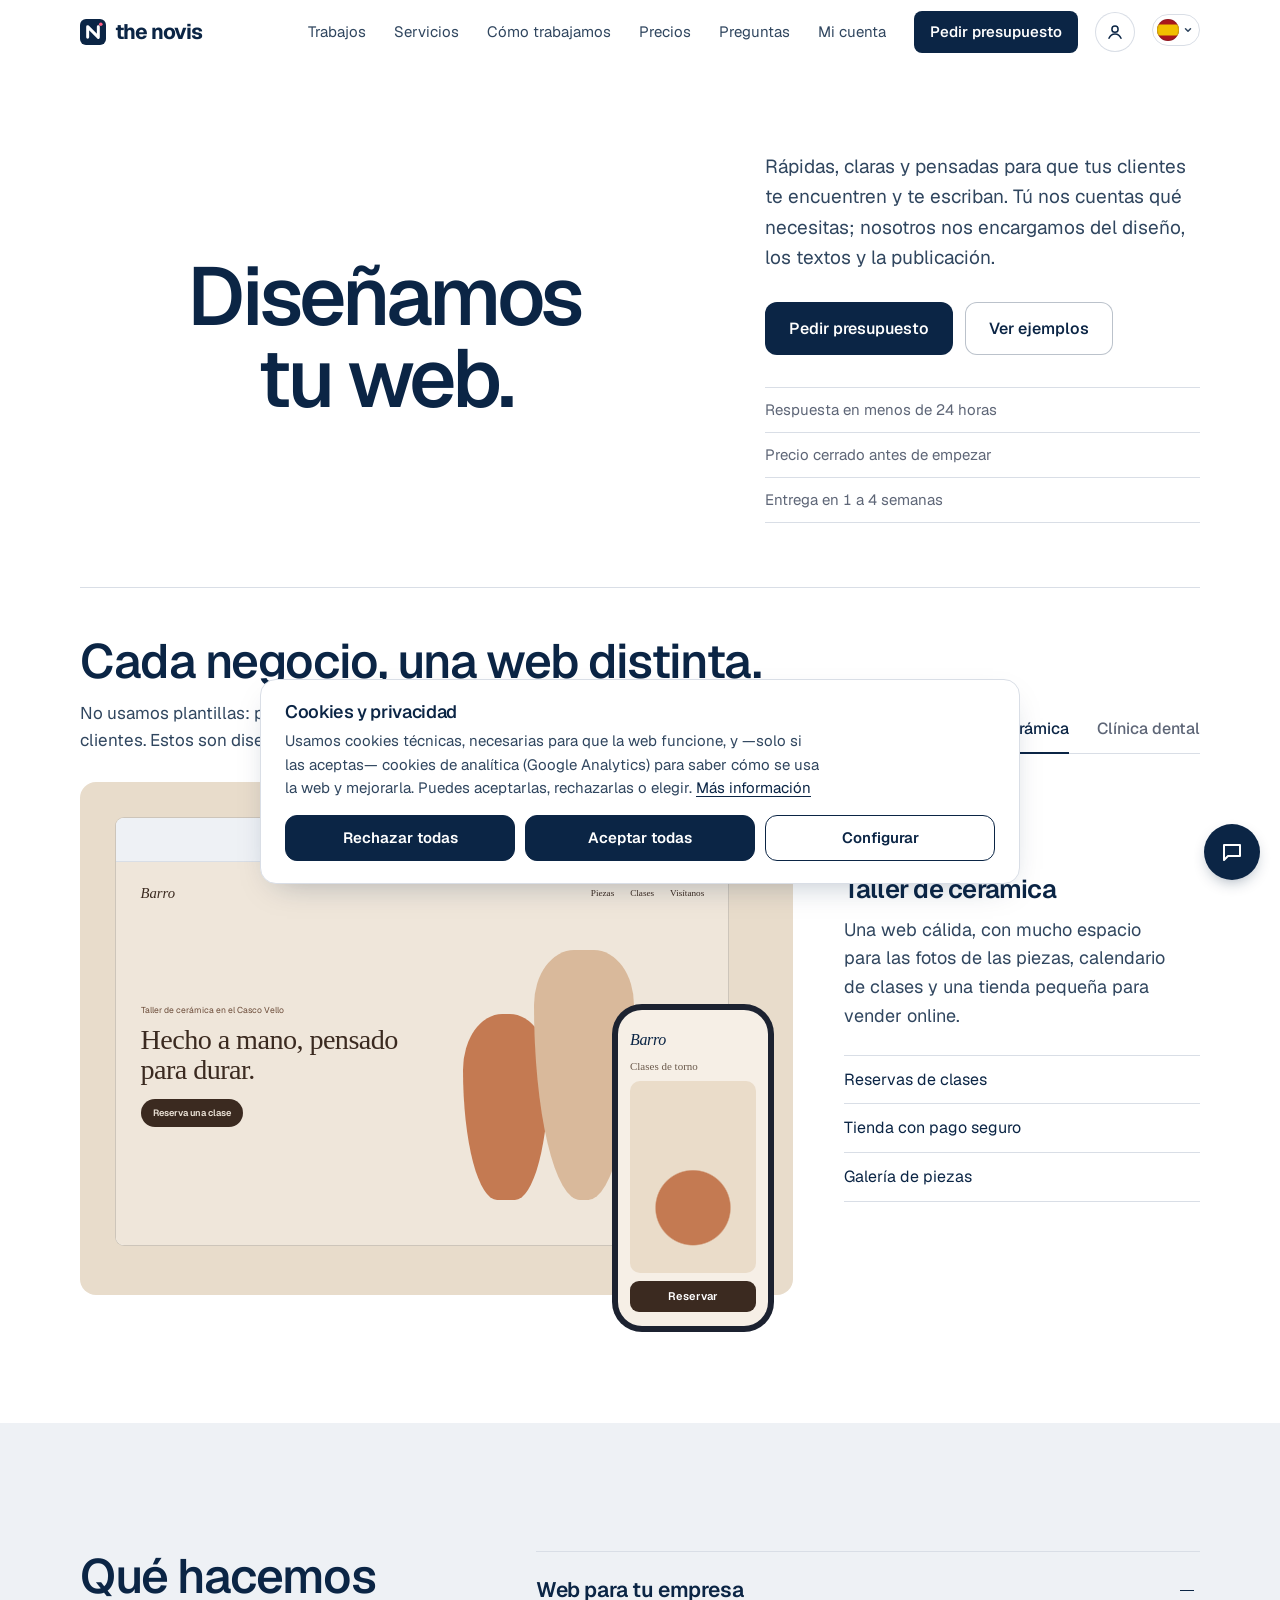
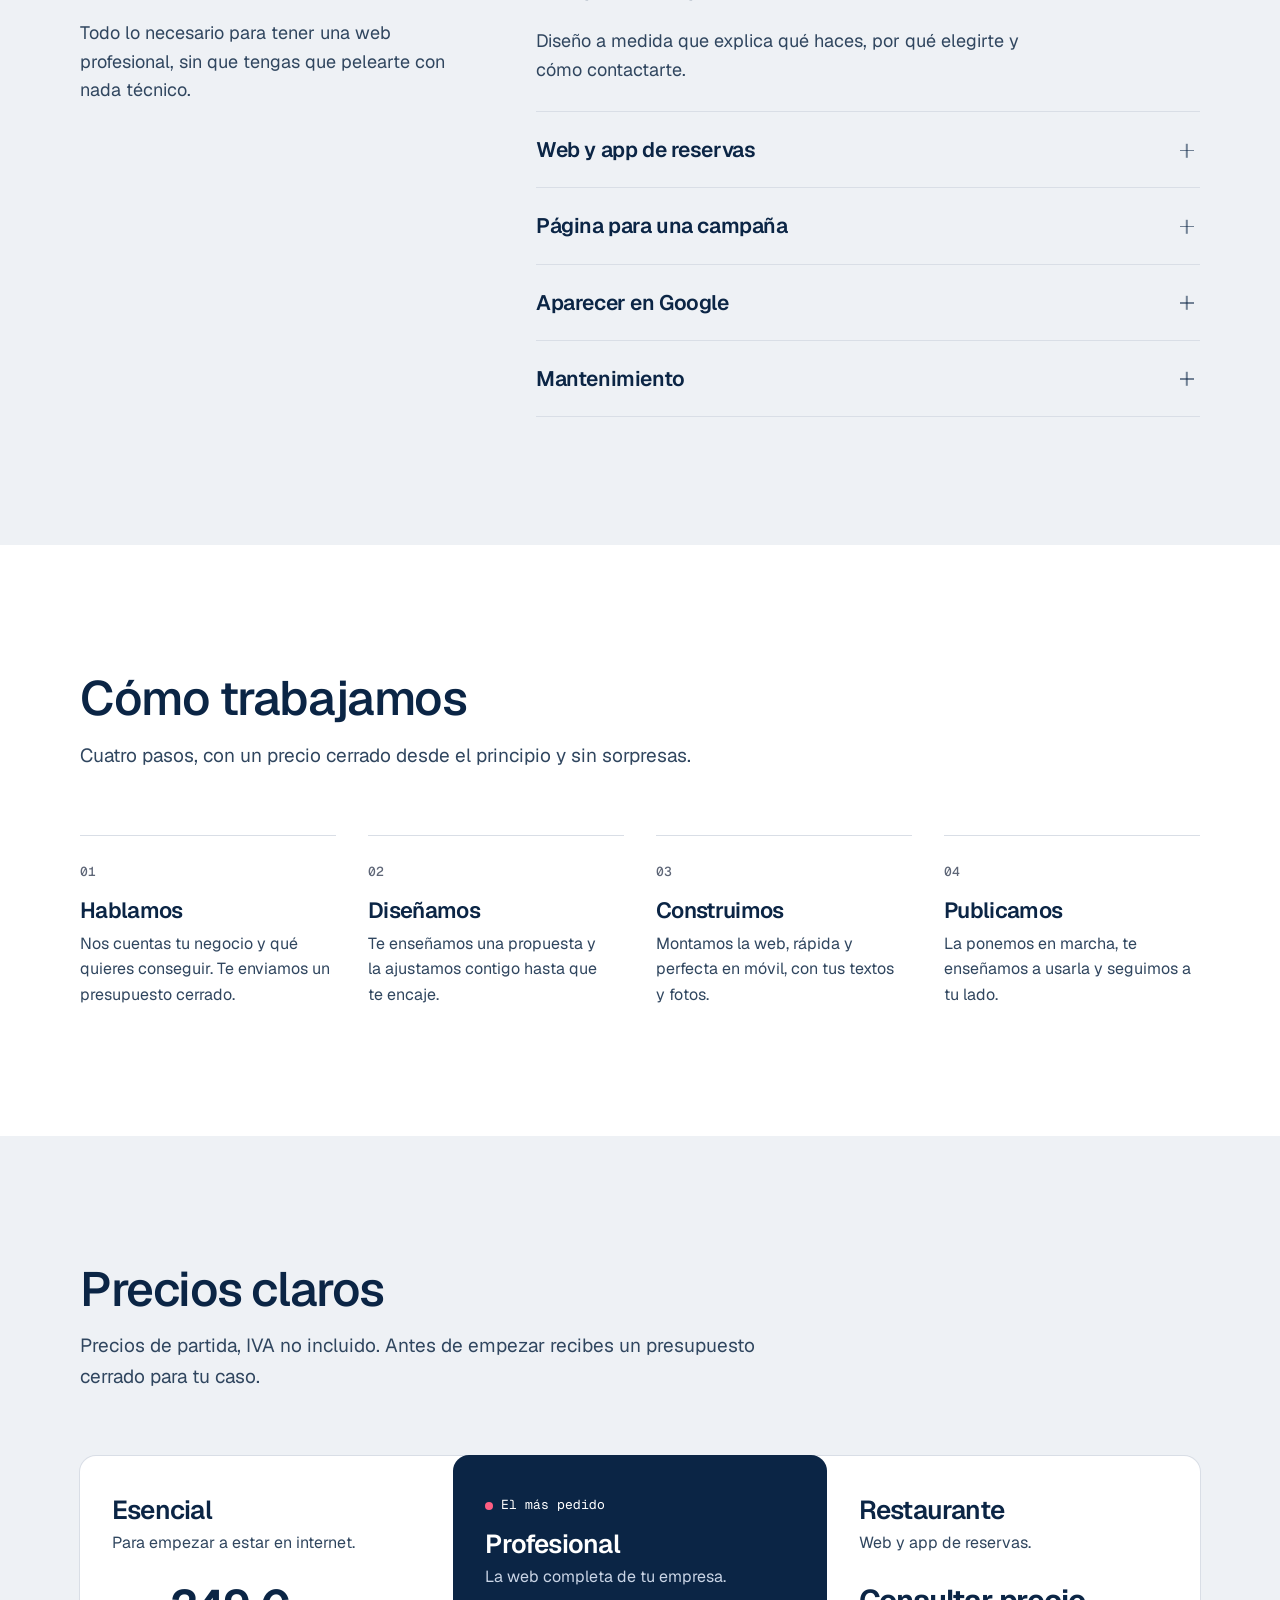
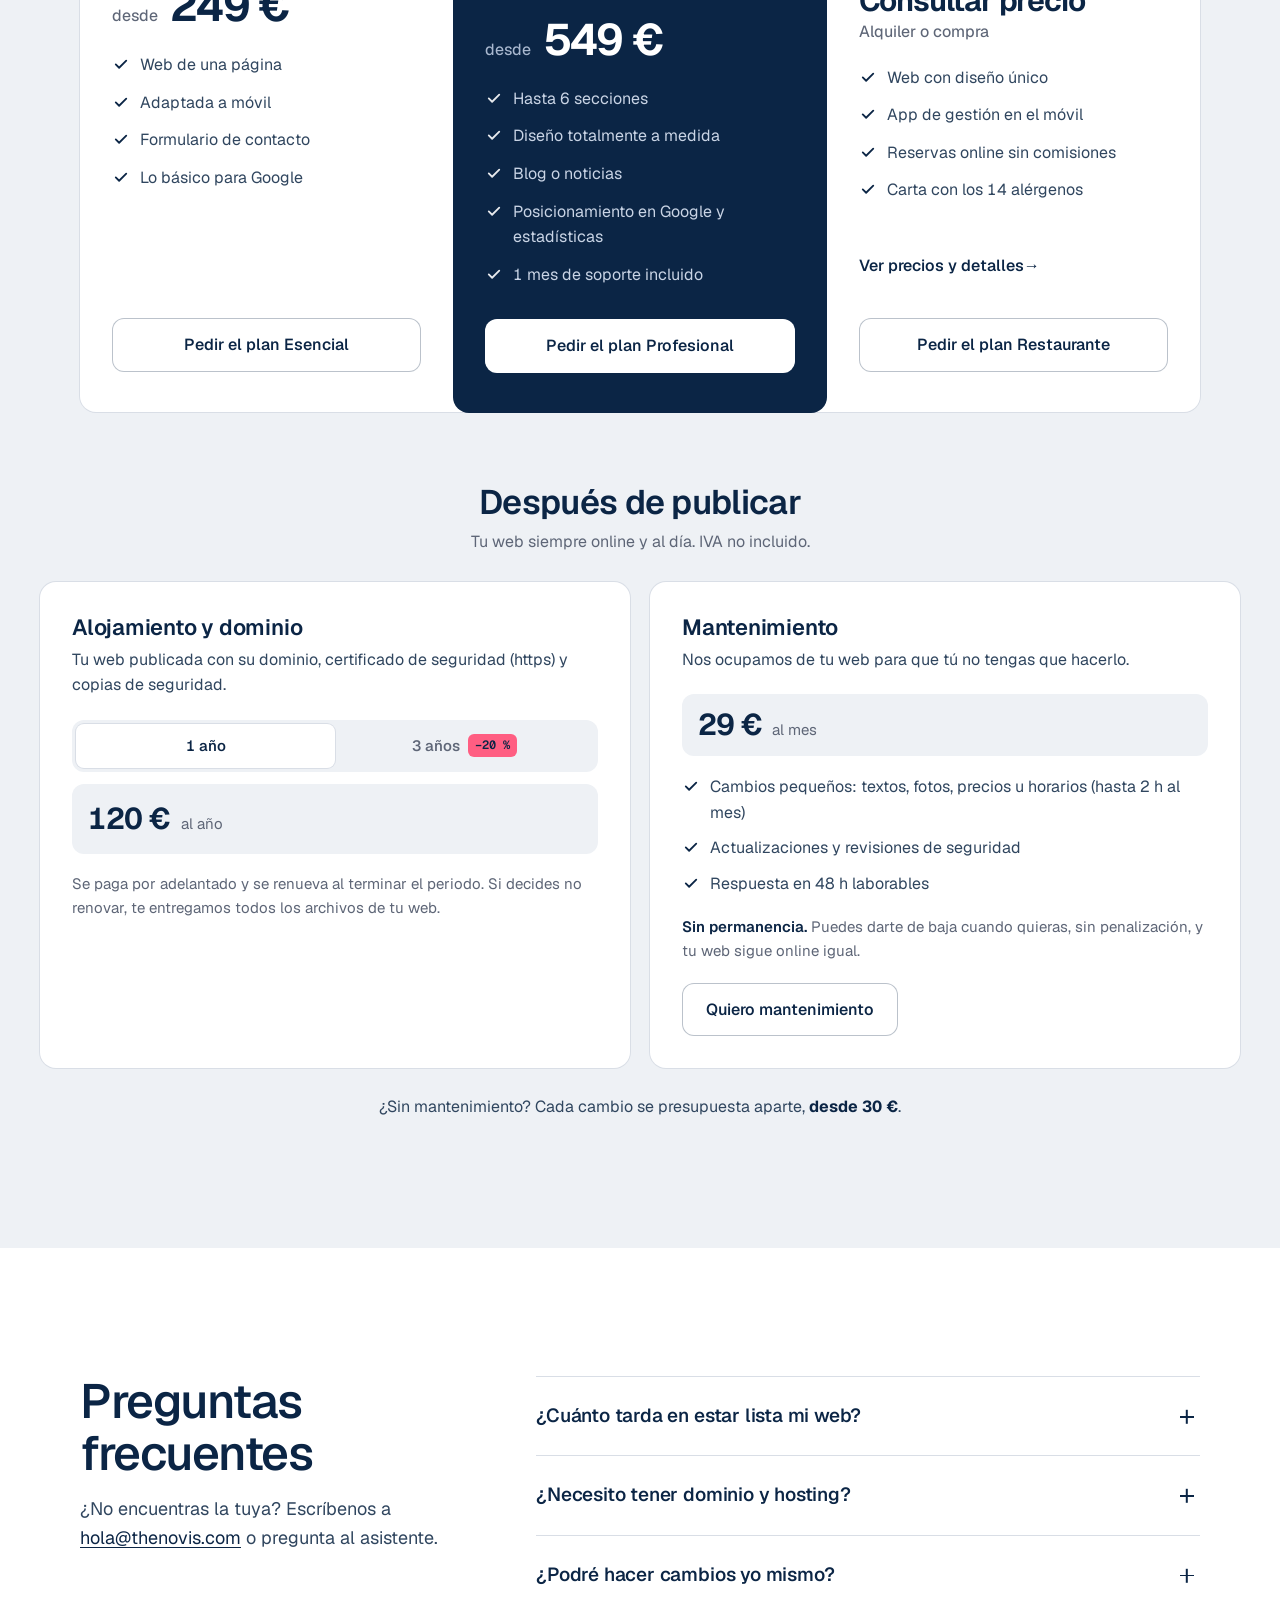
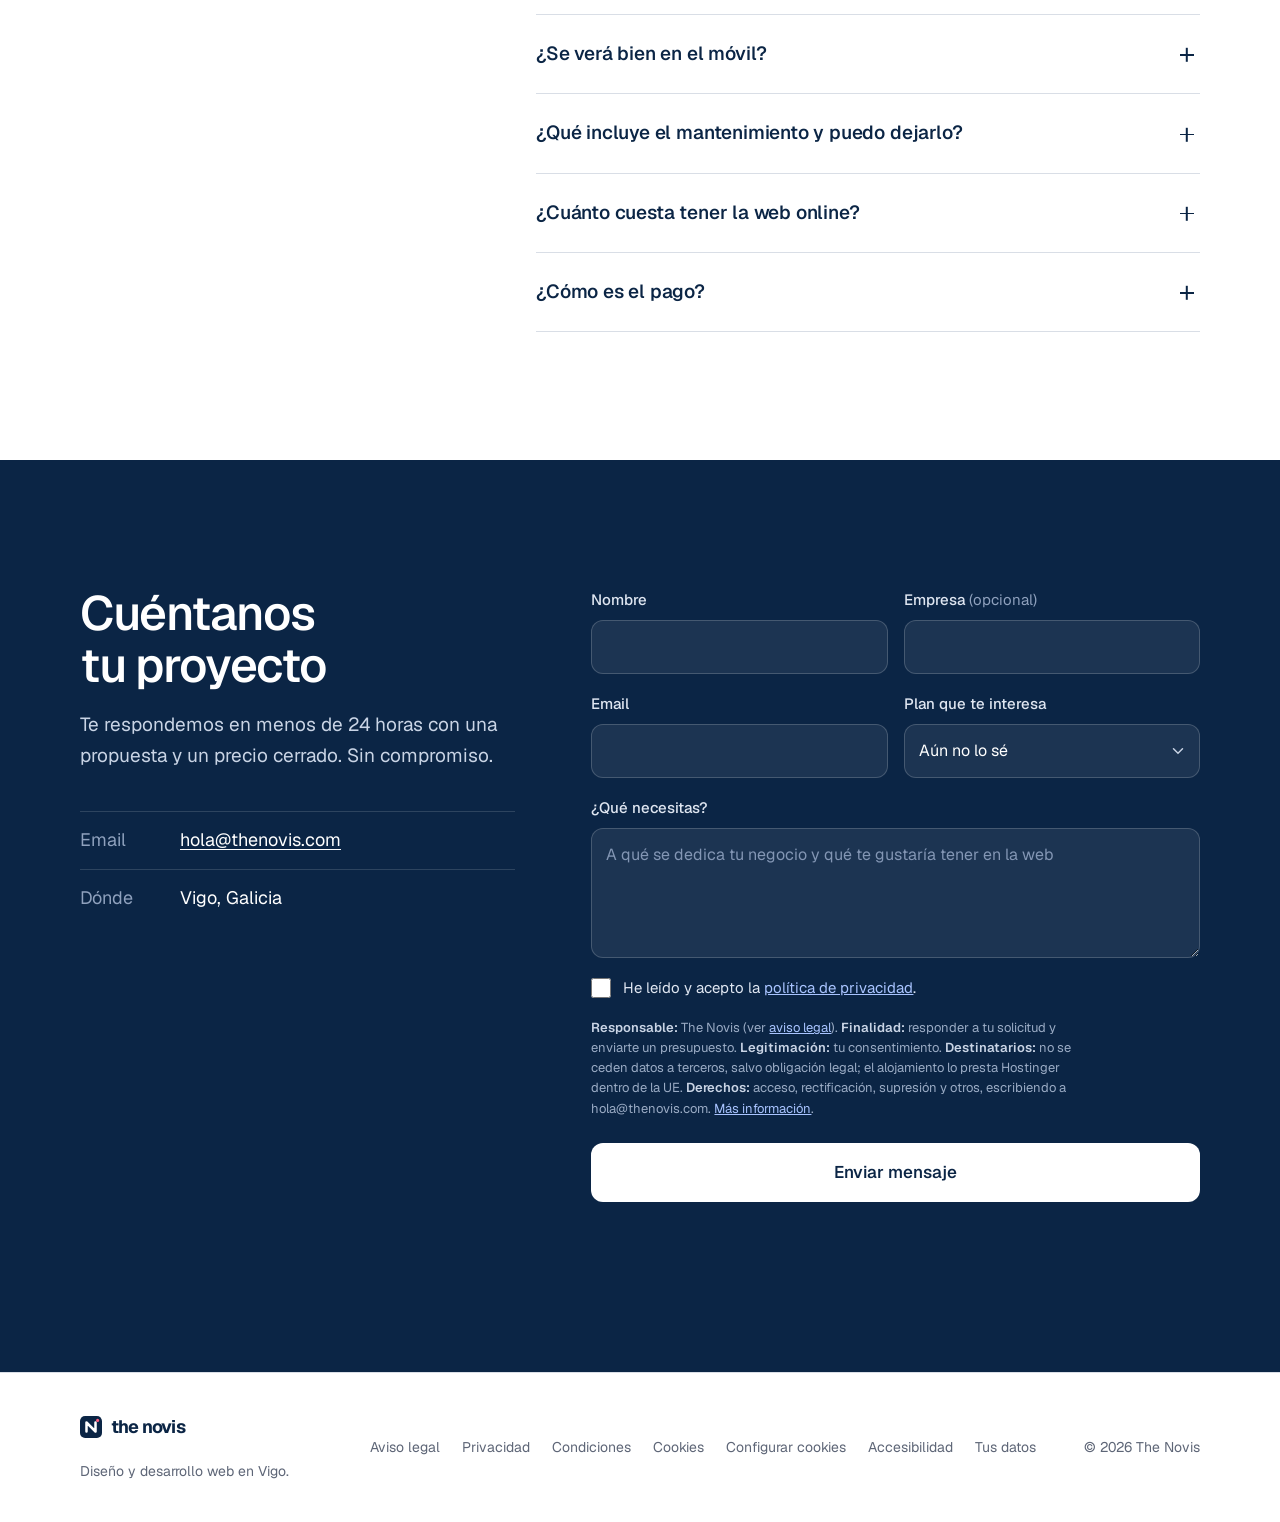
==== index.html @ 893b0eb6 "Logo: texto «the novis» junto al icono Co-Authored-By: Claude Opus 5.5 (1M context) <noreply@anthrop" ====
<!doctype html>
<html lang="es" class="no-js">
<head>
  <meta charset="utf-8">
  <meta name="viewport" content="width=device-width, initial-scale=1">
  <title>The Novis</title>
  <meta name="description" content="Diseño y desarrollo de páginas web para empresas: webs corporativas, restaurantes y landing pages a medida, rápidas y optimizadas para Google. Presupuesto en 24 h.">
  <meta name="theme-color" content="#ffffff">
  <meta property="og:title" content="The Novis">
  <meta property="og:description" content="Diseño de páginas web para empresas, con presupuesto cerrado.">
  <meta property="og:type" content="website">
  <meta property="og:url" content="https://thenovis.com">
  <link rel="canonical" href="https://thenovis.com/">
  <link rel="alternate" hreflang="es" href="https://thenovis.com/">
  <link rel="alternate" hreflang="gl" href="https://thenovis.com/gl/">
  <link rel="alternate" hreflang="x-default" href="https://thenovis.com/">
  <link rel="icon" href="/favicon.ico?v=12" sizes="16x16 32x32 48x48" type="image/x-icon">
  <link rel="icon" href="/favicon.png?v=12" sizes="48x48" type="image/png" />
  <link rel="icon" href="/assets/favicon-192.png?v=12" type="image/png" sizes="192x192">
  <link rel="apple-touch-icon" href="assets/apple-touch-icon.png?v=12">
  <meta property="og:image" content="https://thenovis.com/assets/og-image.png?v=10">
  <meta property="og:image:width" content="1200">
  <meta property="og:image:height" content="630">
  <meta property="og:site_name" content="The Novis">
  <meta property="og:locale" content="es_ES">
  <meta name="twitter:card" content="summary_large_image">
  <meta name="twitter:title" content="The Novis">
  <meta name="twitter:description" content="Diseño de páginas web para empresas, con presupuesto cerrado.">
  <meta name="twitter:image" content="https://thenovis.com/assets/og-image.png?v=10">
  <link rel="preload" href="assets/fonts/geist-latin-wght-normal.woff2" as="font" type="font/woff2" crossorigin>
  <script type="application/ld+json">{"@context": "https://schema.org", "@graph": [{"@type": "ProfessionalService", "@id": "https://thenovis.com/#negocio", "name": "The Novis", "alternateName": ["TheNovis", "Novis", "The Novis diseño web"], "url": "https://thenovis.com/", "logo": "https://thenovis.com/assets/favicon-512.png?v=12", "image": "https://thenovis.com/assets/og-image.png?v=10", "description": "Diseño y desarrollo de páginas web para empresas: webs corporativas, tiendas online, landing pages, SEO y mantenimiento.", "email": "hola@thenovis.com", "priceRange": "€€", "address": {"@type": "PostalAddress", "addressLocality": "Vigo", "addressRegion": "Pontevedra", "addressCountry": "ES"}, "areaServed": [{"@type": "City", "name": "Vigo"}, {"@type": "AdministrativeArea", "name": "Galicia"}, {"@type": "Country", "name": "España"}], "knowsLanguage": ["es", "gl", "en"], "hasOfferCatalog": {"@type": "OfferCatalog", "name": "Planes de diseño web", "itemListElement": [{"@type": "Offer", "name": "Plan Esencial", "price": "249", "priceCurrency": "EUR", "description": "Web de una página adaptada a móvil"}, {"@type": "Offer", "name": "Plan Profesional", "price": "549", "priceCurrency": "EUR", "description": "Web corporativa a medida de hasta 6 secciones"}, {"@type": "Offer", "name": "Plan Restaurante", "price": "29", "priceCurrency": "EUR", "description": "Web y app de reservas para restaurantes: alquiler desde 29 € al mes más alta, o compra por 1.200 €"}, {"@type": "Offer", "name": "Alojamiento y dominio", "price": "120", "priceCurrency": "EUR", "description": "Alojamiento, dominio, https y copias de seguridad (anual; 288 € por 3 años)"}, {"@type": "Offer", "name": "Mantenimiento web", "price": "29", "priceCurrency": "EUR", "description": "Cambios pequeños, actualizaciones y seguridad, mensual y sin permanencia"}]}}, {"@type": "WebSite", "@id": "https://thenovis.com/#web", "url": "https://thenovis.com/", "name": "The Novis", "alternateName": "TheNovis", "inLanguage": "es", "publisher": {"@id": "https://thenovis.com/#negocio"}}, {"@type": "FAQPage", "mainEntity": [{"@type": "Question", "name": "¿Cuánto tarda en estar lista mi web?", "acceptedAnswer": {"@type": "Answer", "text": "Una web sencilla suele estar lista en una semana. Proyectos más grandes, entre dos y cuatro semanas."}}, {"@type": "Question", "name": "¿Necesito tener dominio y hosting?", "acceptedAnswer": {"@type": "Answer", "text": "No te preocupes. Si no lo tienes, te ayudamos a contratarlo y lo dejamos todo configurado."}}, {"@type": "Question", "name": "¿Podré hacer cambios yo mismo?", "acceptedAnswer": {"@type": "Answer", "text": "Sí. Te explicamos cómo hacer los cambios básicos y, si lo prefieres, los hacemos nosotros con el plan de mantenimiento."}}, {"@type": "Question", "name": "¿Se verá bien en el móvil?", "acceptedAnswer": {"@type": "Answer", "text": "Siempre. Todas nuestras webs se diseñan pensando primero en el móvil."}}, {"@type": "Question", "name": "¿Qué incluye el mantenimiento y puedo dejarlo?", "acceptedAnswer": {"@type": "Answer", "text": "Por 29 € al mes hacemos los cambios pequeños que necesites (hasta 2 horas al mes), las actualizaciones y las revisiones de seguridad. No tiene permanencia: te das de baja cuando quieras y tu web sigue online. Sin mantenimiento, cada cambio se presupuesta aparte desde 30 €."}}, {"@type": "Question", "name": "¿Cuánto cuesta tener la web online?", "acceptedAnswer": {"@type": "Answer", "text": "El alojamiento y el dominio cuestan 120 € al año, o 288 € si contratas 3 años (un 20 % menos). Incluye el certificado de seguridad y copias de seguridad."}}, {"@type": "Question", "name": "¿Cómo es el pago?", "acceptedAnswer": {"@type": "Answer", "text": "50% al aprobar el diseño y 50% al publicar la web. Sin sorpresas."}}]}]}</script>
  <link rel="stylesheet" href="css/styles.css?v=31">
</head>
<body>
  <a href="#contenido" class="skip">Saltar al contenido</a>

  <header class="nav" id="nav">
    <div class="nav__inner">
      <a href="#inicio" class="logo" aria-label="The Novis, inicio"><span class="logo__mark"></span>the novis</a>
      <nav class="nav__links" id="menu" aria-label="Principal">
        <a href="#trabajos">Trabajos</a>
        <a href="#servicios">Servicios</a>
        <a href="#proceso">Cómo trabajamos</a>
        <a href="#planes">Precios</a>
        <a href="#faq">Preguntas</a>
        <a href="/pagos/">Mi cuenta</a>
        <a href="#contacto" class="btn btn--small">Pedir presupuesto</a>
      </nav>
      <a class="acct" href="/pagos/" aria-label="Mi cuenta" title="Mi cuenta"><svg viewBox="0 0 24 24" aria-hidden="true"><circle cx="12" cy="8.6" r="3.7"/><path d="M4.8 19.6c1.4-3.4 4.1-5.1 7.2-5.1s5.8 1.7 7.2 5.1"/></svg><span class="acct__ini" aria-hidden="true"></span></a>
      <div class="lang">
        <button type="button" class="lang__btn" aria-haspopup="true" aria-expanded="false" aria-controls="langMenu" aria-label="Idioma: castellano"><span class="flag" aria-hidden="true"><svg viewBox="0 0 20 20" preserveAspectRatio="none"><rect width="20" height="20" fill="#AA151B"/><rect y="5" width="20" height="10" fill="#F1BF00"/></svg></span><svg viewBox="0 0 12 12" aria-hidden="true"><path d="M3 4.5l3 3 3-3"/></svg></button>
        <ul class="lang__menu" id="langMenu" hidden>
          <li><a href="/" hreflang="es" lang="es" aria-current="true"><span class="flag" aria-hidden="true"><svg viewBox="0 0 20 20" preserveAspectRatio="none"><rect width="20" height="20" fill="#AA151B"/><rect y="5" width="20" height="10" fill="#F1BF00"/></svg></span>Castellano</a></li>
          <li><a href="/gl/" hreflang="gl" lang="gl"><span class="flag" aria-hidden="true"><svg viewBox="0 0 20 20" preserveAspectRatio="none"><rect width="20" height="20" fill="#fff"/><polygon points="0,0 5.5,0 20,14.5 20,20 14.5,20 0,5.5" fill="#0098D8"/></svg></span>Galego</a></li>
        </ul>
      </div>
      <button class="nav__toggle" id="navToggle" aria-label="Abrir menú" aria-expanded="false" aria-controls="menu">
        <span></span><span></span>
      </button>
    </div>
  </header>

  <main id="contenido" tabindex="-1">

    <!-- Portada -->
    <section class="hero" id="inicio">
      <h1 class="hero__title">Diseñamos tu web.</h1>
      <div class="hero__side">
        <p class="hero__sub">Rápidas, claras y pensadas para que tus clientes te encuentren y te escriban. Tú nos cuentas qué necesitas; nosotros nos encargamos del diseño, los textos y la publicación.</p>
        <div class="hero__cta">
          <a href="#contacto" class="btn">Pedir presupuesto</a>
          <a href="#trabajos" class="btn btn--ghost">Ver ejemplos</a>
        </div>
        <ul class="hero__facts">
          <li>Respuesta en menos de 24&nbsp;horas</li>
          <li>Precio cerrado antes de empezar</li>
          <li>Entrega en 1 a 4 semanas</li>
        </ul>
      </div>
    </section>

    <!-- Ejemplos -->
    <section class="work" id="trabajos" aria-labelledby="trabajos-titulo">
      <div class="work__head">
        <div>
          <h2 id="trabajos-titulo">Cada negocio, una web distinta.</h2>
          <p>No usamos plantillas: partimos de cómo trabajas y de lo que buscan tus clientes. Estos son diseños de ejemplo para tres tipos de negocio.</p>
        </div>
        <div class="work__controls">
        <div class="work__tabs" role="tablist" aria-label="Elige un ejemplo">
          <button type="button" role="tab" id="tab-porto" aria-controls="panel-porto" aria-selected="true">Restaurante</button>
          <button type="button" role="tab" id="tab-barro" aria-controls="panel-barro" aria-selected="false" tabindex="-1">Cerámica</button>
          <button type="button" role="tab" id="tab-alameda" aria-controls="panel-alameda" aria-selected="false" tabindex="-1">Clínica dental</button>
        </div>
        </div>
      </div>

      <!-- Ejemplo 1: restaurante (enlaza a la web de ejemplo) -->
      <div class="work__panel" role="tabpanel" id="panel-porto" aria-labelledby="tab-porto" tabindex="0">
        <a class="stage stage--porto stage--link" href="https://aquamarine-deer-693520.hostingersite.com/" target="_blank" rel="noopener" tabindex="-1" aria-hidden="true" data-live="Ver en vivo ↗">
          <div class="browser">
            <div class="browser__bar"><span class="browser__url">tabernaoporto.gal</span></div>
            <div class="browser__screen">
              <div class="site site--porto">
                <div class="s-nav"><b>Taberna O Porto</b><span>Carta</span><span>Reservas</span></div>
                <div class="s-hero">
                  <h3>Cociña de mercado, a dous pasos do porto.</h3>
                  <ul class="s-menu">
                    <li><span>Pulpo á feira</span><span>16 €</span></li>
                    <li><span>Zamburiñas á prancha</span><span>14 €</span></li>
                    <li><span>Empanada de berberechos</span><span>9 €</span></li>
                  </ul>
                </div>
              </div>
            </div>
          </div>
          <div class="phone phone--porto"><b>O Porto</b><span>Carta de hoxe</span><i></i><em>Reservar mesa</em></div>
        </a>
        <div class="work__info">
          <h3>Restaurante</h3>
          <p>La carta siempre al día, fácil de leer en el móvil, en gallego y castellano, y reservas sin tener que llamar.</p>
          <ul class="work__list"><li>Carta editable por el propio local</li><li>Reservas de mesa</li><li>Web bilingüe</li></ul>
          <a class="work__live" href="https://aquamarine-deer-693520.hostingersite.com/" target="_blank" rel="noopener">Ver la web de ejemplo<span class="sr"> (se abre en otra pestaña)</span><svg viewBox="0 0 24 24" aria-hidden="true"><path d="M8 16L16 8M9 8h7v7"/></svg></a>
        </div>
      </div>

      <!-- Ejemplo 2: taller de cerámica -->
      <div class="work__panel" role="tabpanel" id="panel-barro" aria-labelledby="tab-barro" tabindex="0" hidden>
        <div class="stage stage--barro" aria-hidden="true">
          <div class="browser">
            <div class="browser__bar"><span class="browser__url">barrotaller.es</span></div>
            <div class="browser__screen">
              <div class="site site--barro">
                <div class="s-nav"><b>Barro</b><span>Piezas</span><span>Clases</span><span>Visítanos</span></div>
                <div class="s-hero">
                  <div>
                    <p class="s-kicker">Taller de cerámica en el Casco Vello</p>
                    <h3>Hecho a mano, pensado para durar.</h3>
                    <span class="s-btn">Reserva una clase</span>
                  </div>
                  <div class="s-pots"><i></i><i></i><i></i></div>
                </div>
              </div>
            </div>
          </div>
          <div class="phone phone--barro"><b>Barro</b><span>Clases de torno</span><i></i><em>Reservar</em></div>
        </div>
        <div class="work__info">
          <h3>Taller de cerámica</h3>
          <p>Una web cálida, con mucho espacio para las fotos de las piezas, calendario de clases y una tienda pequeña para vender online.</p>
          <ul class="work__list"><li>Reservas de clases</li><li>Tienda con pago seguro</li><li>Galería de piezas</li></ul>
        </div>
      </div>

      <!-- Ejemplo 3: clínica dental -->
      <div class="work__panel" role="tabpanel" id="panel-alameda" aria-labelledby="tab-alameda" tabindex="0" hidden>
        <div class="stage stage--alameda" aria-hidden="true">
          <div class="browser">
            <div class="browser__bar"><span class="browser__url">clinicaalameda.es</span></div>
            <div class="browser__screen">
              <div class="site site--alameda">
                <div class="s-nav"><b>Clínica Alameda</b><span>Tratamientos</span><span>Equipo</span><span class="s-pill">Pedir cita</span></div>
                <div class="s-hero">
                  <div>
                    <h3>Tu sonrisa, en buenas manos desde 1998.</h3>
                    <p>Odontología general, ortodoncia invisible e implantes en el centro de Vigo.</p>
                    <div class="s-row"><span class="s-btn">Pedir cita online</span><span class="s-tel">986 000 000</span></div>
                  </div>
                  <div class="s-card"><b>Próxima cita disponible</b><span>Martes, 10:30</span><i></i><i></i><i></i></div>
                </div>
              </div>
            </div>
          </div>
          <div class="phone phone--alameda"><b>Clínica Alameda</b><span>Pide tu cita</span><i></i><em>Llamar</em></div>
        </div>
        <div class="work__info">
          <h3>Clínica dental</h3>
          <p>Transmitir confianza en pocos segundos: tratamientos explicados con claridad, el equipo con nombre y cara, y la cita a un toque desde el móvil.</p>
          <ul class="work__list"><li>Cita online y botón de llamada</li><li>Fichas de tratamientos</li><li>Opiniones de pacientes</li></ul>
        </div>
      </div>

      <p class="work__swipe" aria-hidden="true">Desliza sobre el ejemplo para ver otro</p>
    </section>

    <!-- Servicios -->
    <section class="section section--mist" id="servicios">
      <div class="split">
        <div class="split__aside">
          <h2>Qué hacemos</h2>
          <p>Todo lo necesario para tener una web profesional, sin que tengas que pelearte con nada técnico.</p>
        </div>
        <div class="services">
          <details name="servicios" open><summary>Web para tu empresa</summary><div class="services__body"><p>Diseño a medida que explica qué haces, por qué elegirte y cómo contactarte.</p></div></details>
          <details name="servicios"><summary>Web y app de reservas</summary><div class="services__body"><p>Para restaurantes: reservas online sin comisiones, carta digital con alérgenos y una app para gestionarlo desde el móvil.</p></div></details>
          <details name="servicios"><summary>Página para una campaña</summary><div class="services__body"><p>Una sola página centrada en un objetivo: reservas, inscripciones o presupuestos.</p></div></details>
          <details name="servicios"><summary>Aparecer en Google</summary><div class="services__body"><p>Textos, velocidad y ficha de Google preparados para que te encuentren en tu zona.</p></div></details>
          <details name="servicios"><summary>Mantenimiento</summary><div class="services__body"><p>Copias de seguridad, actualizaciones y los cambios que necesites, sin preocuparte.</p></div></details>
        </div>
      </div>
    </section>

    <!-- Proceso -->
    <section class="section" id="proceso">
      <div class="section__head">
        <h2>Cómo trabajamos</h2>
        <p>Cuatro pasos, con un precio cerrado desde el principio y sin sorpresas.</p>
      </div>
      <ol class="steps">
        <li class="step"><span class="step__n">1</span><h3>Hablamos</h3><p>Nos cuentas tu negocio y qué quieres conseguir. Te enviamos un presupuesto cerrado.</p></li>
        <li class="step"><span class="step__n">2</span><h3>Diseñamos</h3><p>Te enseñamos una propuesta y la ajustamos contigo hasta que te encaje.</p></li>
        <li class="step"><span class="step__n">3</span><h3>Construimos</h3><p>Montamos la web, rápida y perfecta en móvil, con tus textos y fotos.</p></li>
        <li class="step"><span class="step__n">4</span><h3>Publicamos</h3><p>La ponemos en marcha, te enseñamos a usarla y seguimos a tu lado.</p></li>
      </ol>
    </section>

    <!-- Precios -->
    <section class="section section--mist" id="planes">
      <div class="section__head">
        <h2>Precios claros</h2>
        <p>Precios de partida, IVA no incluido. Antes de empezar recibes un presupuesto cerrado para tu caso.</p>
      </div>
      <div class="plans">
        <article class="plan">
          <h3>Esencial</h3>
          <p class="plan__desc">Para empezar a estar en internet.</p>
          <p class="plan__price"><span>desde</span> 249 €</p>
          <ul>
            <li>Web de una página</li>
            <li>Adaptada a móvil</li>
            <li>Formulario de contacto</li>
            <li>Lo básico para Google</li>
          </ul>
          <a href="#contacto" class="btn btn--ghost" data-plan="Esencial">Pedir el plan Esencial</a>
        </article>
        <article class="plan plan--featured">
          <p class="plan__tag">El más pedido</p>
          <h3>Profesional</h3>
          <p class="plan__desc">La web completa de tu empresa.</p>
          <p class="plan__price"><span>desde</span> 549 €</p>
          <ul>
            <li>Hasta 6 secciones</li>
            <li>Diseño totalmente a medida</li>
            <li>Blog o noticias</li>
            <li>Posicionamiento en Google y estadísticas</li>
            <li>1 mes de soporte incluido</li>
          </ul>
          <a href="#contacto" class="btn btn--light" data-plan="Profesional">Pedir el plan Profesional</a>
        </article>
        <article class="plan">
          <h3>Restaurante</h3>
          <p class="plan__desc">Web y app de reservas.</p>
          <p class="plan__price plan__price--text">Consultar precio<span>Alquiler o compra</span></p>
          <ul>
            <li>Web con diseño único</li>
            <li>App de gestión en el móvil</li>
            <li>Reservas online sin comisiones</li>
            <li>Carta con los 14 alérgenos</li>
          </ul>
          <div class="plan__info"><button type="button" class="plan__more" data-modal="restaurante-info" aria-haspopup="dialog" aria-label="Ver precios y detalles del plan Restaurante">Ver precios y detalles</button></div>
          <a href="#contacto" class="btn btn--ghost" data-plan="Restaurante">Pedir el plan Restaurante</a>
        </article>
      </div>
      <div class="plans__dots" id="planDots" role="group" aria-label="Elegir plan"></div>

      <div class="extras">
        <div class="extras__head">
          <h3>Después de publicar</h3>
          <p>Tu web siempre online y al día. IVA no incluido.</p>
        </div>
        <article class="extra">
          <h4>Alojamiento y dominio</h4>
          <p class="extra__desc">Tu web publicada con su dominio, certificado de seguridad (https) y copias de seguridad.</p>
          <fieldset class="seg">
            <legend class="sr">Duración del alojamiento</legend>
            <label><input type="radio" name="aloj" value="1" checked> 1 año</label>
            <label><input type="radio" name="aloj" value="3"> 3 años <span class="seg__save">−20 %</span></label>
            <span class="seg__thumb" aria-hidden="true"></span>
          </fieldset>
          <p class="extra__opt extra__opt--host" aria-live="polite">
            <span class="roll extra__price"><span>120 €</span><span>288 €</span></span>
            <span class="roll extra__per"><span>al año</span><span>por 3 años</span></span>
          </p>
          <p class="extra__ahorro"><span>Sale a <strong>96 € al año</strong>: te ahorras 72 € frente a renovar cada año.</span></p>
          <p class="extra__note">Se paga por adelantado y se renueva al terminar el periodo. Si decides no renovar, te entregamos todos los archivos de tu web.</p>
        </article>
        <article class="extra">
          <h4>Mantenimiento</h4>
          <p class="extra__desc">Nos ocupamos de tu web para que tú no tengas que hacerlo.</p>
          <div class="extra__opts">
            <p class="extra__opt"><span class="extra__price" data-contar="29">29 €</span> <span class="extra__per">al mes</span></p>
          </div>
          <ul>
            <li>Cambios pequeños: textos, fotos, precios u horarios (hasta 2 h al mes)</li>
            <li>Actualizaciones y revisiones de seguridad</li>
            <li>Respuesta en 48 h laborables</li>
          </ul>
          <p class="extra__note"><strong>Sin permanencia.</strong> Puedes darte de baja cuando quieras, sin penalización, y tu web sigue online igual.</p>
          <a href="#contacto" class="btn btn--ghost" data-plan="Mantenimiento">Quiero mantenimiento</a>
        </article>
        <p class="extras__foot">¿Sin mantenimiento? Cada cambio se presupuesta aparte, <strong>desde 30 €</strong>.</p>
      </div>
    </section>

    <!-- Plan Restaurante: ventana emergente -->
    <dialog class="modal" id="restaurante-info" aria-labelledby="resto-titulo">
      <div class="modal__bar">
        <p class="modal__kicker">Plan Restaurante</p>
        <button type="button" class="modal__x" data-modal-close aria-label="Cerrar"><svg viewBox="0 0 24 24" aria-hidden="true"><path d="M6 6l12 12M18 6L6 18"/></svg></button>
      </div>
      <div class="modal__body">
        <h2 id="resto-titulo">Web y app de reservas para tu restaurante</h2>
        <p class="modal__intro">Una web con un diseño único y una app para gestionarlo todo desde el móvil. Sin comisiones por reserva, sin plataformas intermedias, y los clientes son tuyos.</p>
      <section class="rprice" aria-labelledby="rprice-t">
          <h3 class="rprice__title" id="rprice-t">Precios</h3>
          <p class="rprice__lead">Elige cómo quieres tenerla: <strong>alquilada</strong>, con todo incluido por una cuota al mes, o <strong>comprada</strong>, con un único pago. Precios sin IVA.</p>
          <div class="rprice__grid">
            <article class="rplan">
              <p class="rplan__type">Alquiler</p>
              <h4>Esencial</h4>
              <p class="rplan__desc">Nuestro diseño base con tu logo, colores y fotos.</p>
              <p class="rplan__price">29 €<span>/mes</span></p>
              <dl class="rplan__meta"><div><dt>Alta</dt><dd>390 €</dd></div><div><dt>Pago anual</dt><dd>290 € <em>(2 meses gratis)</em></dd></div><div><dt>Primer año</dt><dd>738 €</dd></div></dl>
              <ul><li>Alojamiento y actualizaciones incluidos</li><li>Cambias la carta tú desde la app</li><li>1 cambio pequeño al mes incluido</li><li>Soporte por mensaje</li></ul>
            </article>
            <article class="rplan rplan--featured">
              <p class="rplan__type">Alquiler<span class="rplan__tag">Recomendado</span></p>
              <h4>Completo</h4>
              <p class="rplan__desc">Un diseño hecho a medida para tu restaurante.</p>
              <p class="rplan__price">49 €<span>/mes</span></p>
              <dl class="rplan__meta"><div><dt>Alta</dt><dd>590 €</dd></div><div><dt>Pago anual</dt><dd>490 € <em>(2 meses gratis)</em></dd></div><div><dt>Primer año</dt><dd>1.178 €</dd></div></dl>
              <ul><li>Alojamiento y actualizaciones incluidos</li><li>Nos mandas la carta y la actualizamos</li><li>Cambios pequeños incluidos</li><li>Soporte prioritario</li></ul>
            </article>
            <article class="rplan">
              <p class="rplan__type">Pago único</p>
              <h4>Compra</h4>
              <p class="rplan__desc">La web es para siempre de tu restaurante.</p>
              <p class="rplan__price">1.200 €</p>
              <dl class="rplan__meta"><div><dt>Mantenimiento</dt><dd>19 €/mes <em>(opcional)</em></dd></div><div><dt>Primer año</dt><dd>1.200 € <em>(1.428 € con mantenimiento)</em></dd></div></dl>
              <ul><li>Diseño base o a medida</li><li>Se instala en tu propio alojamiento</li><li>Cambias la carta tú desde la app</li><li>Actualizaciones y soporte con el mantenimiento</li></ul>
            </article>
          </div>
          <p class="rprice__own"><strong>Siempre son tuyos:</strong> el dominio, los contenidos y los datos de tus clientes, elijas la opción que elijas.</p>
          <details class="rcompare"><summary>Comparar todo en detalle</summary>
            <div class="rcompare__wrap"><table class="rcompare__table">
              <thead><tr><th scope="col"></th><th scope="col">Esencial</th><th scope="col">Completo</th><th scope="col">Compra</th></tr></thead>
              <tbody>
                <tr><th scope="row">Alta</th><td>390 €</td><td>590 €</td><td>1.200 € (pago único)</td></tr>
                <tr><th scope="row">Cuota mensual</th><td>29 €</td><td>49 €</td><td>Opcional: 19 € de mantenimiento</td></tr>
                <tr><th scope="row">Pago anual</th><td>290 € (2 meses gratis)</td><td>490 € (2 meses gratis)</td><td>—</td></tr>
                <tr><th scope="row">Primer año</th><td>738 €</td><td>1.178 €</td><td>1.200 € (1.428 € con mantenimiento)</td></tr>
                <tr><th scope="row">Diseño</th><td>Base, con tu logo, colores y fotos</td><td>A medida</td><td>Base o a medida</td></tr>
                <tr><th scope="row">Alojamiento</th><td>Incluido</td><td>Incluido</td><td>En tu propio alojamiento</td></tr>
                <tr><th scope="row">Código</th><td>Lo mantenemos nosotros</td><td>Lo mantenemos nosotros</td><td>Licencia de uso para tu restaurante</td></tr>
                <tr><th scope="row">Dominio, datos y contenidos</th><td>Tuyos</td><td>Tuyos</td><td>Tuyos</td></tr>
                <tr><th scope="row">Actualizaciones</th><td>Automáticas</td><td>Automáticas</td><td>Solo con mantenimiento</td></tr>
                <tr><th scope="row">Carta</th><td>La cambias tú desde la app</td><td>Nos la mandas y la actualizamos</td><td>La cambias tú desde la app</td></tr>
                <tr><th scope="row">Cambios pequeños</th><td>1 al mes incluido</td><td>Incluidos</td><td>Se presupuestan aparte</td></tr>
                <tr><th scope="row">Soporte</th><td>Por mensaje</td><td>Prioritario</td><td>Según mantenimiento</td></tr>
              </tbody>
    </table></div>
  </details>
          <h3 class="rprice__title rprice__title--sm">Cambios y extras</h3>
          <ul class="rextras">
            <li><p><strong>Cambio pequeño extra</strong><span>Una foto, un texto o un banner</span></p><p class="rextras__price">15 €</p></li>
            <li><p><strong>Pack de 4 cambios pequeños</strong></p><p class="rextras__price">50 €</p></li>
            <li><p><strong>Función nueva o cambio grande</strong></p><p class="rextras__price">Presupuesto cerrado o 30–40 €/h</p></li>
            <li><p><strong>Fotos o diseño a medida</strong></p><p class="rextras__price">150–300 €</p></li>
            <li><p><strong>Complemento Pro</strong><span>Recordatorios, lista de espera, QR por mesa y estadísticas</span></p><p class="rextras__price">Unos 15 €/mes <span class="rextras__soon">Próximamente</span></p></li>
          </ul>
        </section>
        <h3 class="rprice__title rprice__title--inc">Qué incluye</h3>
        <div class="resto">
        <article class="resto__card">
          <h3>Lo que ven tus clientes</h3>
          <ul>
            <li><strong>Portada con personalidad:</strong> el nombre del restaurante en grande, fotos del local y el horario de hoy.</li>
            <li><strong>Reservas online en 3 pasos:</strong> cuántos son, qué día y a qué hora. Solo se muestran las horas con sitio libre, así que nunca se llena de más.</li>
            <li><strong>La carta como un librito:</strong> se hojea pasando páginas, con índice y precios. En el ordenador se abre a doble página.</li>
            <li><strong>Los 14 alérgenos</strong> con iconos de colores junto a cada plato y la explicación de cada uno, como exige la ley.</li>
            <li><strong>Cuenta de cliente:</strong> reservan sin escribir sus datos y pueden ver o cancelar sus reservas ellos mismos.</li>
            <li><strong>Se instala en el móvil</strong> como una app, sin pasar por ninguna tienda.</li>
            <li><strong>Botones directos</strong> para llamar, escribir por WhatsApp, ver cómo llegar y abrir las redes sociales.</li>
          </ul>
        </article>
        <article class="resto__card">
          <h3>Lo que tienes tú</h3>
          <p class="resto__sub">Una app de gestión en el móvil</p>
          <ul>
            <li><strong>Hoy:</strong> las reservas del día separadas en comida y cena. Confirmas, rechazas o llamas con un toque.</li>
            <li><strong>Calendario:</strong> el mes entero con las personas reservadas cada día. Desde ahí cierras festivos o vacaciones.</li>
            <li><strong>Carta:</strong> cambias platos, precios y fotos en segundos. Si se acaba un plato, lo quitas de la web con un interruptor.</li>
            <li><strong>Aviso al momento</strong> de cada reserva nueva, en el móvil y por email.</li>
            <li><strong>Cambias toda la web tú mismo:</strong> textos, fotos, horario, teléfono, redes, aforo y normas de reserva. Sin llamar a nadie.</li>
          </ul>
        </article>
        <article class="resto__card">
          <h3>Tranquilidad legal y seguridad</h3>
          <ul>
            <li><strong>Protección de datos y cookies:</strong> aviso legal, condiciones de uso, privacidad y aviso de cookies incluidos.</li>
            <li><strong>Datos cifrados:</strong> los de los clientes se guardan cifrados y los de cada reserva se borran solos a las 24 horas.</li>
            <li><strong>Preparada para Google:</strong> aparece bien en las búsquedas, con horario y dirección, y lista para Google Analytics.</li>
          </ul>
        </article>
        <article class="resto__card">
          <h3>Por qué esta y no una plataforma de reservas</h3>
          <ul>
            <li><strong>Sin comisiones</strong> por comensal ni cuota por reserva.</li>
            <li><strong>Los clientes y sus datos son tuyos,</strong> no de una plataforma.</li>
            <li><strong>Imagen propia:</strong> no eres una ficha más en un listado junto a tu competencia.</li>
          </ul>
        </article>
      </div>
      <div class="resto__cta">
        <a href="#contacto" class="btn" data-plan="Restaurante">Pedir el plan Restaurante</a>
        <p>Te ayudamos a elegir: cuéntanos cómo es tu restaurante y te confirmamos el precio por escrito, sin compromiso. Precios sin IVA.</p>
      </div>
      </div>
    </dialog>

    <!-- Preguntas -->
    <section class="section" id="faq">
      <div class="split">
        <div class="split__aside">
          <h2>Preguntas frecuentes</h2>
          <p>¿No encuentras la tuya? Escríbenos a <a href="mailto:hola@thenovis.com">hola@thenovis.com</a> o pregunta al asistente.</p>
        </div>
        <div class="faq">
          <details><summary>¿Cuánto tarda en estar lista mi web?</summary><p>Una web sencilla suele estar lista en una semana. Proyectos más grandes, entre dos y cuatro semanas.</p></details>
          <details><summary>¿Necesito tener dominio y hosting?</summary><p>No te preocupes. Si no lo tienes, te ayudamos a contratarlo y lo dejamos todo configurado.</p></details>
          <details><summary>¿Podré hacer cambios yo mismo?</summary><p>Sí. Te explicamos cómo hacer los cambios básicos y, si lo prefieres, los hacemos nosotros con el plan de mantenimiento.</p></details>
          <details><summary>¿Se verá bien en el móvil?</summary><p>Siempre. Todas nuestras webs se diseñan pensando primero en el móvil.</p></details>
          <details><summary>¿Qué incluye el mantenimiento y puedo dejarlo?</summary><p>Por 29 € al mes hacemos los cambios pequeños que necesites (hasta 2 horas al mes), las actualizaciones y las revisiones de seguridad. No tiene permanencia: te das de baja cuando quieras y tu web sigue online. Sin mantenimiento, cada cambio se presupuesta aparte desde 30 €.</p></details>
          <details><summary>¿Cuánto cuesta tener la web online?</summary><p>El alojamiento y el dominio cuestan 120 € al año, o 288 € si contratas 3 años (un 20 % menos). Incluye el certificado de seguridad y copias de seguridad.</p></details>
          <details><summary>¿Cómo es el pago?</summary><p>50% al aprobar el diseño y 50% al publicar la web. Sin sorpresas.</p></details>
        </div>
      </div>
    </section>

    <!-- Contacto -->
    <section class="section section--ink" id="contacto">
      <div class="contact">
        <div class="contact__intro">
          <h2>Cuéntanos tu proyecto</h2>
          <p>Te respondemos en menos de 24 horas con una propuesta y un precio cerrado. Sin compromiso.</p>
          <dl class="contact__info">
            <div><dt>Email</dt><dd><a href="mailto:hola@thenovis.com">hola@thenovis.com</a></dd></div>
            <div><dt>Dónde</dt><dd>Vigo, Galicia</dd></div>
          </dl>
        </div>

        <form class="form" id="contactForm" action="contact.php" method="post" novalidate>
          <p class="plan-chip field--full" id="planChip" role="status" aria-live="polite" hidden></p>
          <div class="field">
            <label for="nombre">Nombre</label>
            <input type="text" id="nombre" name="nombre" required autocomplete="name">
          </div>
          <div class="field">
            <label for="empresa">Empresa <span class="opt">(opcional)</span></label>
            <input type="text" id="empresa" name="empresa" autocomplete="organization">
          </div>
          <div class="field">
            <label for="email">Email</label>
            <input type="email" id="email" name="email" required autocomplete="email">
          </div>
          <div class="field field--plan">
            <label for="plan">Plan que te interesa</label>
            <select id="plan" name="plan">
              <option value="Aún no lo sé">Aún no lo sé</option>
              <option value="Esencial">Esencial</option>
              <option value="Profesional">Profesional</option>
              <option value="Restaurante">Restaurante</option>
              <option value="Mantenimiento">Mantenimiento</option>
            </select>
          </div>
          <div class="field field--full">
            <label for="mensaje">¿Qué necesitas?</label>
            <textarea id="mensaje" name="mensaje" rows="4" required placeholder="A qué se dedica tu negocio y qué te gustaría tener en la web"></textarea>
          </div>
          <input type="hidden" name="idioma" value="es">
          <input type="text" name="web" class="hp" tabindex="-1" autocomplete="off" aria-hidden="true">
          <label class="check field--full">
            <input type="checkbox" name="acepto" value="1" required>
            <span>He leído y acepto la <a href="privacidad.html">política de privacidad</a>.</span>
          </label>
          <p class="legal-info field--full">
            <strong>Responsable:</strong> The Novis (ver <a href="aviso-legal.html">aviso legal</a>).
            <strong>Finalidad:</strong> responder a tu solicitud y enviarte un presupuesto.
            <strong>Legitimación:</strong> tu consentimiento.
            <strong>Destinatarios:</strong> no se ceden datos a terceros, salvo obligación legal; el alojamiento lo presta Hostinger dentro de la UE.
            <strong>Derechos:</strong> acceso, rectificación, supresión y otros, escribiendo a hola@thenovis.com.
            <a href="privacidad.html">Más información</a>.
          </p>
          <button type="submit" class="btn btn--light field--full">Enviar mensaje</button>
          <p class="form__status field--full" id="formStatus" role="status" aria-live="polite"></p>
        </form>
      </div>
    </section>

  </main>

  <footer class="footer">
    <div class="footer__inner">
      <div class="footer__brand">
        <a href="#inicio" class="logo"><span class="logo__mark"></span>the novis</a>
        <p>Diseño y desarrollo web en Vigo.</p>
      </div>
      <nav aria-label="Información legal">
        <a href="aviso-legal.html">Aviso legal</a>
        <a href="privacidad.html">Privacidad</a>
        <a href="condiciones.html">Condiciones</a>
        <a href="cookies.html">Cookies</a>
        <button type="button" class="foot-link" data-cookies>Configurar cookies</button>
        <a href="accesibilidad.html">Accesibilidad</a>
        <a href="datos/">Tus datos</a>
      </nav>
      <p class="footer__copy">© <span id="year">2026</span> The Novis</p>
    </div>
  </footer>

  <script src="js/main.js?v=17" defer></script>
  <script src="js/modal.js?v=1" defer></script>
  <script src="js/chat.js?v=11" defer></script>
  <script src="/js/consent.js?v=3" defer></script>
</body>
</html>
---- css/styles.css ----
/* ==========================================================
   The Novis — hoja de estilos
   ========================================================== */

/* Tipografía alojada en la propia web (sin enviar datos a terceros) */
@font-face {
  font-family: "Geist"; font-style: normal; font-display: swap; font-weight: 100 900;
  src: url("../assets/fonts/geist-latin-ext-wght-normal.woff2") format("woff2");
  unicode-range: U+0100-02BA, U+02BD-02C5, U+02C7-02CC, U+02CE-02D7, U+02DD-02FF, U+0304, U+0308, U+0329, U+1D00-1DBF, U+1E00-1E9F, U+1EF2-1EFF, U+2020, U+20A0-20AB, U+20AD-20C0, U+2113, U+2C60-2C7F, U+A720-A7FF;
}
@font-face {
  font-family: "Geist"; font-style: normal; font-display: swap; font-weight: 100 900;
  src: url("../assets/fonts/geist-latin-wght-normal.woff2") format("woff2");
  unicode-range: U+0000-00FF, U+0131, U+0152-0153, U+02BB-02BC, U+02C6, U+02DA, U+02DC, U+0304, U+0308, U+0329, U+2000-206F, U+20AC, U+2122, U+2191, U+2193, U+2212, U+2215, U+FEFF, U+FFFD;
}
/* Geist Mono: solo para datos y etiquetas (números, dominios, tipos de plan) */
@font-face {
  font-family: "Geist Mono"; font-style: normal; font-display: swap; font-weight: 100 900;
  src: url("../assets/fonts/geist-mono-latin-ext-wght-normal.woff2") format("woff2");
  unicode-range: U+0100-02BA, U+02BD-02C5, U+02C7-02CC, U+02CE-02D7, U+02DD-02FF, U+0304, U+0308, U+0329, U+1D00-1DBF, U+1E00-1E9F, U+1EF2-1EFF, U+2020, U+20A0-20AB, U+20AD-20C0, U+2113, U+2C60-2C7F, U+A720-A7FF;
}
@font-face {
  font-family: "Geist Mono"; font-style: normal; font-display: swap; font-weight: 100 900;
  src: url("../assets/fonts/geist-mono-latin-wght-normal.woff2") format("woff2");
  unicode-range: U+0000-00FF, U+0131, U+0152-0153, U+02BB-02BC, U+02C6, U+02DA, U+02DC, U+0304, U+0308, U+0329, U+2000-206F, U+20AC, U+2122, U+2191, U+2193, U+2212, U+2215, U+FEFF, U+FFFD;
}

:root {
  /* Paleta: seis colores, sacados del logo */
  --paper: #ffffff;        /* Papel: fondo */
  --mist: #eef1f5;         /* Niebla: superficies alternas */
  --line: #d9dee6;         /* Hilo: la única línea de estructura */
  --muted: #5e6677;        /* Pizarra: texto secundario */
  --ink: #0b2545;          /* Atlántico: marca, títulos y acciones */
  --coral: #ff5e82;        /* Coral: el punto del logo, solo como señal */

  /* Derivados del Atlántico (no son colores nuevos) */
  --ink-2: #13315c;        /* hover de acciones */
  --text: var(--ink);
  --body: #30465f;         /* Atlántico al 85 % sobre papel */
  --edge: rgba(11,37,69,.28);
  --blue: var(--ink);      /* alias para las páginas que aún lo usan */
  --blue-hover: var(--ink-2);

  /* Tipografía: dos familias */
  --sans: "Geist", -apple-system, BlinkMacSystemFont, "Helvetica Neue", Arial, sans-serif;
  --mono: "Geist Mono", ui-monospace, "SF Mono", Menlo, monospace;
  --fs-display: clamp(44px, 6.4vw, 84px);
  --fs-h2: clamp(32px, 4vw, 48px);
  --fs-h3: clamp(22px, 2vw, 26px);
  --fs-lead: 19px;
  --fs-sm: 15px;
  --fs-xs: 13px;
  --measure: 54ch;         /* con Geist, unos 75 caracteres por línea como máximo */

  /* Radios: pequeños y constantes */
  --r-sm: 8px;
  --r-md: 12px;
  --r-lg: 16px;
  --max: 1200px;
  --gutter: clamp(20px, 4vw, 40px);
  --ease: cubic-bezier(.22, .61, .36, 1);
  --ease-out: cubic-bezier(.22, 1, .36, 1);   /* aperturas y entradas cortas */
  --t-hover: 180ms;
  --t-ui: 240ms;
}

*, *::before, *::after { box-sizing: border-box; }
html { scroll-behavior: smooth; scroll-padding-top: 72px; -webkit-text-size-adjust: 100%; }
body {
  margin: 0; background: var(--paper); color: var(--body);
  font-family: var(--sans); font-variant-numeric: tabular-nums;
  font-size: 18px; line-height: 1.6; -webkit-font-smoothing: antialiased; overflow-x: hidden;
}
img, svg { display: block; max-width: 100%; }
a { color: inherit; text-decoration: none; }
h1, h2, h3 { margin: 0; color: var(--text); font-weight: 600; letter-spacing: -0.03em; line-height: 1.08; }
h1, h2 { font-weight: 550; text-wrap: balance; }
p { margin: 0; text-wrap: pretty; }
p, li, dd, summary { max-width: var(--measure); }
ul, ol, dl, dd { margin: 0; padding: 0; }

/* ---------- Botones ---------- */
.btn { white-space: nowrap;
  display: inline-flex; align-items: center; justify-content: center; gap: 8px;
  padding: 14px 24px; border-radius: var(--r-md); border: 0;
  background: var(--blue); color: #fff; font: inherit; font-size: 16px; font-weight: 550;
  cursor: pointer; transition: background .2s;
}
.btn:hover { background: var(--blue-hover); }
.btn--small { padding: 9px 16px; font-size: 15px; border-radius: var(--r-sm); }
.btn--ghost { background: transparent; color: var(--text); box-shadow: inset 0 0 0 1px var(--edge); }
.btn--ghost:hover { background: var(--mist); }
.btn--light { background: #fff; color: var(--ink); }
.btn--light:hover { background: var(--mist); }

/* ---------- Navegación ---------- */
.nav { position: fixed; inset: 0 0 auto 0; z-index: 50; border-bottom: 1px solid transparent; transition: border-color .3s; }
.nav::before {
  content: ""; position: absolute; inset: 0; z-index: -1;
  background: rgba(255,255,255,.82);
  backdrop-filter: saturate(180%) blur(18px); -webkit-backdrop-filter: saturate(180%) blur(18px);
}
.nav.is-scrolled { border-color: var(--line); }
.nav.menu-open::before { background: #fff; }
.nav__inner { max-width: var(--max); margin: 0 auto; padding: 0 var(--gutter); height: 64px; display: flex; align-items: center; justify-content: space-between; }
.logo { display: inline-flex; align-items: center; gap: 9px; font-weight: 700; font-size: 21px; letter-spacing: -0.045em; color: var(--text); }
.logo__mark { width: 26px; height: 26px; flex: none; background: url("../assets/logo-mark.svg?v=10") center / contain no-repeat; }
.nav__links { display: flex; align-items: center; gap: 28px; }
.nav__links a:not(.btn) { font-size: 15px; color: var(--body); transition: color .2s; }
.nav__links a:not(.btn):hover { color: var(--text); }
.nav__toggle { display: none; background: none; border: 0; padding: 10px; cursor: pointer; }
.nav__toggle span { display: block; width: 20px; height: 1.5px; background: var(--text); margin: 5px 0; transition: transform .3s var(--ease); }
.nav__toggle[aria-expanded="true"] span:first-child { transform: translateY(3.25px) rotate(45deg); }
.nav__toggle[aria-expanded="true"] span:last-child { transform: translateY(-3.25px) rotate(-45deg); }

/* ---------- Portada ---------- */
.hero {
  max-width: var(--max); margin: 0 auto; padding: 152px var(--gutter) 64px;
  display: grid; grid-template-columns: minmax(0, 7fr) minmax(0, 5fr); gap: clamp(32px, 6vw, 96px); align-items: center;
}
.hero__title { font-size: var(--fs-display); letter-spacing: -0.05em; line-height: 1; color: var(--ink); text-align: center; }
.hero__sub { font-size: var(--fs-lead); line-height: 1.6; }
.hero__cta { display: flex; gap: 12px; margin-top: 28px; flex-wrap: wrap; }
/* Tres compromisos: filas de una ficha, sin iconos */
.hero__facts { list-style: none; margin-top: 32px; border-top: 1px solid var(--line); font-size: var(--fs-sm); color: var(--muted); }
.hero__facts li { padding: 10px 0; border-bottom: 1px solid var(--line); }

/* Navegador con ejemplos */
/* Navegador: un marco de 1 px; la barra solo enseña el dominio, que es el dato útil */
.browser { border-radius: var(--r-sm); overflow: hidden; background: #fff; box-shadow: 0 0 0 1px rgba(11,37,69,.12); }
.browser__bar { display: flex; align-items: center; padding: 9px 14px; background: var(--mist); border-bottom: 1px solid var(--line); }
.browser__url {
  flex: 1; max-width: 300px; margin: 0 auto; text-align: center; font-family: var(--mono); font-size: 12px; color: var(--muted);
  background: #fff; border-radius: 6px; padding: 3px 12px;
}
.browser__screen { position: relative; aspect-ratio: 16 / 10; container-type: inline-size; overflow: hidden; }
.site { position: absolute; inset: 0; padding: 3.2cqw 4cqw; display: flex; flex-direction: column; }
.s-nav { display: flex; align-items: center; gap: 2.6cqw; font-size: 1.5cqw; }
.s-nav b { margin-right: auto; font-size: 2cqw; }
.s-hero { flex: 1; display: grid; grid-template-columns: 1.15fr 1fr; gap: 4cqw; align-items: center; }
.s-hero h3 { font-size: 4.6cqw; line-height: 1.05; letter-spacing: -0.03em; color: inherit; }
.s-hero p { font-size: 1.6cqw; margin-top: 1.6cqw; line-height: 1.5; }
.s-btn { display: inline-block; margin-top: 2.4cqw; font-size: 1.5cqw; padding: 1.1cqw 2cqw; border-radius: 0.8cqw; font-weight: 600; }

/* Ejemplo: taller de cerámica */
.site--barro { background: #efe6da; color: #3b2a20; font-family: Georgia, "Times New Roman", serif; }
.site--barro .s-nav b { font-style: italic; font-weight: 400; font-size: 2.4cqw; }
.site--barro .s-kicker { font-family: "Geist", sans-serif; font-size: 1.4cqw; color: #6b4b38; margin: 0 0 1.4cqw; }
.site--barro h3 { font-weight: 400; letter-spacing: -0.02em; }
.site--barro .s-btn { background: #3b2a20; color: #efe6da; font-family: "Geist", sans-serif; border-radius: 4cqw; }
.s-pots { position: relative; height: 100%; min-height: 24cqw; }
.s-pots i { position: absolute; bottom: 8%; border-radius: 46% 46% 40% 40% / 30% 30% 70% 70%; }
.s-pots i:nth-child(1) { left: 4%; width: 34%; height: 58%; background: #c47a52; }
.s-pots i:nth-child(2) { left: 32%; width: 40%; height: 78%; background: #d9b99b; border-radius: 40% 40% 46% 46% / 22% 22% 78% 78%; }
.s-pots i:nth-child(3) { right: 0; width: 30%; height: 44%; background: #7d5a44; }

/* Ejemplo: clínica dental */
.site--alameda { background: #fff; color: #0f2a2a; }
.site--alameda .s-nav b { color: #0f766e; }
.site--alameda .s-pill { background: #0f766e; color: #fff; padding: .7cqw 1.6cqw; border-radius: 4cqw; }
.site--alameda h3 { color: #0f2a2a; }
.site--alameda .s-row { display: flex; align-items: center; gap: 2cqw; }
.site--alameda .s-btn { background: #0f766e; color: #fff; }
.site--alameda .s-tel { font-size: 1.5cqw; margin-top: 2.4cqw; color: #0f766e; font-weight: 600; }
.s-card { background: #ecf7f5; border-radius: 2cqw; padding: 3cqw; display: grid; gap: 1.2cqw; font-size: 1.5cqw; }
.s-card b { font-size: 1.7cqw; }
.s-card span { font-size: 2.6cqw; font-weight: 600; color: #0f766e; letter-spacing: -0.02em; }
.s-card i { height: 1.2cqw; border-radius: 1cqw; background: #cfe9e5; }
.s-card i:last-child { width: 60%; }

/* Ejemplo: taberna */
.site--porto { background: #12372a; color: #f1e9d2; }
.site--porto .s-nav b { font-size: 2.2cqw; letter-spacing: .02em; }
.site--porto .s-hero { grid-template-columns: 1fr 1fr; }
.site--porto h3 { font-size: 4.2cqw; font-weight: 500; }
.s-menu { list-style: none; display: grid; gap: 2cqw; font-size: 1.7cqw; }
.s-menu li { display: flex; gap: 1cqw; align-items: baseline; }
.s-menu li span:first-child { flex: 1; display: flex; gap: 1cqw; align-items: baseline; }
.s-menu li span:first-child::after { content: ""; flex: 1; border-bottom: 1px dotted rgba(241,233,210,.4); }
.s-menu li span:last-child { color: #e8c37a; font-weight: 600; }

/* ---------- Secciones ---------- */
.section { padding: clamp(80px, 10vw, 128px) var(--gutter); }
.section--mist { background: var(--mist); }
.section--ink { background: var(--ink); color: #c9d4e5; }
.section__head { max-width: var(--max); margin: 0 auto clamp(40px, 5vw, 64px); }
.section__head h2, .split__aside h2, .contact h2 { font-size: var(--fs-h2); color: var(--ink); }
.section__head p { margin-top: 16px; font-size: var(--fs-lead); }
.section--ink h2 { color: #fff; }

/* Ejemplos: va pegado a la portada */
.work { max-width: var(--max); margin: 0 auto; padding: 0 var(--gutter) clamp(80px, 10vw, 128px); }
.work__head {
  display: flex; align-items: flex-end; justify-content: space-between; gap: 24px 48px; flex-wrap: wrap;
  padding-top: 48px; border-top: 1px solid var(--line); margin-bottom: 28px;
}
.work__head h2 { font-size: var(--fs-h2); color: var(--ink); }
.work__head p { margin-top: 12px; max-width: 52ch; font-size: 17px; }
/* Pestañas sobre una línea base. La raya de la pestaña activa
   es a la vez el indicador de selección y la cuenta atrás del cambio automático. */
.work__tabs { display: inline-flex; gap: 28px; border-bottom: 1px solid var(--line); }
.work__tabs [role="tab"] {
  position: relative;
  font: inherit; font-size: 16px; font-weight: 500; color: var(--muted); background: none; border: 0; cursor: pointer;
  padding: 10px 0 12px; white-space: nowrap; transition: color .2s;
}
.work__tabs [role="tab"]:hover { color: var(--ink); }
.work__tabs [role="tab"][aria-selected="true"] { color: var(--ink); }
.work__tabs [role="tab"]::after {
  content: ""; position: absolute; left: 0; right: 0; bottom: -1px; height: 2px;
  background: var(--ink); transform: scaleX(0); transform-origin: left;
}
.work__tabs [role="tab"][aria-selected="true"]::after { transform: scaleX(1); }
.work__tabs.is-auto [role="tab"][aria-selected="true"]::after { transform: scaleX(0); animation: progreso 5s linear forwards; }
.work__tabs.is-auto.is-paused [role="tab"][aria-selected="true"]::after { animation-play-state: paused; }
@keyframes progreso { to { transform: scaleX(1); } }
.work__controls { display: flex; align-items: center; gap: 8px; }

.work__panel { display: grid; grid-template-columns: minmax(0, 8fr) minmax(0, 4fr); gap: clamp(28px, 4vw, 56px); align-items: center; }
.work__panel[hidden] { display: none; }
/* Animación de entrada de cada ejemplo */
.work__panel:not([hidden]) .stage { animation: entrarFondo .7s var(--ease) both; }
.work__panel:not([hidden]) .browser { animation: entrarWeb .75s .05s var(--ease) both; }
.work__panel:not([hidden]) .phone { animation: entrarMovil .85s .2s var(--ease) both; }
.work__panel:not([hidden]) .work__info > * { animation: entrarTexto .6s var(--ease) both; }
.work__panel:not([hidden]) .work__info > :nth-child(2) { animation-delay: .08s; }
.work__panel:not([hidden]) .work__info > :nth-child(3) { animation-delay: .16s; }
@keyframes entrarFondo { from { opacity: 0; transform: scale(.985); } }
@keyframes entrarWeb { from { opacity: 0; transform: translateY(22px) scale(.97); } }
@keyframes entrarMovil { from { opacity: 0; transform: translateY(32px); } }
@keyframes entrarTexto { from { opacity: 0; transform: translateY(12px); } }
.work__panel:focus-visible { outline: 2px solid var(--ink); outline-offset: 6px; border-radius: var(--r-lg); }


.stage { position: relative; border-radius: var(--r-lg); padding: 5% 9% 7% 5%; }
.stage--barro { background: #e8dccb; }
.stage--alameda { background: #dcefeb; }
.stage--porto { background: #12372a; }
.stage--porto .browser { box-shadow: 0 0 0 1px rgba(241,233,210,.22); }
/* Solo el ejemplo con web real es clicable: el contorno marca toda la zona activa */
.stage--link { display: block; color: inherit; text-decoration: none; cursor: pointer; outline: 2px solid transparent; outline-offset: 4px; transition: outline-color .25s var(--ease); }
.stage--link:hover { outline-color: var(--ink); }
.stage--link::after {
  content: attr(data-live); position: absolute; left: 16px; bottom: 16px; z-index: 3;
  padding: 7px 12px; border-radius: 6px; background: #fff; color: var(--ink); font-size: 14px; font-weight: 600;
  opacity: 0; transform: translateY(4px);
  transition: opacity .25s var(--ease), transform .25s var(--ease);
}
.stage--link:hover::after { opacity: 1; transform: none; }
@media (hover: none) { .stage--link::after { opacity: 1; transform: none; } }
.work__live { display: inline-flex; align-items: center; gap: 6px; margin-top: 24px; padding: 12px 20px; border-radius: var(--r-md); background: var(--ink); color: #fff; font-size: 15px; font-weight: 600; text-decoration: none; transition: background .2s, transform .2s var(--ease); }
.work__live:hover { background: var(--ink-2); }
.work__live:active { transform: scale(.97); }
.work__live svg { width: 16px; height: 16px; fill: none; stroke: currentColor; stroke-width: 2.2; stroke-linecap: round; stroke-linejoin: round; }

.phone {
  position: absolute; right: 3.5%; bottom: -6%; width: 21%; aspect-ratio: 9 / 19;
  border-radius: 24px; padding: 20px 12px 14px; background: #fff;
  box-shadow: 0 0 0 6px #1c2230; display: flex; flex-direction: column; gap: 8px;
  font-size: 11px; color: var(--text); line-height: 1.3;
}
.phone b { font-size: 14px; letter-spacing: -0.02em; }
.phone span { color: var(--muted); }
.phone i { flex: 1; border-radius: 10px; background: #eef1f5; }
.phone em { font-style: normal; text-align: center; padding: 8px 4px; border-radius: 9px; color: #fff; font-weight: 600; }
.phone--barro { font-family: Georgia, serif; background: #f6efe6; }
.phone--barro span { color: #6b5a4c; }
.phone--barro b { font-style: italic; font-weight: 400; font-size: 16px; }
.phone--barro i { background: radial-gradient(circle at 50% 66%, #c47a52 0 26%, transparent 27%), #eadcc9; }
.phone--barro em { background: #3b2a20; font-family: "Geist", sans-serif; }
.phone--alameda i { background: linear-gradient(#ecf7f5 0 0) top / 100% 44% no-repeat, linear-gradient(#cfe9e5 0 0) bottom / 70% 10% no-repeat, #fff; box-shadow: inset 0 0 0 1px #e3efed; }
.phone--alameda em { background: #0f766e; }
.phone--porto { background: #1a4636; color: #f1e9d2; }
.phone--porto span { color: #c9bfa4; }
.phone--porto i { background: repeating-linear-gradient(#1a4636 0 12px, rgba(241,233,210,.2) 12px 13px); }
.phone--porto em { background: #e8c37a; color: #12372a; }

.work__info h3 { font-size: var(--fs-h3); color: var(--ink); }
.work__info p { margin-top: 12px; }
/* Funciones del ejemplo: una ficha técnica, una fila por función */
.work__list { list-style: none; margin-top: 24px; border-top: 1px solid var(--line); font-size: 16px; color: var(--text); }
.work__list li { padding: 11px 0; border-bottom: 1px solid var(--line); }

/* Dos columnas: título a un lado, contenido al otro */
.split { max-width: var(--max); margin: 0 auto; display: grid; grid-template-columns: 4fr 7fr; gap: clamp(32px, 6vw, 96px); align-items: start; }
.split__aside { position: sticky; top: 104px; }
.split__aside p { margin-top: 16px; max-width: 24em; }
.split__aside a { color: var(--blue); text-decoration: underline; text-underline-offset: 3px; }

/* Servicios */
/* Servicios: desplegable. Se abre uno cada vez (atributo name) y funciona sin JavaScript.
   La apertura es rápida y pequeña porque se repite muchas veces: 260 ms al abrir, 180 ms al cerrar. */
.services { border-top: 1px solid var(--line); }
.services details { border-bottom: 1px solid var(--line); }
.services summary {
  position: relative; list-style: none; cursor: pointer; max-width: none;
  padding: 24px 48px 24px 0; font-size: 21px; font-weight: 600; color: var(--text); letter-spacing: -0.02em; line-height: 1.3;
}
.services summary::-webkit-details-marker { display: none; }
/* Más que pasa a menos: dice si la fila está abierta */
.services summary::before, .services summary::after {
  content: ""; position: absolute; right: 6px; top: 50%; width: 14px; height: 1.6px; background: var(--ink);
  transition: transform var(--t-ui) var(--ease-out), opacity var(--t-hover) ease;
}
.services summary::after { transform: rotate(90deg); }
.services details[open] summary::after { transform: rotate(0); }
.services details:not([open]) summary::before, .services details:not([open]) summary::after { opacity: .55; }
.services summary:hover::before, .services summary:hover::after { opacity: 1; }
.services__body p { padding: 0 48px 26px 0; max-width: 46ch; color: var(--body); }
/* El texto entra desde donde estaba el título: baja 8 px y aparece */
.services__body { opacity: 0; translate: 0 -8px; transition: opacity var(--t-hover) ease, translate var(--t-ui) var(--ease-out); }
.services details[open] .services__body { opacity: 1; translate: 0 0; transition-delay: 60ms; }
/* La altura se anima solo donde el navegador sabe hacerlo; en los demás se abre al instante */
@supports (interpolate-size: allow-keywords) {
  .services { interpolate-size: allow-keywords; }
  .services details::details-content {
    block-size: 0; overflow: clip;
    transition: block-size 180ms var(--ease-out), content-visibility 180ms allow-discrete;
  }
  .services details[open]::details-content { block-size: auto; transition-duration: 260ms; }
}

/* Proceso: es una secuencia real, por eso va numerado */
.steps { list-style: none; max-width: var(--max); margin: 0 auto; display: grid; grid-template-columns: repeat(4, 1fr); gap: 16px; counter-reset: paso; }
.steps { gap: 32px; }
.step { position: relative; padding-top: 20px; border-top: 1px solid var(--line); transition: border-color .3s; }
.step::before { content: ""; position: absolute; left: 0; top: -1px; width: 0; height: 2px; background: var(--ink); transition: width .4s var(--ease); }
.step__n { font-family: var(--mono); font-size: var(--fs-xs); font-weight: 500; color: var(--muted); }
.step__n::before { content: "0"; }
.step h3 { font-size: 22px; margin: 14px 0 8px; color: var(--ink); }
.step p { font-size: 16px; }
@media (hover: hover) and (pointer: fine) { .step:hover::before { width: 100%; } }

/* Precios */
.plans {
  max-width: var(--max); margin: 0 auto; display: grid; grid-template-columns: repeat(3, 1fr);
  background: var(--paper); border-radius: var(--r-lg); box-shadow: 0 0 0 1px var(--line);
}
.plan { padding: 40px 32px; display: flex; flex-direction: column; }
.plan + .plan { border-left: 1px solid var(--line); }
.plan--featured { background: var(--ink); color: #c9d4e5; border-radius: var(--r-lg); margin: -1px 0; border-left: 0 !important; }
.plan--featured + .plan { border-left: 0; }

.plan__tag { font-family: var(--mono); font-size: var(--fs-xs); color: #fff; display: inline-flex; align-items: center; gap: 8px; margin-bottom: 14px; }
.plan__tag::before { content: ""; width: 8px; height: 8px; border-radius: 50%; background: var(--coral); }
.plan h3 { font-size: 26px; color: var(--ink); }
.plan.plan--featured h3 { color: #fff; }
.plan__desc { margin-top: 6px; font-size: 16px; }
.plan__price { margin: 28px 0 24px; font-size: 44px; font-weight: 650; letter-spacing: -0.04em; color: var(--text); line-height: 1; }
.plan__price span { font-size: 16px; font-weight: 450; letter-spacing: 0; color: var(--muted); margin-right: 4px; }
.plan__price--text { font-size: 30px; line-height: 1.1; }
.plan__price--text span { display: block; margin: 6px 0 0; font-size: 16px; }
.plan__more { margin-top: 14px; text-align: center; font-size: 15px; color: var(--blue); }
.plan__more:hover { text-decoration: underline; text-underline-offset: 3px; }
.plan--featured .plan__price { color: #fff; }
.plan--featured .plan__price span { color: #a9b8cf; }
.plan ul { list-style: none; flex: 1; margin-bottom: 32px; display: grid; gap: 12px; align-content: start; font-size: 16px; }
.plan li { padding-left: 28px; position: relative; }
.plan li::before {
  content: ""; position: absolute; left: 0; top: 3px; width: 18px; height: 18px;
  background: url("data:image/svg+xml,%3Csvg xmlns='http://www.w3.org/2000/svg' viewBox='0 0 24 24'%3E%3Cpath d='M5 12.5l4.5 4.5L19 7.5' fill='none' stroke='%230b2545' stroke-width='2.4' stroke-linecap='round' stroke-linejoin='round'/%3E%3C/svg%3E") center / contain no-repeat;
}
.plan--featured li::before { filter: brightness(0) invert(1); opacity: .9; }

/* Preguntas */
.faq { border-top: 1px solid var(--line); }
.faq details { border-bottom: 1px solid var(--line); }
.faq summary { list-style: none; cursor: pointer; padding: 24px 44px 24px 0; position: relative; font-size: 19px; font-weight: 550; color: var(--text); letter-spacing: -0.01em; }
.faq summary::-webkit-details-marker { display: none; }
.faq summary::before, .faq summary::after { content: ""; position: absolute; right: 6px; top: 50%; width: 14px; height: 1.6px; background: var(--ink); transition: transform .3s var(--ease); }
.faq summary::after { transform: rotate(90deg); }
.faq details[open] summary::after { transform: rotate(0); }
.faq details p { padding: 0 0 24px; }

/* Contacto */
.contact { max-width: var(--max); margin: 0 auto; display: grid; grid-template-columns: 5fr 7fr; gap: clamp(40px, 6vw, 96px); align-items: start; }
.contact__intro > p { margin-top: 18px; font-size: var(--fs-lead); max-width: 40ch; }
.contact__info { margin-top: 40px; }
.contact__info > div { display: flex; gap: 20px; padding: 14px 0; border-top: 1px solid rgba(255,255,255,.14); }
.contact__info dt { width: 80px; color: #8fa1bd; }
.contact__info dd { color: #fff; }
.contact__info a { text-decoration: underline; text-underline-offset: 3px; }

.form { display: grid; grid-template-columns: 1fr 1fr; gap: 18px 16px; }
.field { display: grid; gap: 8px; }
.field--full { grid-column: 1 / -1; }
.field label { font-size: 15px; color: #dfe6f1; font-weight: 500; }
.opt { color: #8fa1bd; font-weight: 400; }
.field input, .field textarea, .field select {
  width: 100%; font: inherit; font-size: 16px; color: #fff; background: rgba(255,255,255,.07);
  border: 1px solid rgba(255,255,255,.18); border-radius: 12px; padding: 13px 14px; outline: none; resize: vertical;
  transition: border-color .2s, background .2s; appearance: none; -webkit-appearance: none;
}
.field textarea::placeholder { color: #8396b4; }
.field select {
  cursor: pointer; padding-right: 40px;
  background-image: url("data:image/svg+xml,%3Csvg xmlns='http://www.w3.org/2000/svg' viewBox='0 0 24 24'%3E%3Cpath d='M6 9l6 6 6-6' fill='none' stroke='%23c9d4e5' stroke-width='2' stroke-linecap='round'/%3E%3C/svg%3E");
  background-repeat: no-repeat; background-position: right 12px center; background-size: 18px;
}
.field select option { color: #111; }
.field input:focus, .field textarea:focus, .field select:focus { border-color: #fff; background: rgba(255,255,255,.1); }
.field.is-invalid input, .field.is-invalid textarea { border-color: #ff8a8a; }
.hp { position: absolute; left: -9999px; opacity: 0; }
.form .btn { margin-top: 6px; padding: 16px; font-size: 17px; }
.form .btn:disabled { opacity: .6; cursor: wait; }
.form__status { min-height: 24px; font-size: 15px; text-align: center; max-width: none; }
.form__status.ok { color: #7ee2a0; }
.form__status.err { color: #ffa3a3; }
.check { display: flex; gap: 12px; align-items: flex-start; font-size: 15px; color: #dfe6f1; cursor: pointer; }
.check input { width: 20px; height: 20px; margin: 2px 0 0; accent-color: var(--coral); flex: none; cursor: pointer; }
.check a, .legal-info a { color: #a9c4ff; text-decoration: underline; }
.check.is-invalid span { color: #ffa3a3; }
.legal-info { font-size: var(--fs-xs); line-height: 1.55; color: #9aabc4; }
.legal-info strong { color: #c9d4e5; font-weight: 600; }

/* Pie */
.footer { background: var(--paper); border-top: 1px solid var(--line); padding: 40px var(--gutter); font-size: 14px; color: var(--muted); }
.footer__inner { max-width: var(--max); margin: 0 auto; display: grid; grid-template-columns: 1fr auto auto; gap: 24px 48px; align-items: center; }
.footer__brand { display: flex; align-items: center; gap: 18px; flex-wrap: wrap; }
.footer .logo { font-size: 18px; }
.footer .logo__mark { width: 22px; height: 22px; }
.footer nav { display: flex; gap: 22px; flex-wrap: wrap; }
.footer nav a:hover { color: var(--text); }

/* ---------- Accesibilidad ---------- */
.sr { position: absolute !important; width: 1px; height: 1px; padding: 0; margin: -1px; overflow: hidden; clip: rect(0 0 0 0); white-space: nowrap; border: 0; }
.skip { position: absolute; left: 12px; top: -60px; z-index: 100; background: var(--ink); color: #fff; padding: 10px 16px; border-radius: 10px; font-weight: 600; transition: top .2s; }
.skip:focus { top: 12px; }
main:focus { outline: none; }
a:focus-visible, button:focus-visible, summary:focus-visible, input:focus-visible, select:focus-visible, textarea:focus-visible {
  outline: 2px solid var(--ink); outline-offset: 3px; border-radius: 6px;
}
.section--ink :focus-visible { outline-color: #fff; }
.btn:focus-visible { border-radius: 12px; }

/* ---------- Asistente virtual ---------- */
.chat { position: fixed; right: 20px; bottom: 20px; z-index: 60; font-size: 15px; }
.chat__fab {
  width: 56px; height: 56px; border-radius: 50%; border: 0; cursor: pointer; margin-left: auto;
  background: var(--ink); color: #fff; box-shadow: 0 6px 16px -6px rgba(11,37,69,.45); display: grid; place-items: center; transition: transform .25s var(--ease);
}
.chat__fab:hover { transform: scale(1.05); }
.chat__fab svg { width: 24px; height: 24px; fill: none; stroke: #fff; stroke-width: 2; stroke-linecap: round; stroke-linejoin: round; grid-area: 1/1; transition: opacity .2s, transform .3s var(--ease); }
.chat__fab .i-close { opacity: 0; transform: rotate(-90deg); }
.chat.is-open .chat__fab .i-open { opacity: 0; transform: rotate(90deg); }
.chat.is-open .chat__fab .i-close { opacity: 1; transform: none; }
.chat__panel {
  position: absolute; right: 0; bottom: 72px; width: 370px; height: min(560px, calc(100vh - 120px));
  background: #fff; border-radius: var(--r-lg); box-shadow: 0 16px 40px -20px rgba(11,37,69,.4), 0 0 0 1px rgba(11,37,69,.1);
  display: flex; flex-direction: column; overflow: hidden;
  opacity: 0; visibility: hidden; transform: translateY(12px); transition: opacity .25s, transform .3s var(--ease), visibility .25s;
}
.chat.is-open .chat__panel { opacity: 1; visibility: visible; transform: none; }
.chat__head { display: flex; align-items: center; gap: 12px; padding: 16px 18px; border-bottom: 1px solid var(--line); }
.chat__head strong { display: block; font-size: 15px; color: var(--text); }
.chat__head small { color: var(--muted); font-size: 12px; }
.chat__avatar { width: 34px; height: 34px; flex: none; background: url("../assets/logo-mark.svg?v=10") center / contain no-repeat; }
.chat__close { margin-left: auto; background: var(--mist); border: 0; width: 30px; height: 30px; border-radius: 50%; font-size: 20px; line-height: 1; color: var(--body); cursor: pointer; }
.chat__body { flex: 1; overflow-y: auto; padding: 18px; display: flex; flex-direction: column; gap: 10px; }
.chat__msg { max-width: 85%; padding: 10px 14px; border-radius: 16px; line-height: 1.45; word-wrap: break-word; }
.chat__msg--bot { background: var(--mist); color: var(--text); border-bottom-left-radius: 5px; align-self: flex-start; }
.chat__msg--user { background: var(--blue); color: #fff; border-bottom-right-radius: 5px; align-self: flex-end; }
.chat__msg a { color: var(--blue); }
.chat__msg--typing { display: flex; gap: 4px; padding: 14px 16px; }
.chat__msg--typing i { width: 7px; height: 7px; border-radius: 50%; background: #a1a8b5; animation: chatDot 1.2s infinite; }
.chat__msg--typing i:nth-child(2) { animation-delay: .15s; }
.chat__msg--typing i:nth-child(3) { animation-delay: .3s; }
@keyframes chatDot { 0%, 60%, 100% { opacity: .3; } 30% { opacity: 1; } }
.chat__chips { display: flex; flex-wrap: wrap; gap: 6px; padding: 0 18px 10px; }
.chat__chips:empty { display: none; }
.chat__chips button { font: inherit; font-size: 13px; color: var(--ink); background: #fff; border: 1px solid var(--line); border-radius: 980px; padding: 6px 12px; cursor: pointer; }
.chat__chips button:hover { background: var(--mist); }
.chat__note { margin: 0; padding: 8px 16px 0; font-size: 11.5px; line-height: 1.4; color: var(--muted); text-align: center; }
.chat__note a { color: var(--blue); text-decoration: underline; }
.chat__form { display: flex; gap: 8px; padding: 12px; border-top: 1px solid var(--line); }
.chat__form input { flex: 1; font: inherit; font-size: 15px; border: 1px solid var(--edge); border-radius: var(--r-md); padding: 10px 14px; outline: none; color: var(--text); }
.chat__form input:focus { border-color: var(--blue); }
.chat__form button { width: 42px; height: 42px; border-radius: 12px; border: 0; background: var(--blue); cursor: pointer; display: grid; place-items: center; flex: none; }
.chat__form button svg { width: 18px; height: 18px; fill: none; stroke: #fff; stroke-width: 2.2; stroke-linecap: round; stroke-linejoin: round; }

/* ---------- Páginas legales ---------- */
.link-back { color: var(--blue); font-size: 15px; font-weight: 500; }
.legal { max-width: 760px; margin: 0 auto; padding: 128px var(--gutter) 96px; }
.legal .eyebrow { color: var(--muted); font-size: 16px; margin-bottom: 10px; }
.legal h1 { font-size: clamp(36px, 6vw, 52px); color: var(--ink); }
.legal__date { color: var(--muted); margin-top: 10px; font-size: 15px; }
.legal section { margin-top: 44px; }
.legal h2 { font-size: 24px; margin-bottom: 14px; color: var(--ink); }
.legal h3 { font-size: 18px; margin: 26px 0 8px; letter-spacing: -0.01em; }
.legal p, .legal li { font-size: 17px; color: var(--body); max-width: 52ch; }
.legal p + p { margin-top: 12px; }
.legal ul { padding-left: 20px; margin: 8px 0 0; }
.legal li { margin: 8px 0; }
.legal a { color: var(--blue); text-decoration: underline; text-underline-offset: 2px; }
.legal__data { display: grid; grid-template-columns: 170px 1fr; margin: 18px 0; background: var(--mist); border-radius: 16px; overflow: hidden; }
.legal__data dt, .legal__data dd { margin: 0; padding: 12px 18px; border-bottom: 1px solid var(--line); font-size: 16px; }
.legal__data dt { color: var(--muted); }
.legal__data dt:nth-last-of-type(1), .legal__data dd:last-child { border-bottom: 0; }
.pend { background: #fff3cd; color: #8a6100; padding: 1px 6px; border-radius: 6px; font-weight: 600; }
.table-wrap { overflow-x: auto; margin: 16px 0; }
.legal table { width: 100%; border-collapse: collapse; font-size: 15px; }
.legal th, .legal td { text-align: left; padding: 10px 12px; border-bottom: 1px solid var(--line); vertical-align: top; }
.legal th { color: var(--muted); font-weight: 600; }
.legal-page .footer__inner { grid-template-columns: 1fr auto auto; }

/* ---------- Responsive ---------- */
@media (max-width: 1020px) {
  .hero { grid-template-columns: 1fr; padding-top: 120px; gap: 24px; }
  .hero__side { max-width: 640px; }
  .work__panel { grid-template-columns: 1fr; }
  .work__info { max-width: 640px; }
  .split, .contact { grid-template-columns: 1fr; }
  .split__aside { position: static; }
  .steps { grid-template-columns: 1fr 1fr; }
  .plans { grid-template-columns: 1fr; }
  .plan + .plan { border-left: 0; border-top: 1px solid var(--line); }
  .plan--featured { margin: 0 -1px; border-top: 0 !important; }
  .plan--featured + .plan { border-top: 0; }
  .footer__inner { grid-template-columns: 1fr; }
}
@media (max-width: 760px) {
  body { font-size: 17px; }
  .nav__toggle { display: block; }
  .nav__links {
    position: fixed; top: 64px; left: 0; right: 0; height: calc(100dvh - 64px);
    flex-direction: column; align-items: stretch; gap: 0; padding: 12px var(--gutter) 32px; background: #fff; overflow-y: auto;
    opacity: 0; visibility: hidden; transform: translateY(-8px); transition: opacity .25s, transform .3s var(--ease), visibility .25s;
  }
  .nav__links.is-open { opacity: 1; visibility: visible; transform: none; }
  .nav__links a:not(.btn) { font-size: 24px; font-weight: 600; color: var(--text); padding: 14px 0; border-bottom: 1px solid var(--line); }
  .nav__links .btn { margin-top: 24px; font-size: 17px; padding: 14px; }
  .hero__sub, .section__head p, .contact__intro > p { font-size: 17px; }
  .form { grid-template-columns: 1fr; }
}
@media (max-width: 560px) {
  .steps { grid-template-columns: 1fr; }
  .hero__cta { flex-direction: column; }
  .hero__cta .btn { width: 100%; }
  .work__head { padding-top: 36px; }
  .work__controls { width: 100%; }
  .work__tabs { flex: 1; justify-content: space-between; gap: 12px; }
  .work__tabs [role="tab"] { font-size: 15px; }
  .stage { padding: 6% 12% 9% 5%; border-radius: var(--r-md); }
  .phone { width: 24%; border-radius: 14px; padding: 10px 6px 7px; gap: 4px; font-size: 7px; box-shadow: 0 0 0 3px #1c2230; }
  .phone b, .phone--barro b { font-size: 9px; }
  .phone i { border-radius: 5px; }
  .phone em { padding: 4px 2px; border-radius: 5px; }
  .chat { right: 14px; bottom: 14px; }
  .chat__panel { position: fixed; inset: auto 10px 82px 10px; width: auto; height: min(70vh, 560px); }
  .legal__data { grid-template-columns: 1fr; }
  .legal__data dt { border-bottom: 0; padding-bottom: 0; font-size: 13px; }
}

@media (prefers-reduced-motion: reduce) {
  html { scroll-behavior: auto; }
  *, *::before, *::after { transition-duration: .01ms !important; animation-duration: .01ms !important; }
}

/* Alineación: todos los bloques empiezan en la misma línea que el menú y la portada */
.section__head, .split, .steps, .plans, .extras, .contact, .footer__inner { max-width: calc(var(--max) - 2 * var(--gutter)); }


/* ==========================================================
   Dinamismo
   ========================================================== */

/* Entrada de la portada al cargar */
.anim-on .hero__title { animation: subir .9s var(--ease) both; }
.anim-on .hero__side > * { animation: subir .8s var(--ease) both; }
.anim-on .hero__side > :nth-child(1) { animation-delay: .15s; }
.anim-on .hero__side > :nth-child(2) { animation-delay: .25s; }
.anim-on .hero__side > :nth-child(3) { animation-delay: .35s; }
.anim-on .work__head { animation: subir .9s .3s var(--ease) both; }
@keyframes subir { from { opacity: 0; transform: translateY(28px); } }

/* Aparición al hacer scroll (solo si el JavaScript está activo).
   Al terminar, el script quita data-anim para que los efectos de ratón y de selección funcionen sin interferencias. */
.anim-on [data-anim]:not(.is-in) { opacity: 0; }
.anim-on [data-anim].is-in { animation: revelar .8s var(--ease) backwards; animation-delay: calc(var(--i, 0) * 90ms); }
@keyframes revelar { from { opacity: 0; translate: 0 32px; } }

/* Planes: al pasar el ratón y al elegir uno */
.plan { position: relative; transition: transform .45s var(--ease), box-shadow .45s var(--ease); }
.plan .btn { transition: background .2s, transform .2s var(--ease); }
.plan .btn:active { transform: scale(.97); }
.plan.is-chosen { z-index: 2; }
.plan:not(.plan--featured).is-chosen { box-shadow: 0 0 0 2px var(--ink); border-radius: var(--r-lg); }
.plan--featured.is-chosen { box-shadow: 0 0 0 3px var(--coral); }
.plan__elegido {
  position: absolute; top: 16px; right: 16px; display: inline-flex; align-items: center; gap: 6px;
  font-size: 13px; font-weight: 600; color: #fff; background: var(--ink); padding: 4px 10px; border-radius: 6px;
  animation: sello .5s var(--ease) both;
}
.plan--featured .plan__elegido { background: var(--coral); color: var(--ink); }
.plan__elegido::before { content: ""; width: 12px; height: 12px; background: url("data:image/svg+xml,%3Csvg xmlns='http://www.w3.org/2000/svg' viewBox='0 0 24 24'%3E%3Cpath d='M5 12.5l4.5 4.5L19 7.5' fill='none' stroke='white' stroke-width='3.4' stroke-linecap='round' stroke-linejoin='round'/%3E%3C/svg%3E") center / contain no-repeat; }
.plan--featured .plan__elegido::before { filter: brightness(0) saturate(100%) invert(11%) sepia(39%) saturate(2400%) hue-rotate(196deg); }
@keyframes sello { from { opacity: 0; transform: scale(.6) rotate(-8deg); } }

/* El formulario recibe el plan elegido */
.plan-chip {
  display: flex; align-items: center; gap: 10px; margin: 0; padding: 12px 16px; border-radius: 12px;
  background: rgba(255,255,255,.07); color: #fff; font-size: 15px; box-shadow: inset 0 0 0 1px rgba(255,255,255,.18);
}
.plan-chip[hidden] { display: none; }
.plan-chip strong { color: #fff; }
.plan-chip::before { content: ""; width: 8px; height: 8px; border-radius: 50%; background: var(--coral); flex: none; }
.plan-chip.is-new { animation: chip .6s var(--ease) both; }
@keyframes chip { from { opacity: 0; transform: translateY(-10px) scale(.96); } }
.field--plan.is-flash select { animation: marcar 1.4s var(--ease); }
@keyframes marcar { 30% { border-color: #fff; background: rgba(255,255,255,.14); } }

/* Menú del móvil: los enlaces entran uno detrás de otro */
@media (max-width: 760px) {
  .nav__links.is-open > * { animation: menuIn .45s var(--ease) both; }
  .nav__links.is-open > :nth-child(2) { animation-delay: .04s; }
  .nav__links.is-open > :nth-child(3) { animation-delay: .08s; }
  .nav__links.is-open > :nth-child(4) { animation-delay: .12s; }
  .nav__links.is-open > :nth-child(5) { animation-delay: .16s; }
  .nav__links.is-open > :nth-child(6) { animation-delay: .2s; }
  .nav__links.is-open > :nth-child(7) { animation-delay: .24s; }
  @keyframes menuIn { from { opacity: 0; transform: translateX(-16px); } }
}

/* Pantallas táctiles: el elemento del centro de la pantalla se activa como si pasaras el ratón */
@media (hover: none) {
  .step.is-active::before { width: 100%; }
  .btn:active, .work__tabs [role="tab"]:active, .faq summary:active { transform: scale(.97); }
  .btn, .work__tabs [role="tab"] { transition: transform .15s, background .2s, color .2s, box-shadow .2s; }
  .stage { touch-action: pan-y; }
}
.work__swipe { display: none; }
@media (hover: none) and (max-width: 760px) {
  .work__swipe { display: block; margin-top: 10px; text-align: center; font-size: 13px; color: var(--muted); }
}

@media (prefers-reduced-motion: reduce) {
  .anim-on [data-anim]:not(.is-in) { opacity: 1; }
}


/* ===== Precios en el móvil: carrusel deslizable ===== */
.plans__dots { display: none; }
@media (max-width: 760px) {
  .plans {
    display: flex; gap: 14px; overflow-x: auto; overscroll-behavior-x: contain;
    scroll-snap-type: x mandatory; scroll-padding: 0 var(--gutter);
    background: none; box-shadow: none; border-radius: 0;
    margin: 0 calc(var(--gutter) * -1); padding: 18px var(--gutter) 26px;
    scrollbar-width: none; -webkit-overflow-scrolling: touch;
  }
  .plans::-webkit-scrollbar { display: none; }
  .plans .plan {
    flex: 0 0 78%; scroll-snap-align: center; scroll-snap-stop: always;
    background: #fff; border-radius: var(--r-lg); box-shadow: 0 0 0 1px var(--line);
    border: 0 !important; margin: 0; padding: 32px 26px;
    transition: transform .45s var(--ease), opacity .45s var(--ease), box-shadow .45s var(--ease);
  }
  .plans .plan.plan--featured { background: var(--ink); box-shadow: none; padding: 32px 26px; }
  /* El plan que está en el centro destaca; los de los lados se quedan un poco atrás */
  .plans.is-carrusel .plan:not(.is-current) { transform: scale(.93); opacity: .82; }
  .plans.is-carrusel .plan.is-current { transform: none; opacity: 1; }
  .plans .plan.is-chosen:not(.plan--featured) { box-shadow: 0 0 0 2px var(--ink); }

  .plans__dots { display: flex; justify-content: center; gap: 8px; margin-top: 2px; }
  .plans__dots button {
    width: 8px; height: 8px; padding: 0; border: 0; border-radius: 980px; background: var(--edge); cursor: pointer;
    transition: width .35s var(--ease), background .35s; position: relative;
  }
  .plans__dots button::after { content: ""; position: absolute; inset: -10px; } /* zona táctil más grande */
  .plans__dots button[aria-current="true"] { width: 26px; background: var(--ink); }
}

/* ===== Restaurantes (dentro de la ventana emergente) ===== */
.plan__info { flex: 1; display: flex; align-items: flex-start; margin-bottom: 28px; }
.plan__more { background: none; border: 0; padding: 4px 0; font: inherit; font-size: 16px; font-weight: 550; color: var(--blue); cursor: pointer; }
.plan__more::after { content: " →"; display: inline-block; transition: transform .25s var(--ease); }
.plan__more:hover { text-decoration: underline; text-underline-offset: 3px; }
.plan__more:hover::after { transform: translateX(3px); }
.resto { display: grid; grid-template-columns: repeat(2, minmax(0, 1fr)); gap: 16px; }
.resto__card { background: #fff; border: 1px solid var(--line); border-radius: var(--r-md); padding: clamp(20px, 3vw, 28px); }
.resto__card h3 { font-size: 20px; letter-spacing: -0.03em; color: var(--ink); }
.resto__sub { margin-top: 4px; font-size: 15px; color: var(--muted); }
.resto__card ul { list-style: none; margin-top: 16px; display: grid; gap: 12px; font-size: 16px; }

.resto__card strong { color: var(--text); font-weight: 600; }
.resto__card:first-child { grid-row: span 2; }
.resto__card:last-child { grid-column: 1 / -1; }
.resto__card:last-child ul { grid-template-columns: repeat(3, minmax(0, 1fr)); gap: 20px; }
.resto__cta { margin-top: 24px; display: flex; align-items: center; gap: 20px; flex-wrap: wrap; }
.resto__cta p { max-width: 32em; font-size: 15px; }
@media (max-width: 860px) {
  .resto { grid-template-columns: 1fr; }
  .resto__card:first-child { grid-row: auto; }
  .resto__card:last-child ul { grid-template-columns: 1fr; }
}

/* Precios del plan Restaurante (dentro de la ventana) */
.rprice { margin-bottom: 40px; }
.rprice__title { font-size: 24px; letter-spacing: -0.03em; color: var(--ink); }
.rprice__title--sm { font-size: 20px; margin-top: 36px; }
.rprice__title--inc { margin-bottom: 16px; padding-top: 32px; border-top: 1px solid var(--line); }
.rprice__lead { margin-top: 8px; font-size: 16px; max-width: 40em; }
.rprice__lead strong { color: var(--text); font-weight: 600; }
.rprice__grid { margin-top: 20px; display: grid; grid-template-columns: repeat(3, minmax(0, 1fr)); gap: 14px; align-items: stretch; }
.rplan { display: flex; flex-direction: column; background: #fff; border: 1px solid var(--line); border-radius: var(--r-md); padding: 24px 22px; }
.rplan--featured { background: var(--ink); border-color: var(--ink); color: #c9d4e5; }
.rplan__type { display: flex; align-items: center; justify-content: space-between; gap: 8px; font-family: var(--mono); font-size: var(--fs-xs); font-weight: 500; color: var(--muted); min-height: 26px; }
.rplan--featured .rplan__type { color: #a9b8cf; }
.rplan__tag { font-family: var(--sans); font-weight: 600; font-size: 12.5px; line-height: 1.6; padding: 1px 10px; border-radius: 999px; background: var(--coral); color: var(--ink); }
.rplan h4 { margin: 6px 0 0; line-height: 1.2; font-weight: 600; font-size: 22px; letter-spacing: -0.03em; color: var(--ink); }
.rplan--featured h4 { color: #fff; }
.rplan__desc { margin: 6px 0 0; font-size: 15px; line-height: 1.5; min-height: 3em; }
.rplan__price { margin-top: 16px; font-size: 40px; font-weight: 650; letter-spacing: -0.04em; line-height: 1; color: var(--text); }
.rplan__price span { font-size: 16px; font-weight: 450; letter-spacing: 0; color: var(--muted); margin-left: 2px; }
.rplan--featured .rplan__price { color: #fff; }
.rplan--featured .rplan__price span { color: #a9b8cf; }
.rplan__meta { margin: 16px 0 0; padding: 12px 0; border-top: 1px solid var(--line); border-bottom: 1px solid var(--line); display: grid; gap: 6px; font-size: 14.5px; }
.rplan--featured .rplan__meta { border-color: rgba(255,255,255,.14); }
.rplan__meta div { display: flex; justify-content: space-between; gap: 12px; }
.rplan__meta dt { color: var(--muted); white-space: nowrap; }
.rplan--featured .rplan__meta dt { color: #a9b8cf; }
.rplan__meta dd { margin: 0; text-align: right; font-weight: 600; color: var(--text); }
.rplan--featured .rplan__meta dd { color: #fff; }
.rplan__meta em { display: block; font-style: normal; font-weight: 450; font-size: 13px; color: var(--muted); }
.rplan--featured .rplan__meta em { color: #a9b8cf; }
.rplan ul { list-style: none; margin-top: 16px; display: grid; gap: 10px; font-size: 15px; line-height: 1.45; }
.rplan li { position: relative; padding-left: 26px; }
.rplan li::before {
  content: ""; position: absolute; left: 0; top: 2px; width: 18px; height: 18px;
  background: url("data:image/svg+xml,%3Csvg xmlns='http://www.w3.org/2000/svg' viewBox='0 0 24 24'%3E%3Cpath d='M7 12.5l3 3 7-7' fill='none' stroke='%230b2545' stroke-width='2.6' stroke-linecap='round' stroke-linejoin='round'/%3E%3C/svg%3E") center / 14px no-repeat;
}
.rplan--featured li::before { filter: brightness(0) invert(1); opacity: .9; }
.rprice__own { margin-top: 20px; padding: 2px 0 2px 16px; border-left: 2px solid var(--ink); font-size: 15px; }
.rprice__own strong { color: var(--text); font-weight: 600; }
.rcompare { margin-top: 16px; border: 1px solid var(--line); border-radius: var(--r-md); background: #fff; overflow: hidden; }
.rcompare summary { cursor: pointer; list-style: none; display: flex; align-items: center; justify-content: space-between; gap: 12px; padding: 14px 18px; font-size: 15px; font-weight: 600; color: var(--ink); max-width: none; }
.rcompare summary::-webkit-details-marker { display: none; }
.rcompare summary::after { content: ""; width: 10px; height: 10px; border-right: 2px solid currentColor; border-bottom: 2px solid currentColor; transform: translateY(-3px) rotate(45deg); transition: transform .25s var(--ease); }
.rcompare[open] summary::after { transform: translateY(2px) rotate(-135deg); }
.rcompare summary:hover { background: var(--mist); }
.rcompare__wrap { overflow-x: auto; border-top: 1px solid var(--line); }
.rcompare__table { width: 100%; min-width: 620px; border-collapse: collapse; font-size: 14.5px; line-height: 1.4; }
.rcompare__table th, .rcompare__table td { padding: 11px 14px; text-align: left; vertical-align: top; border-bottom: 1px solid var(--line); }
.rcompare__table tbody tr:last-child > * { border-bottom: 0; }
.rcompare__table thead th { font-family: var(--mono); font-size: var(--fs-xs); font-weight: 500; color: var(--muted); background: var(--mist); }
.rcompare__table tbody th { font-weight: 600; color: var(--text); width: 24%; position: sticky; left: 0; background: #fff; }
.rcompare__table td:nth-child(3) { background: var(--mist); }
.rcompare__table thead th:nth-child(3) { color: var(--ink); }
.rextras { list-style: none; margin-top: 12px; border: 1px solid var(--line); border-radius: var(--r-md); background: #fff; }
.rextras li { display: flex; align-items: center; justify-content: space-between; gap: 16px; padding: 13px 18px; font-size: 15px; }
.rextras li + li { border-top: 1px solid var(--line); }
.rextras strong { color: var(--text); font-weight: 600; }
.rextras p span { display: block; font-size: 14px; color: var(--muted); }
.rextras__price { flex: none; text-align: right; font-weight: 600; color: var(--ink); white-space: nowrap; }
.rextras__soon { display: inline-block; margin-left: 6px; padding: 2px 8px; border-radius: 999px; background: var(--mist); font-size: 12.5px; font-weight: 600; color: var(--muted); }
@media (max-width: 860px) {
  .rprice__grid { grid-template-columns: 1fr; }
  .rplan__desc { min-height: 0; }
}
@media (max-width: 520px) {
  .rextras li { flex-direction: column; align-items: flex-start; gap: 4px; }
  .rextras__price { text-align: left; white-space: normal; }
}

/* ===== Ventana emergente ===== */
.modal { border: 0; padding: 0; border-radius: var(--r-lg); background: var(--mist); color: var(--body); width: min(960px, calc(100vw - 24px)); max-height: calc(100vh - 24px); overflow: hidden; }
.modal[open] { display: flex; flex-direction: column; animation: modal-in .35s var(--ease); }
.modal::backdrop { background: rgba(11,37,69,.55); backdrop-filter: blur(3px); animation: fade-in .3s ease; }
@keyframes modal-in { from { opacity: 0; transform: translateY(18px) scale(.98); } to { opacity: 1; transform: none; } }
@keyframes fade-in { from { opacity: 0; } to { opacity: 1; } }
.modal__bar { display: flex; align-items: center; justify-content: space-between; gap: 16px; padding: 14px 14px 14px clamp(20px, 3vw, 32px); border-bottom: 1px solid var(--line); background: #fff; }
.modal__kicker { font-family: var(--mono); font-size: var(--fs-xs); font-weight: 500; color: var(--muted); }
.modal__x { display: grid; place-items: center; width: 44px; height: 44px; border-radius: 50%; border: 0; background: var(--mist); color: var(--ink); cursor: pointer; transition: background .2s; }
.modal__x:hover { background: #e3e8f0; }
.modal__x svg { width: 20px; height: 20px; fill: none; stroke: currentColor; stroke-width: 2; stroke-linecap: round; }
.modal__body { overflow-y: auto; padding: clamp(22px, 4vw, 40px); overscroll-behavior: contain; }
.modal__body h2 { font-size: clamp(26px, 3.6vw, 38px); color: var(--ink); }
.modal__intro { margin: 12px 0 26px; font-size: 17px; }
.modal-open { overflow: hidden; }
@media (prefers-reduced-motion: reduce) { .modal[open], .modal::backdrop { animation: none; } }

/* ===== Página 404 ===== */
.e404 {
  max-width: var(--max); margin: 0 auto; min-height: calc(100vh - 150px);
  padding: 140px var(--gutter) 96px;
  display: grid; grid-template-columns: minmax(0, 6fr) minmax(0, 5fr); gap: clamp(32px, 6vw, 88px); align-items: center;
}
.e404__code { font-size: 16px; font-weight: 550; color: var(--muted); margin-bottom: 14px; }
.e404 h1 { font-size: clamp(40px, 5.6vw, 72px); letter-spacing: -0.05em; line-height: 1.02; color: var(--ink); }
.e404__lead { margin-top: 20px; font-size: var(--fs-lead); }
.e404__cta { display: flex; gap: 12px; flex-wrap: wrap; margin-top: 30px; }
.e404__links { display: flex; flex-wrap: wrap; gap: 8px 22px; margin-top: 36px; padding-top: 22px; border-top: 1px solid var(--line); font-size: 16px; }
.e404__links a { color: var(--blue); }
.e404__links a:hover { text-decoration: underline; text-underline-offset: 3px; }

.e404__art .browser { transform: rotate(-2deg); }
.e404__screen { aspect-ratio: 4 / 3; display: grid; place-content: center; justify-items: center; gap: 14px; background: var(--mist); }
.e404__big {
  display: flex; align-items: center; gap: .06em; font-size: clamp(72px, 10vw, 128px); font-weight: 700; letter-spacing: -0.05em; color: var(--ink); line-height: 1;
}
/* El "0" es el punto coral del logo, rodando */
.e404__zero { width: .62em; height: .62em; border-radius: 50%; background: var(--coral); display: inline-block; animation: rodar 2.4s var(--ease) infinite; }
@keyframes rodar { 0%, 100% { transform: translateX(0) scale(1); } 45% { transform: translateX(.06em) scale(.86, 1.08); } 55% { transform: translateX(-.04em) scale(1.06, .94); } }
.e404__sug { margin-top: 18px; font-size: 17px; display: flex; flex-wrap: wrap; align-items: center; gap: 8px; }
.e404__sug[hidden] { display: none; }
.e404__sug a { display: inline-flex; align-items: center; gap: 6px; padding: 6px 14px; border-radius: 980px; background: var(--mist); color: var(--ink); font-weight: 550; }
.e404__sug a::after { content: "→"; transition: transform .25s var(--ease); }
.e404__sug a:hover::after { transform: translateX(3px); }
.e404__art .browser__url { overflow: hidden; text-overflow: ellipsis; white-space: nowrap; }
@media (prefers-reduced-motion: reduce) { .e404__zero { animation: none; } }
.e404__line { width: 180px; height: 10px; border-radius: 6px; background: #dfe4ec; }
.e404__line--short { width: 110px; }

@media (max-width: 860px) {
  .e404 { grid-template-columns: 1fr; padding-top: 112px; }
  .e404__art { order: -1; max-width: 360px; }
  .e404__screen { aspect-ratio: 16 / 9; }
  .e404__big { font-size: 72px; }
}

/* ===== Selector de idioma (discreto) ===== */
.nav__links { margin-left: auto; }
.lang { position: relative; margin-left: 18px; }
.lang__btn {
  display: inline-flex; align-items: center; gap: 4px; font: inherit; font-size: 13px; font-weight: 600;
  color: var(--body); background: none; border: 1px solid var(--line); border-radius: 980px; padding: 4px 6px 4px 4px; cursor: pointer;
  transition: border-color .2s, color .2s;
}
.lang__btn:hover, .lang.is-open .lang__btn { border-color: var(--edge); color: var(--text); }
.lang__btn > svg { width: 10px; height: 10px; fill: none; stroke: currentColor; stroke-width: 1.8; stroke-linecap: round; stroke-linejoin: round; transition: transform .2s var(--ease); }
.lang.is-open .lang__btn > svg { transform: rotate(180deg); }
.lang__menu {
  position: absolute; right: 0; top: calc(100% + 8px); z-index: 70; min-width: 150px; list-style: none; margin: 0; padding: 6px;
  background: #fff; border-radius: var(--r-md); box-shadow: 0 12px 28px -14px rgba(11,37,69,.3), 0 0 0 1px var(--line);
  animation: menuLang .18s var(--ease);
}
.lang__menu[hidden] { display: none; }
.lang__menu a { display: flex; align-items: center; gap: 10px; padding: 9px 12px; border-radius: 8px; font-size: 15px; color: var(--text); }
.lang__menu a:hover, .lang__menu a:focus-visible { background: var(--mist); }
.lang__menu a[aria-current="true"] { font-weight: 600; }
.lang__menu a[aria-current="true"]::after {
  content: ""; width: 14px; height: 14px; flex: none; margin-left: auto;
  background: url("data:image/svg+xml,%3Csvg xmlns='http://www.w3.org/2000/svg' viewBox='0 0 24 24'%3E%3Cpath d='M5 12.5l4.5 4.5L19 7.5' fill='none' stroke='%230b2545' stroke-width='2.6' stroke-linecap='round' stroke-linejoin='round'/%3E%3C/svg%3E") center / contain no-repeat;
}
@keyframes menuLang { from { opacity: 0; transform: translateY(-4px); } }
@media (max-width: 760px) {
  .acct { margin-left: auto; }
  .lang { margin-left: 8px; margin-right: 6px; }
}

/* Banderas circulares */
.flag { width: 20px; height: 20px; flex: none; border-radius: 50%; overflow: hidden; display: inline-block; box-shadow: inset 0 0 0 1px rgba(11,37,69,.14); position: relative; }
.flag svg { width: 100%; height: 100%; display: block; }
.flag::after { content: ""; position: absolute; inset: 0; border-radius: 50%; box-shadow: inset 0 0 0 1px rgba(11,37,69,.14); }
.lang__btn .flag { width: 22px; height: 22px; }

.legal .legal__cta { background: var(--mist); border-radius: 14px; padding: 14px 18px; color: var(--text); }

/* Después de publicar: alojamiento y mantenimiento */
.extras { max-width: var(--max); margin: 72px auto 0; display: grid; grid-template-columns: 1fr 1fr; gap: 20px; }
.extras__head { grid-column: 1 / -1; text-align: center; margin-bottom: 8px; }
.extras__head h3 { font-size: clamp(26px, 3vw, 34px); color: var(--ink); letter-spacing: -0.02em; }
.extras__head p { margin: 8px auto 0; color: var(--muted); font-size: 16px; }
.extra { background: var(--paper); border-radius: var(--r-lg); padding: 32px; box-shadow: 0 0 0 1px var(--line); display: flex; flex-direction: column; }
.extra h4 { margin: 0; font-size: 22px; font-weight: 600; line-height: 1.2; color: var(--ink); letter-spacing: -0.01em; }
.extra__desc { margin-top: 6px; font-size: 16px; }
.extra__opts { display: grid; gap: 10px; margin: 22px 0 18px; }
.extra__opt { display: flex; flex-wrap: wrap; align-items: baseline; gap: 4px 10px; padding: 14px 16px; border-radius: var(--r-md); background: var(--mist); }
.extra__opt--best { background: #fff; box-shadow: inset 0 0 0 1.5px var(--coral); }
.extra__price { font-size: 30px; font-weight: 650; letter-spacing: -0.03em; color: var(--text); line-height: 1.1; }
.extra__per { font-size: 15px; color: var(--muted); }
.extra__badge { flex-basis: 100%; font-size: 13px; font-weight: 600; color: var(--ink); }
.extra ul { list-style: none; display: grid; gap: 10px; margin-bottom: 18px; font-size: 16px; }
.extra li { padding-left: 28px; position: relative; }
.extra li::before {
  content: ""; position: absolute; left: 0; top: 3px; width: 18px; height: 18px;
  background: url("data:image/svg+xml,%3Csvg xmlns='http://www.w3.org/2000/svg' viewBox='0 0 24 24'%3E%3Cpath d='M5 12.5l4.5 4.5L19 7.5' fill='none' stroke='%230b2545' stroke-width='2.4' stroke-linecap='round' stroke-linejoin='round'/%3E%3C/svg%3E") center / contain no-repeat;
}
.extra__note { font-size: 15px; color: var(--muted); }
.extra__note strong { color: var(--text); font-weight: 600; }
.extra .btn { margin-top: 20px; align-self: flex-start; }
.extras__foot { grid-column: 1 / -1; margin-inline: auto; text-align: center; font-size: 16px; color: var(--body); margin-top: 6px; }
.extras__foot strong { color: var(--ink); }
@media (max-width: 760px) {
  .extras { grid-template-columns: 1fr; margin-top: 56px; }
  .extra { padding: 26px 22px; }
  .extra .btn { align-self: stretch; }
}

/* Después de publicar: movimiento */
.extra { position: relative; }

/* Selector 1 año / 3 años */
.seg { position: relative; display: grid; grid-template-columns: 1fr 1fr; margin: 22px 0 0; padding: 4px; border: 0; border-radius: var(--r-md); background: var(--mist); }
.seg label { position: relative; z-index: 1; display: flex; align-items: center; justify-content: center; gap: 8px; min-height: 44px; padding: 8px 10px; border-radius: 11px; font-size: 15px; font-weight: 550; color: var(--muted); cursor: pointer; transition: color .3s; }
.seg input { position: absolute; opacity: 0; width: 1px; height: 1px; pointer-events: none; }
.seg label:has(input:checked) { color: var(--ink); }
.seg label:has(input:focus-visible) { outline: 2px solid var(--ink); outline-offset: 2px; }
.seg__thumb { position: absolute; top: 4px; bottom: 4px; left: 4px; width: calc(50% - 4px); border-radius: var(--r-sm); background: #fff; box-shadow: 0 0 0 1px var(--line); transition: transform .4s var(--ease); }
.seg:has(input[value="3"]:checked) .seg__thumb { transform: translateX(100%); }
.seg__save { font-family: var(--mono); font-size: 12px; font-weight: 600; color: var(--ink); padding: 2px 7px; border-radius: 6px; background: var(--coral); }

/* Cifras que ruedan */
.extra__opt--host { margin: 12px 0 0; padding: 18px 16px; transition: background .4s, box-shadow .4s; }
.roll { display: inline-grid; overflow: hidden; vertical-align: bottom; }
.roll > span { grid-area: 1 / 1; transition: transform .55s cubic-bezier(.3,1.25,.5,1), opacity .4s, visibility 0s; }
.roll > span:last-child { transform: translateY(100%); opacity: 0; visibility: hidden; transition-delay: 0s, 0s, .55s; }
.extra__per.roll > span { transition-delay: .06s, .06s, 0s; }
.extra:has(input[value="3"]:checked) .roll > span:first-child { transform: translateY(-100%); opacity: 0; visibility: hidden; transition-delay: 0s, 0s, .55s; }
.extra:has(input[value="3"]:checked) .roll > span:last-child { transform: none; opacity: 1; visibility: visible; transition-delay: 0s; }
.extra:has(input[value="3"]:checked) .extra__opt--host { background: #fff; box-shadow: inset 0 0 0 1.5px var(--coral); }
.extra__ahorro { display: grid; grid-template-rows: 0fr; opacity: 0; font-size: 15px; color: var(--body); transition: grid-template-rows .45s var(--ease), opacity .35s, margin .45s var(--ease); margin: 0; }
.extra__ahorro > span { min-height: 0; overflow: hidden; }
.extra:has(input[value="3"]:checked) .extra__ahorro { grid-template-rows: 1fr; opacity: 1; margin-top: 12px; }
.extra__ahorro strong { color: var(--ink); }
.extra .seg ~ .extra__note { margin-top: 18px; }

/* Lista que aparece en cascada y precio que cuenta */
.anim-on .extra:not(.is-visto) li { opacity: 0; transform: translateX(-10px); }
.extra li { transition: opacity .5s var(--ease), transform .5s var(--ease); transition-delay: calc(var(--n, 0) * 110ms + 250ms); }
.extra li::before { transition: transform .45s cubic-bezier(.3,1.6,.5,1); transition-delay: inherit; }
.anim-on .extra:not(.is-visto) li::before { transform: scale(0); }


@media (prefers-reduced-motion: reduce) {
  .seg__thumb, .roll > span, .extra__ahorro, .extra li, .extra li::before, .extra { transition: none !important; }
  .anim-on .extra:not(.is-visto) li { opacity: 1; transform: none; }
  .anim-on .extra:not(.is-visto) li::before { transform: none; }
}

/* Icono de cuenta en la cabecera */
.acct { position: relative; display: grid; place-items: center; width: 38px; height: 38px; margin-left: 18px; border-radius: 50%; color: var(--ink); background: #fff; box-shadow: 0 0 0 1px var(--line); transition: box-shadow .2s, transform .2s var(--ease); flex: none; }
.acct:hover { box-shadow: 0 0 0 1px var(--ink); }
.acct:focus-visible { outline: 2px solid var(--ink); outline-offset: 2px; }
.acct svg { width: 20px; height: 20px; fill: none; stroke: currentColor; stroke-width: 1.8; stroke-linecap: round; }
.acct__ini { display: none; }
.acct.is-in { background: var(--ink); color: #fff; box-shadow: none; }
.acct.is-in svg { display: none; }
.acct.is-in .acct__ini { display: block; font-size: 16px; font-weight: 650; }
.acct.is-in::after { content: ""; position: absolute; top: 0; right: 0; width: 10px; height: 10px; border-radius: 50%; background: var(--coral); box-shadow: 0 0 0 2px #fff; }
.nav.menu-open .acct { visibility: hidden; }

/* ===== Aviso de cookies ===== */
.cc { position: fixed; left: 16px; right: 16px; bottom: 16px; z-index: 200; display: flex; justify-content: center; pointer-events: none; }
.cc[hidden] { display: none; }
.cc__box { pointer-events: auto; width: 100%; max-width: 760px; background: #fff; color: var(--body); border: 1px solid var(--line); border-radius: var(--r-lg); padding: 22px 24px; box-shadow: 0 12px 32px -16px rgba(11,37,69,.35); font-size: 15px; animation: cc-in .5s var(--ease); }
@keyframes cc-in { from { opacity: 0; transform: translateY(16px); } to { opacity: 1; transform: none; } }
.cc__t { font-size: 18px; letter-spacing: -0.02em; color: var(--ink); }
.cc__t:focus { outline: none; }
.cc__p { margin-top: 8px; line-height: 1.55; }
.cc__p a { color: var(--blue); text-decoration: underline; text-underline-offset: 3px; }
.cc__opts { margin-top: 16px; display: grid; gap: 10px; }
.cc__opts[hidden] { display: none; }
.cc__row { display: flex; align-items: flex-start; gap: 12px; padding: 12px 14px; border: 1px solid var(--line); border-radius: 14px; cursor: pointer; background: var(--mist); }
.cc__row input { width: 20px; height: 20px; margin-top: 2px; flex: none; accent-color: var(--ink); }
.cc__rt { display: grid; gap: 2px; }
.cc__rt strong { color: var(--text); font-weight: 600; }
.cc__rt small { font-size: 14px; color: var(--body); line-height: 1.45; }
.cc__gpc { font-size: 14px; color: var(--ink); background: var(--mist); border-radius: 12px; padding: 10px 12px; }
.cc__gpc[hidden] { display: none; }
.cc__btns { margin-top: 16px; display: flex; gap: 10px; flex-wrap: wrap; }
/* Rechazar y aceptar son idénticos en tamaño, color y peso */
.cc__btn { flex: 1 1 0; min-width: 130px; min-height: 46px; padding: 10px 18px; border-radius: 12px; border: 1.5px solid var(--ink); background: var(--ink); color: #fff; font: inherit; font-weight: 600; cursor: pointer; transition: background .2s, transform .2s; }
.cc__btn:hover { background: var(--ink-2); }
.cc__btn:active { transform: scale(.98); }
.cc__btn--ghost { background: #fff; color: var(--ink); }
.cc__btn--ghost:hover { background: var(--mist); }
.cc__save { width: 100%; margin-top: 10px; background: #fff; color: var(--ink); }
.cc__save:hover { background: var(--mist); }
.cc__save[hidden] { display: none; }
.cc__btn:focus-visible, .cc__row input:focus-visible { outline: 2px solid var(--ink); outline-offset: 2px; }
@media (max-width: 560px) {
  .cc { left: 10px; right: 10px; bottom: 10px; }
  .cc__box { padding: 18px 16px; max-height: calc(100vh - 20px); overflow-y: auto; }
  .cc__btn { flex-basis: 100%; }
}
/* En pantallas pequeñas, el botón del chat se oculta mientras el aviso está abierto */
@media (max-width: 900px) { .cc-on .chat { opacity: 0; pointer-events: none; } }
@media (prefers-reduced-motion: reduce) { .cc__box { animation: none; } }
.footer nav .foot-link { background: none; border: 0; padding: 0; font: inherit; color: inherit; cursor: pointer; }
.footer nav .foot-link:hover { color: var(--text); }
.link-inline { background: none; border: 0; padding: 0; font: inherit; color: var(--blue); text-decoration: underline; text-underline-offset: 3px; cursor: pointer; }
.modal__x:focus-visible, .chat__fab:focus-visible, .acct:focus-visible { border-radius: 50%; }
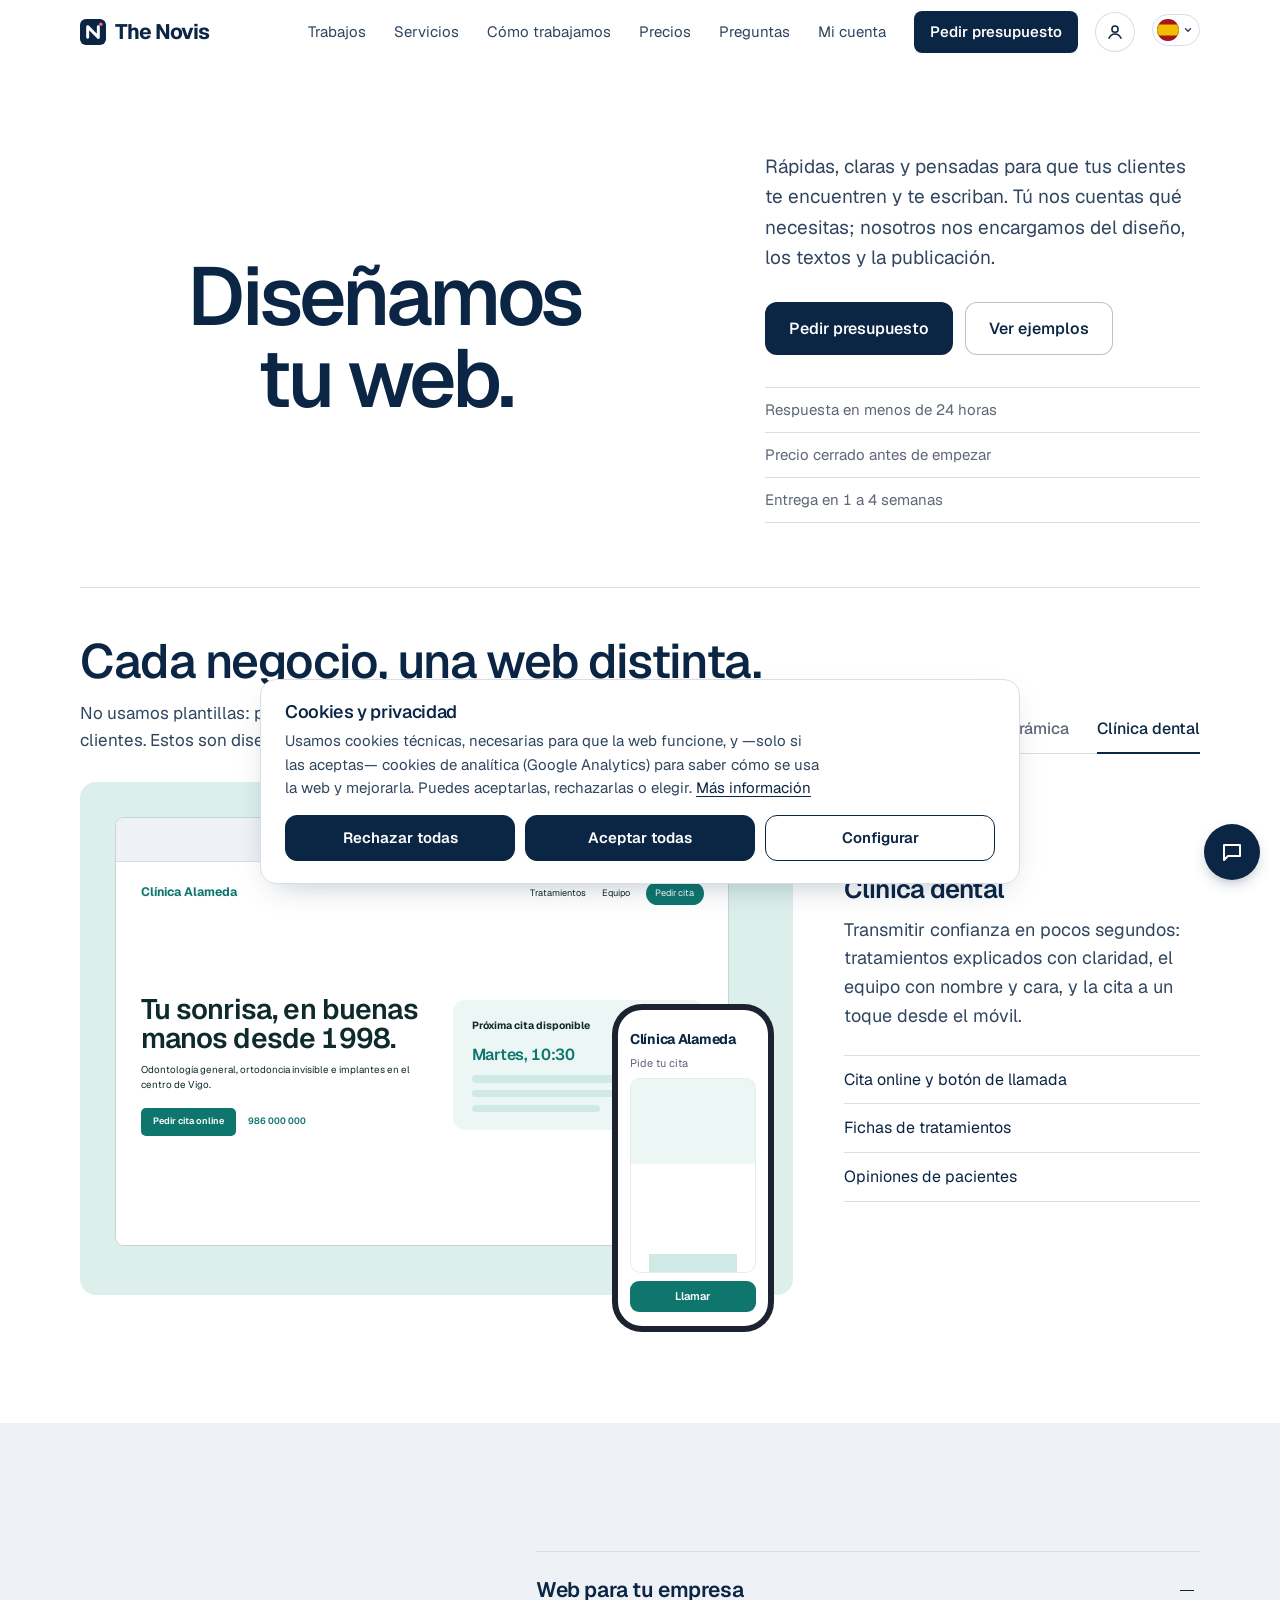
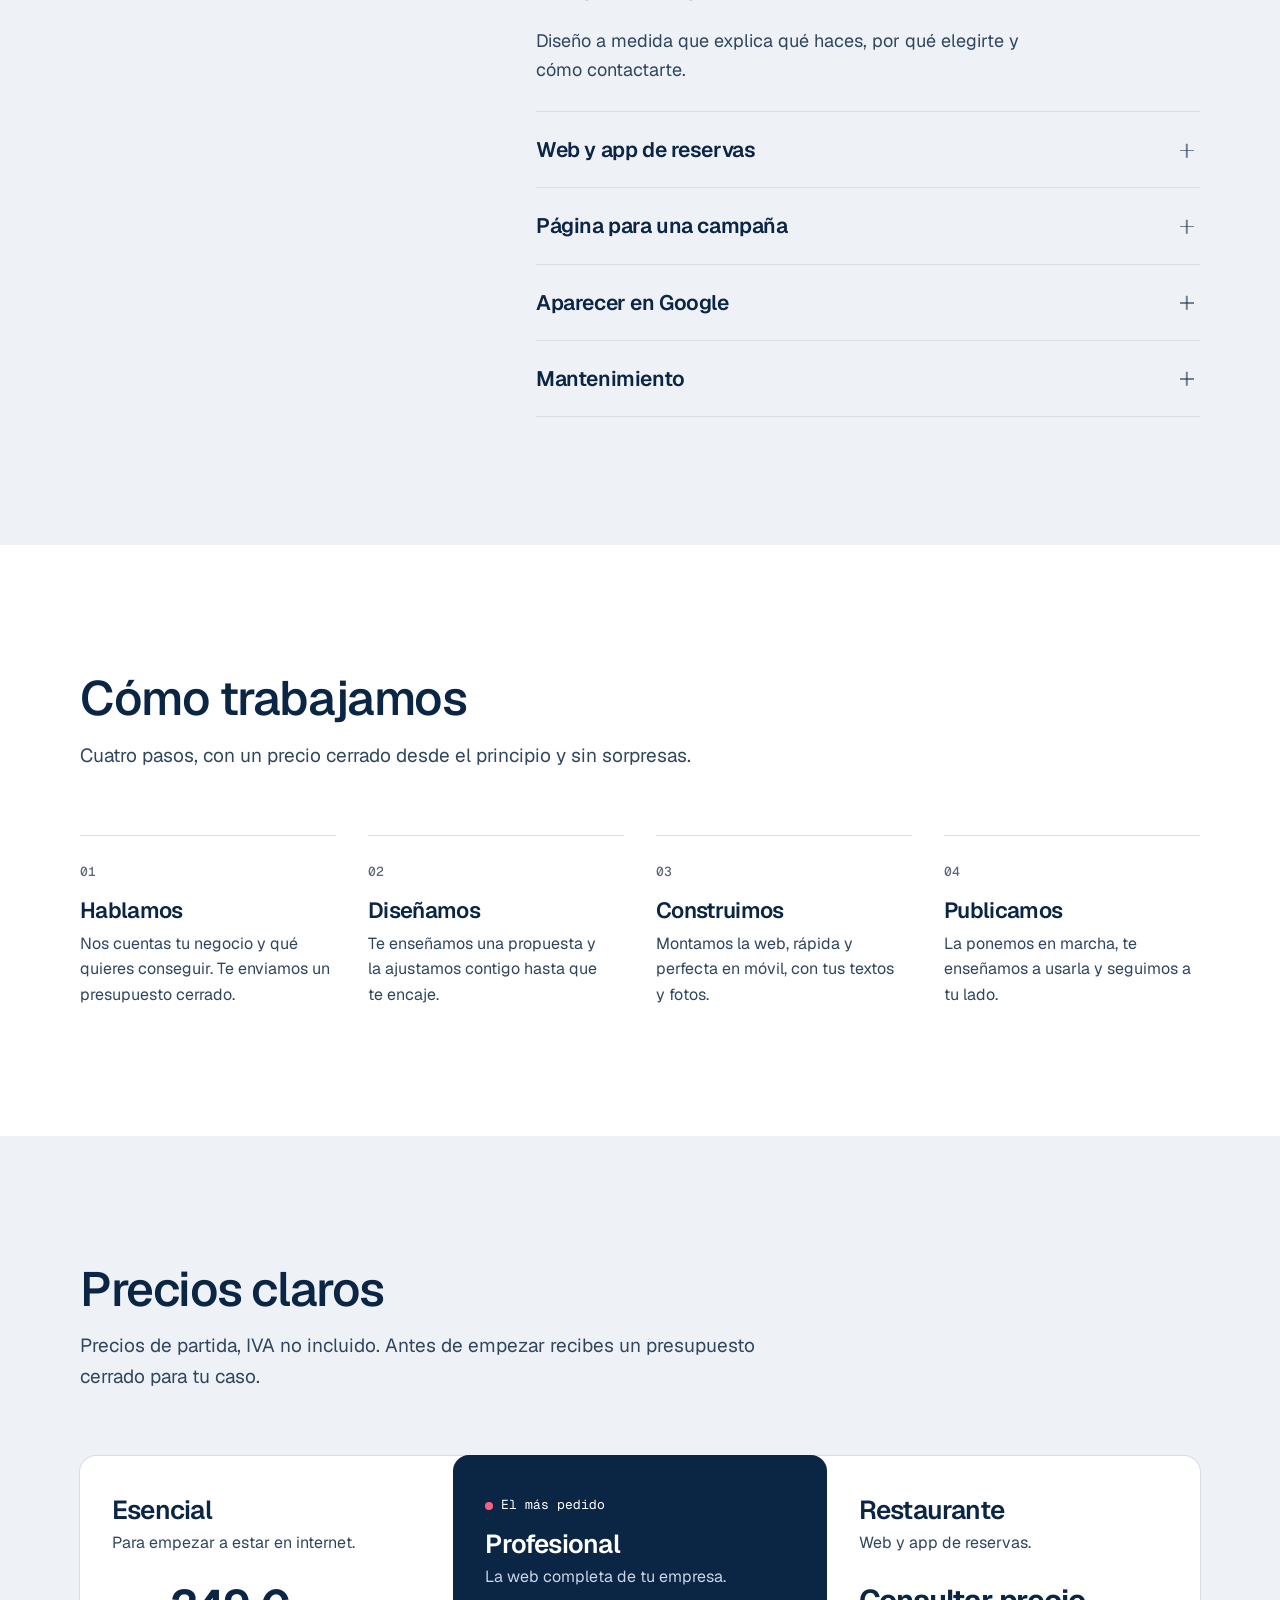
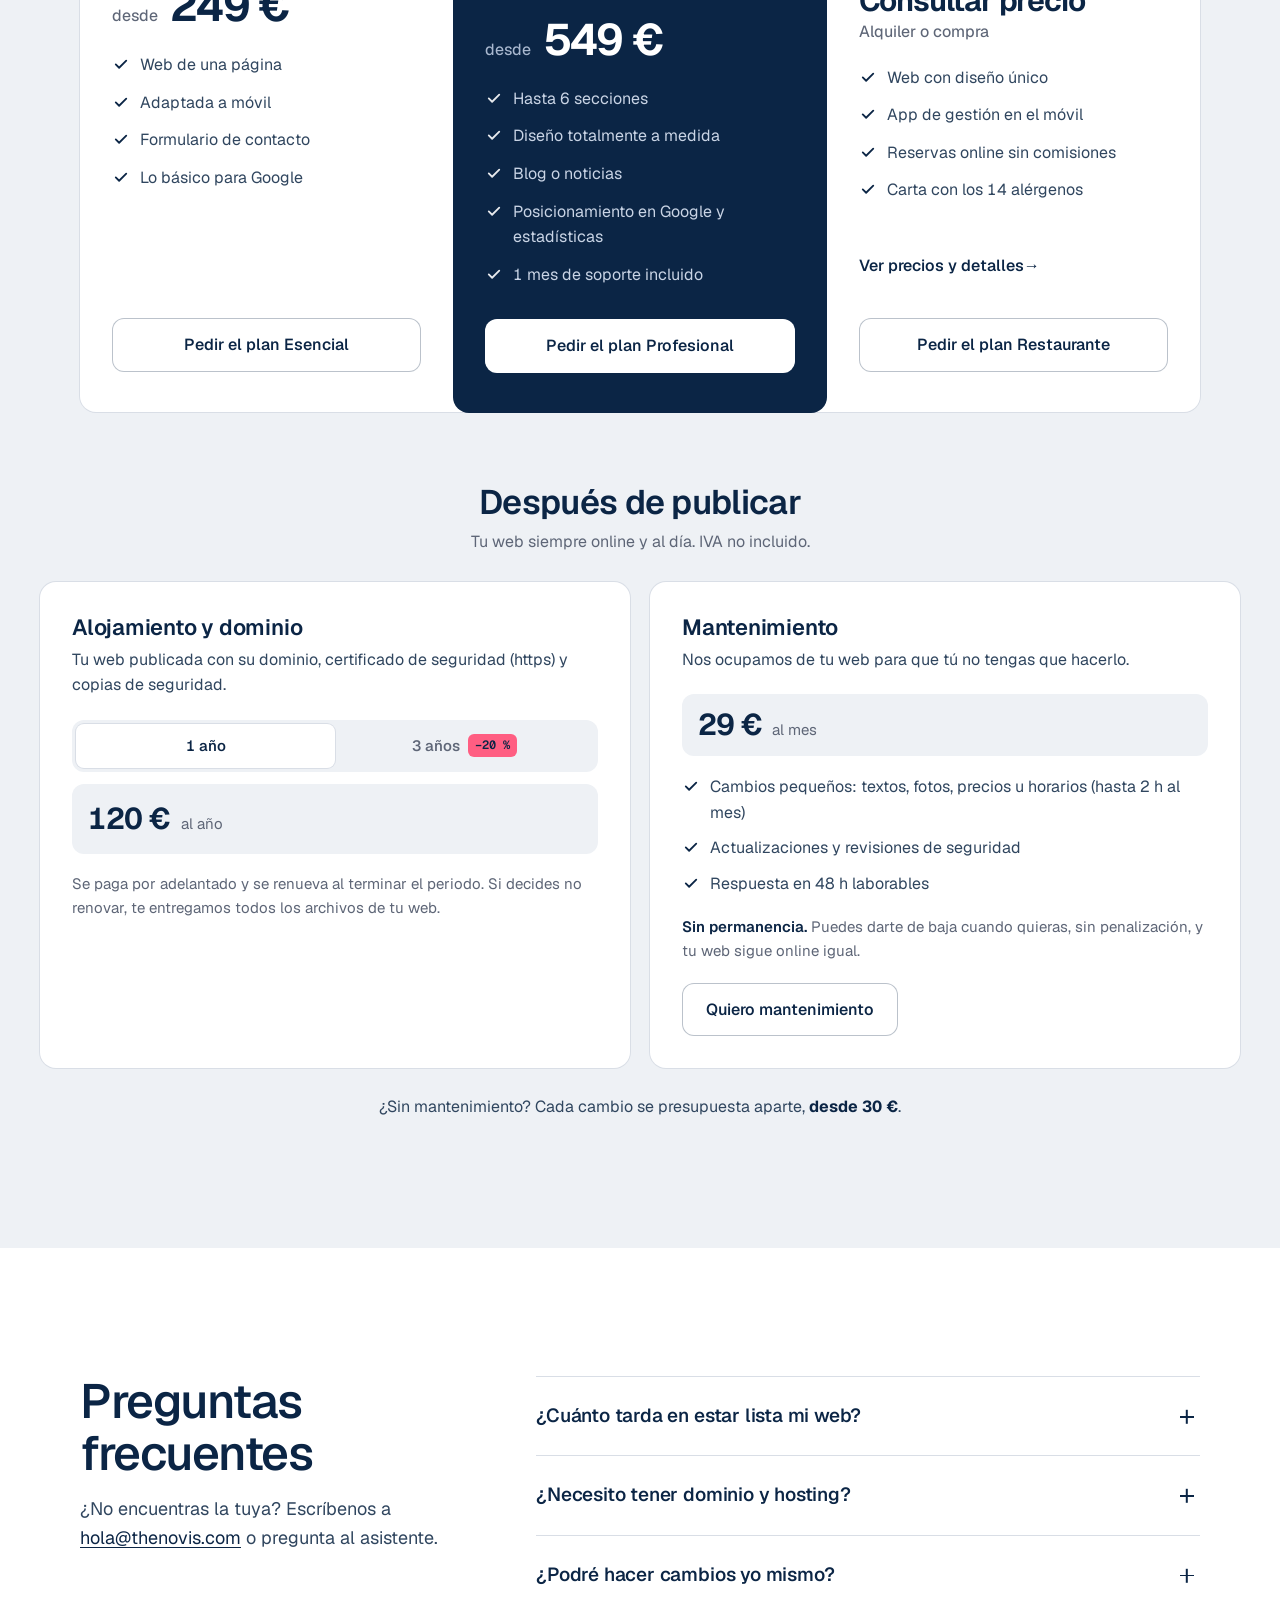
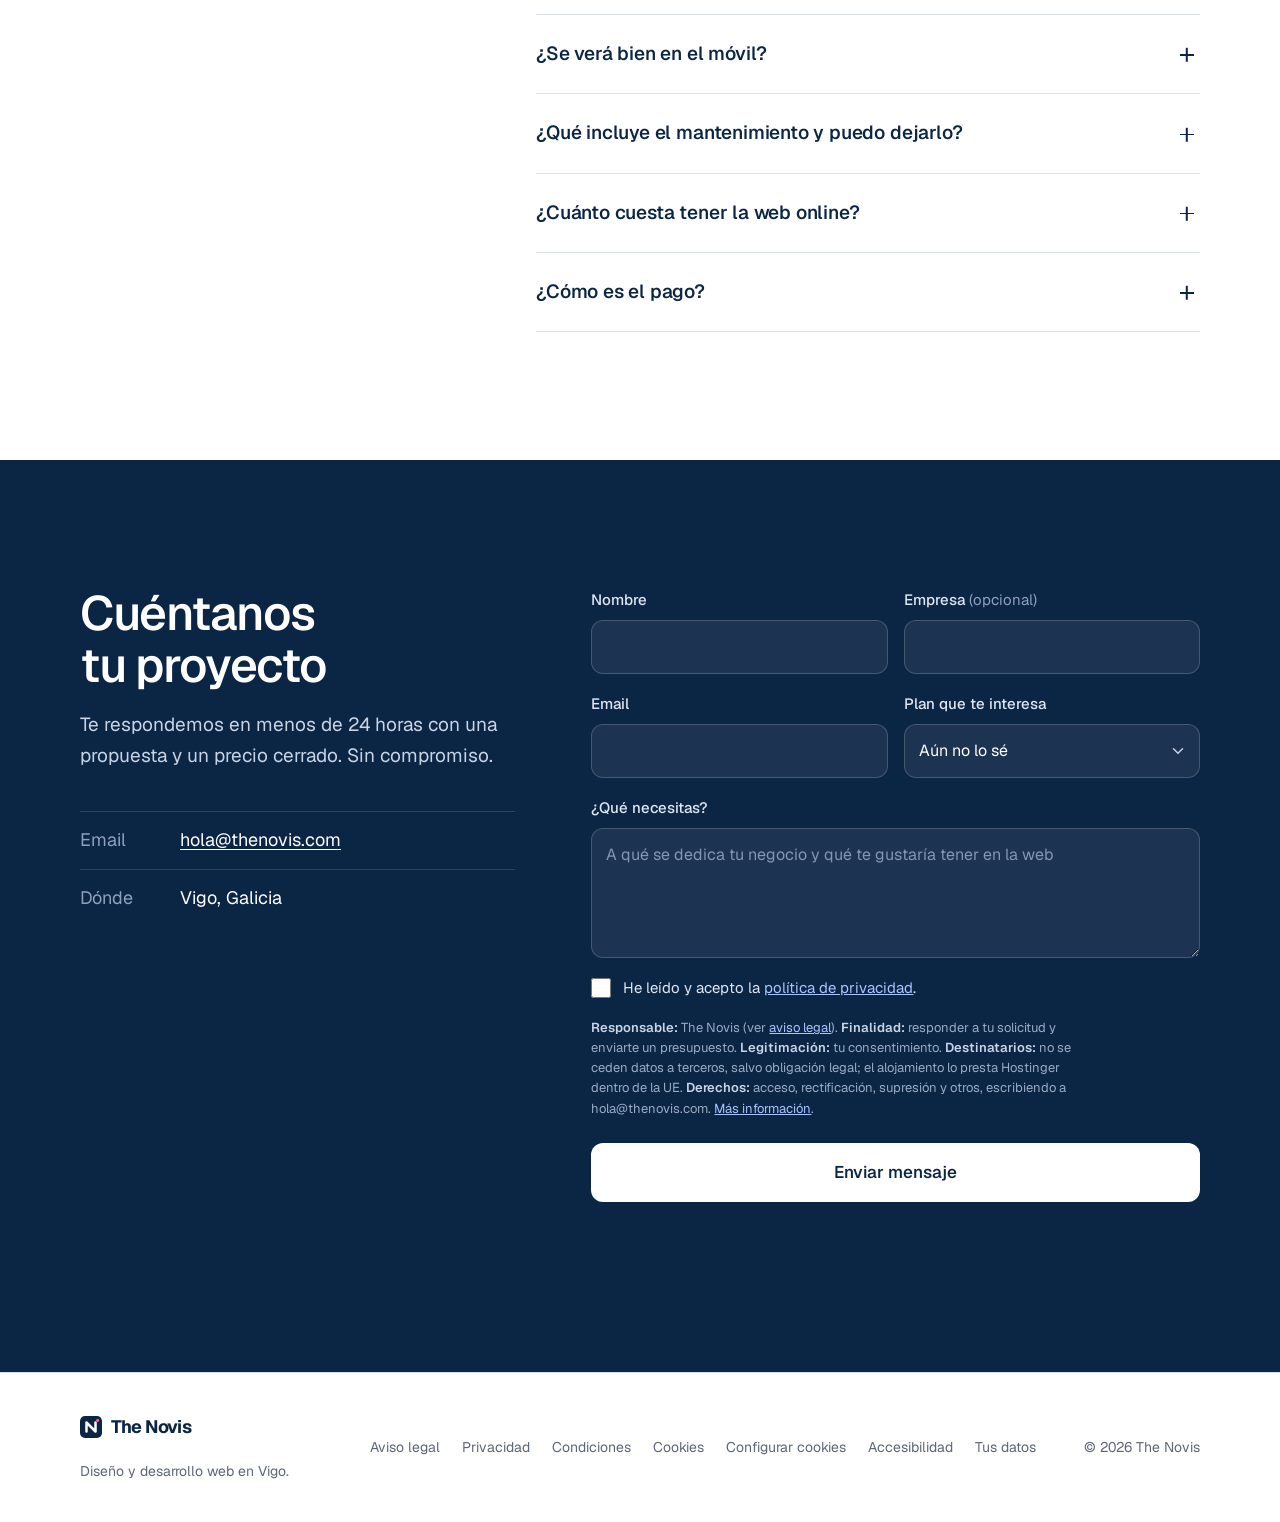
==== commit 32e2ab05: "Logo: texto «The Novis» junto al icono Co-Authored-By: Claude Opus 5.5 (1M context) <noreply@anthrop" ====
--- a/index.html
+++ b/index.html
@@ -36,7 +36,7 @@
 
   <header class="nav" id="nav">
     <div class="nav__inner">
-      <a href="#inicio" class="logo" aria-label="The Novis, inicio"><span class="logo__mark"></span>the novis</a>
+      <a href="#inicio" class="logo" aria-label="The Novis, inicio"><span class="logo__mark"></span>The Novis</a>
       <nav class="nav__links" id="menu" aria-label="Principal">
         <a href="#trabajos">Trabajos</a>
         <a href="#servicios">Servicios</a>
@@ -502,7 +502,7 @@
   <footer class="footer">
     <div class="footer__inner">
       <div class="footer__brand">
-        <a href="#inicio" class="logo"><span class="logo__mark"></span>the novis</a>
+        <a href="#inicio" class="logo"><span class="logo__mark"></span>The Novis</a>
         <p>Diseño y desarrollo web en Vigo.</p>
       </div>
       <nav aria-label="Información legal">
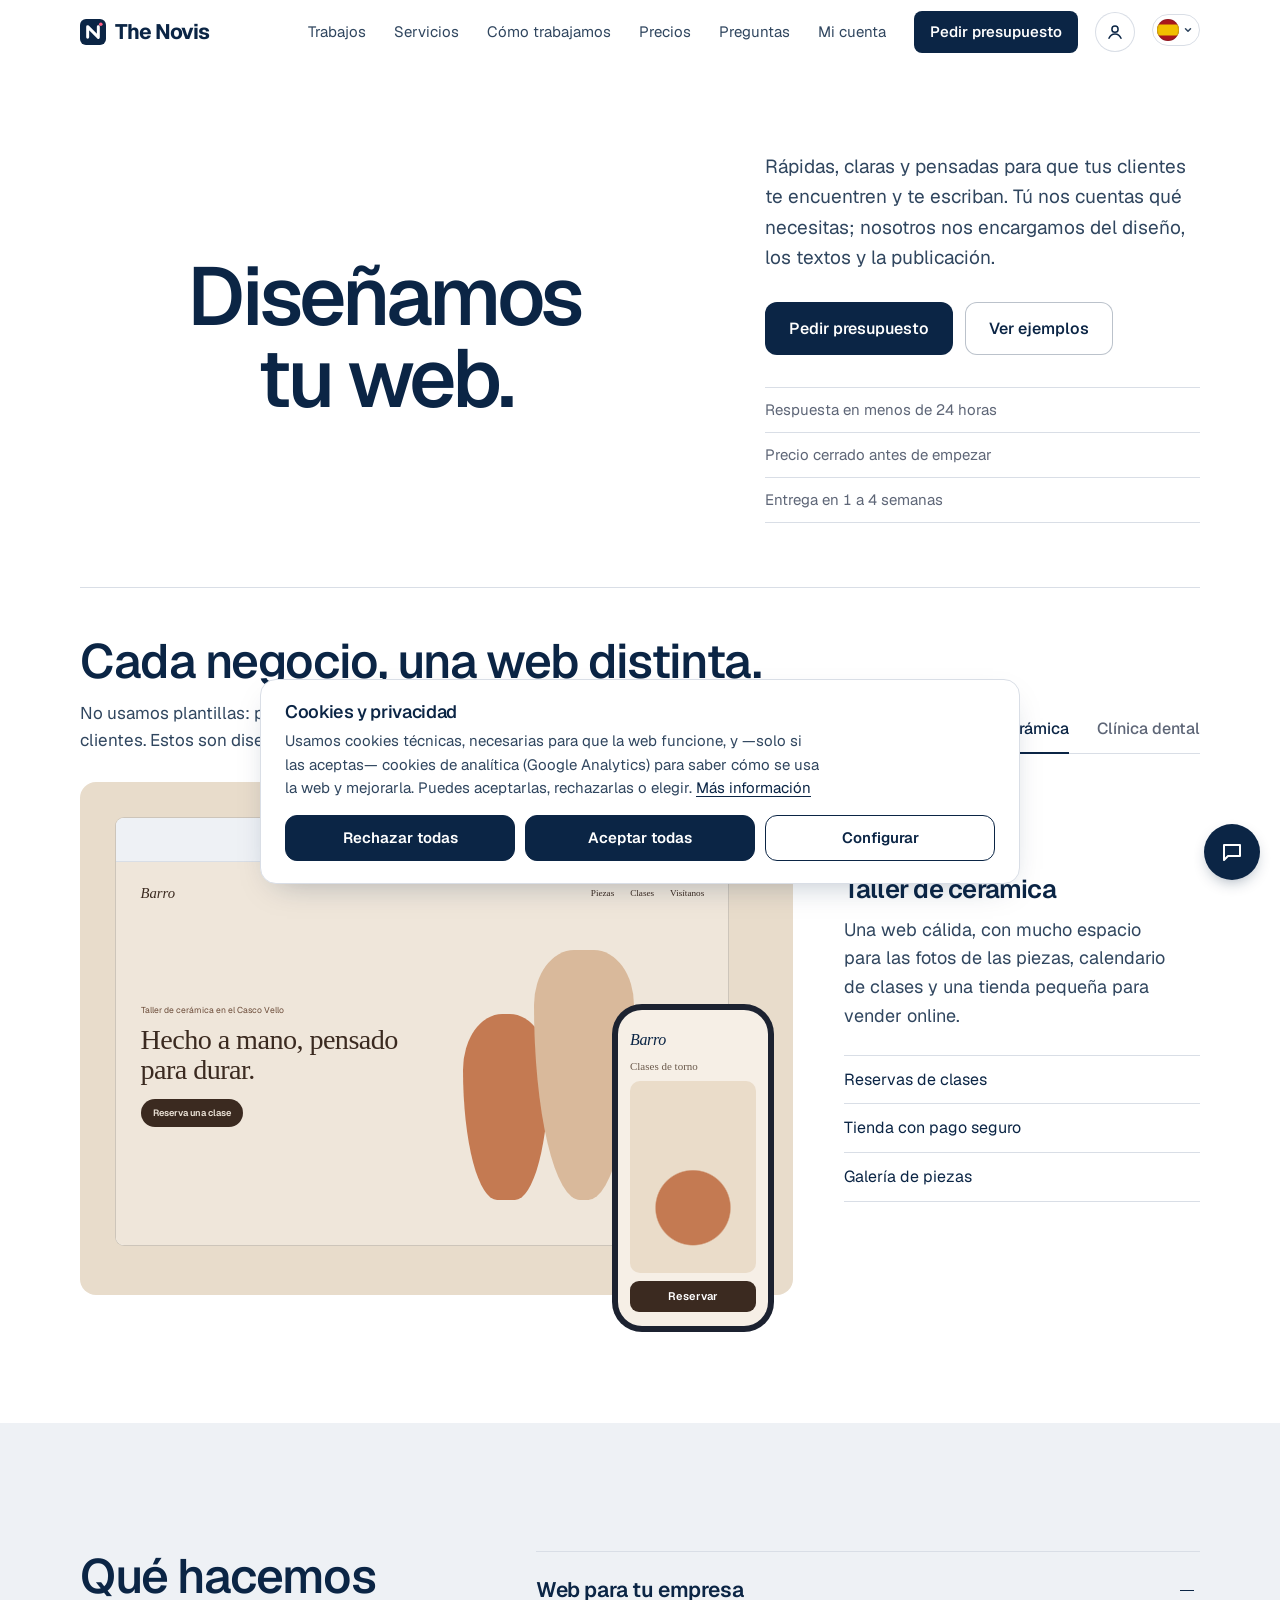
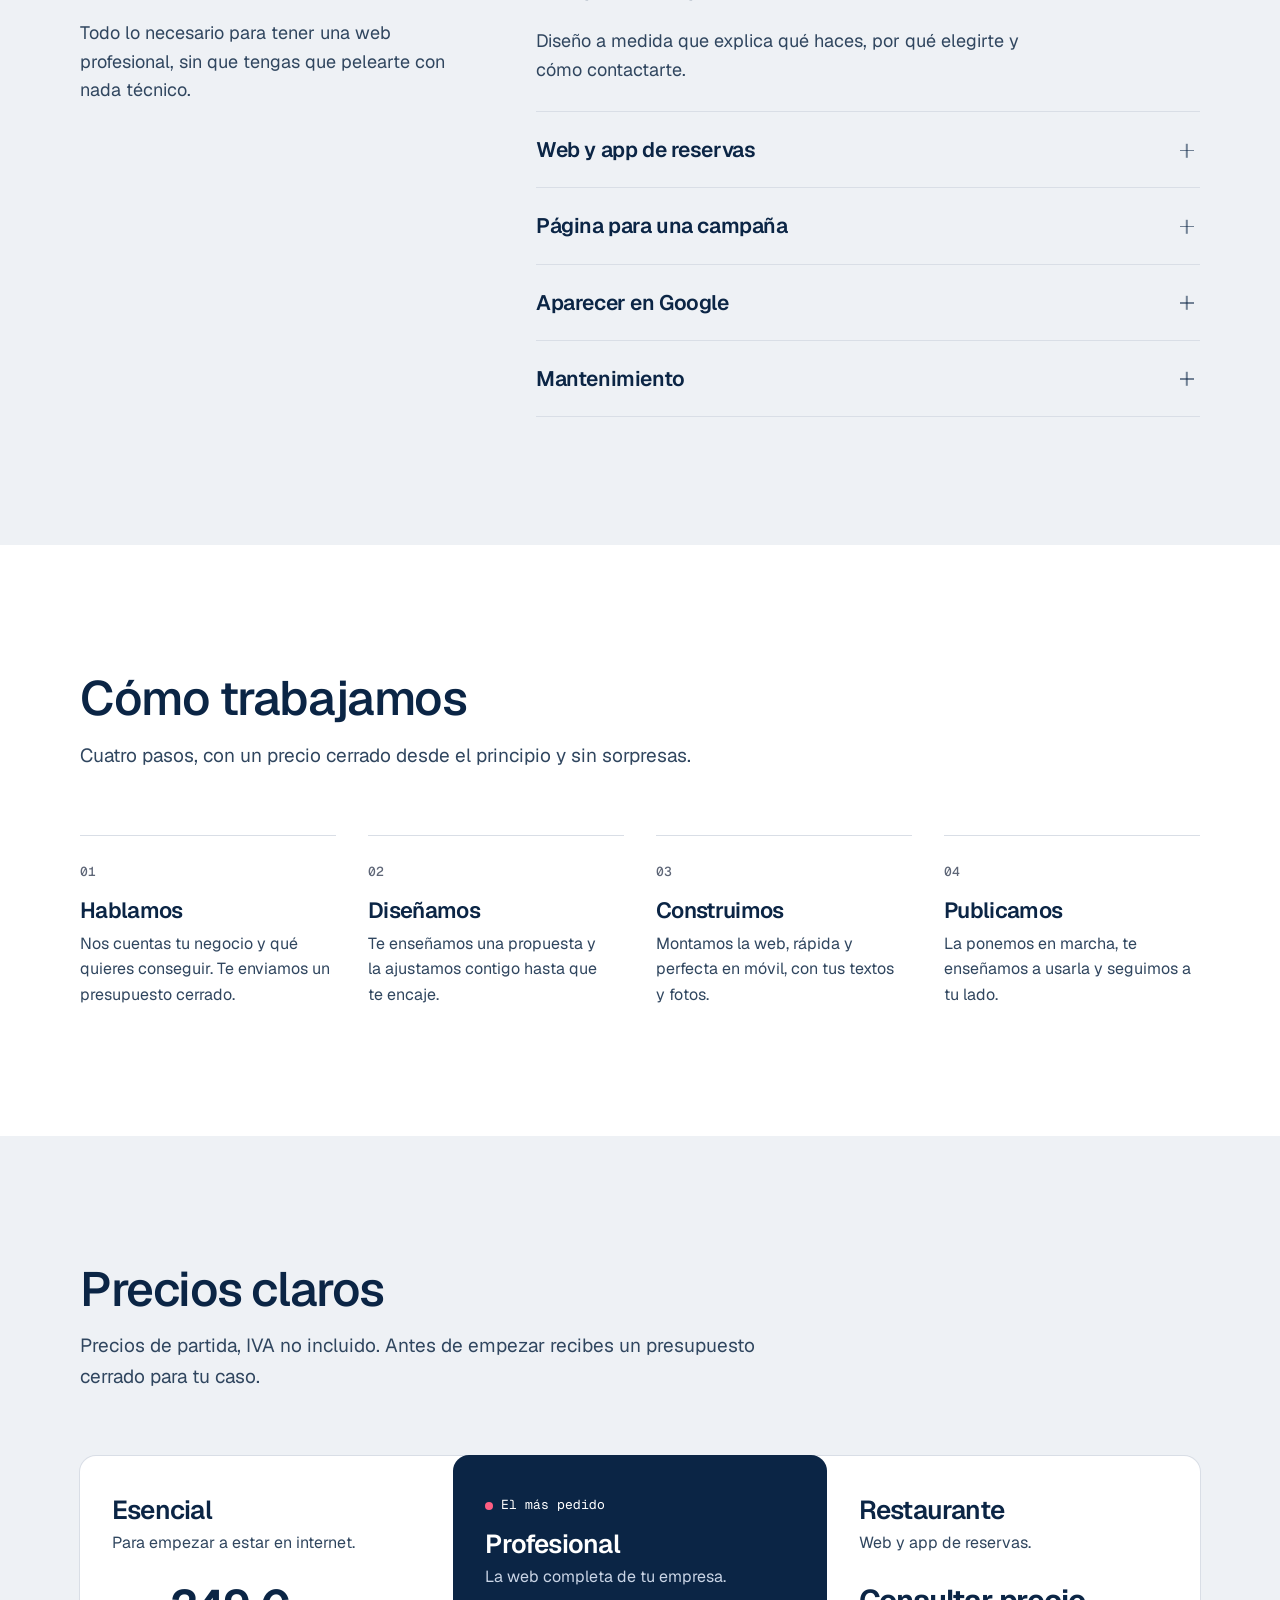
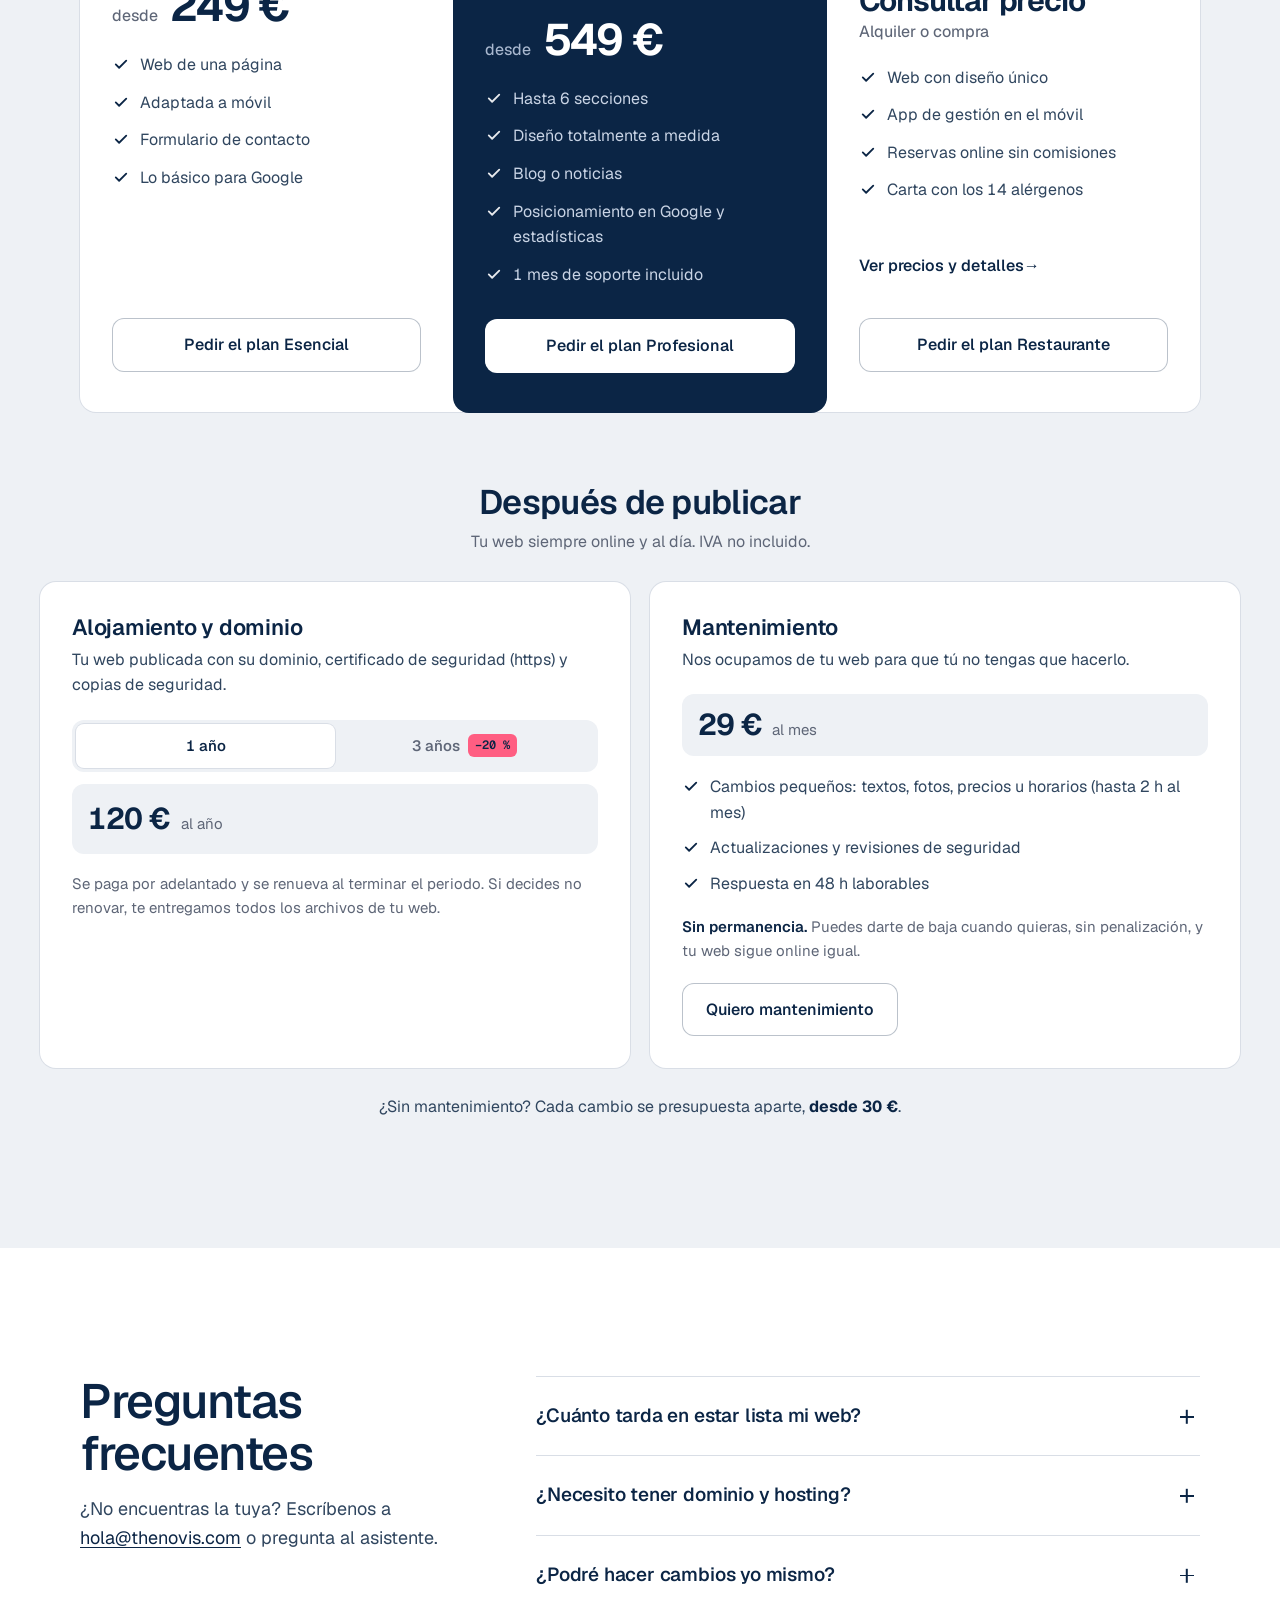
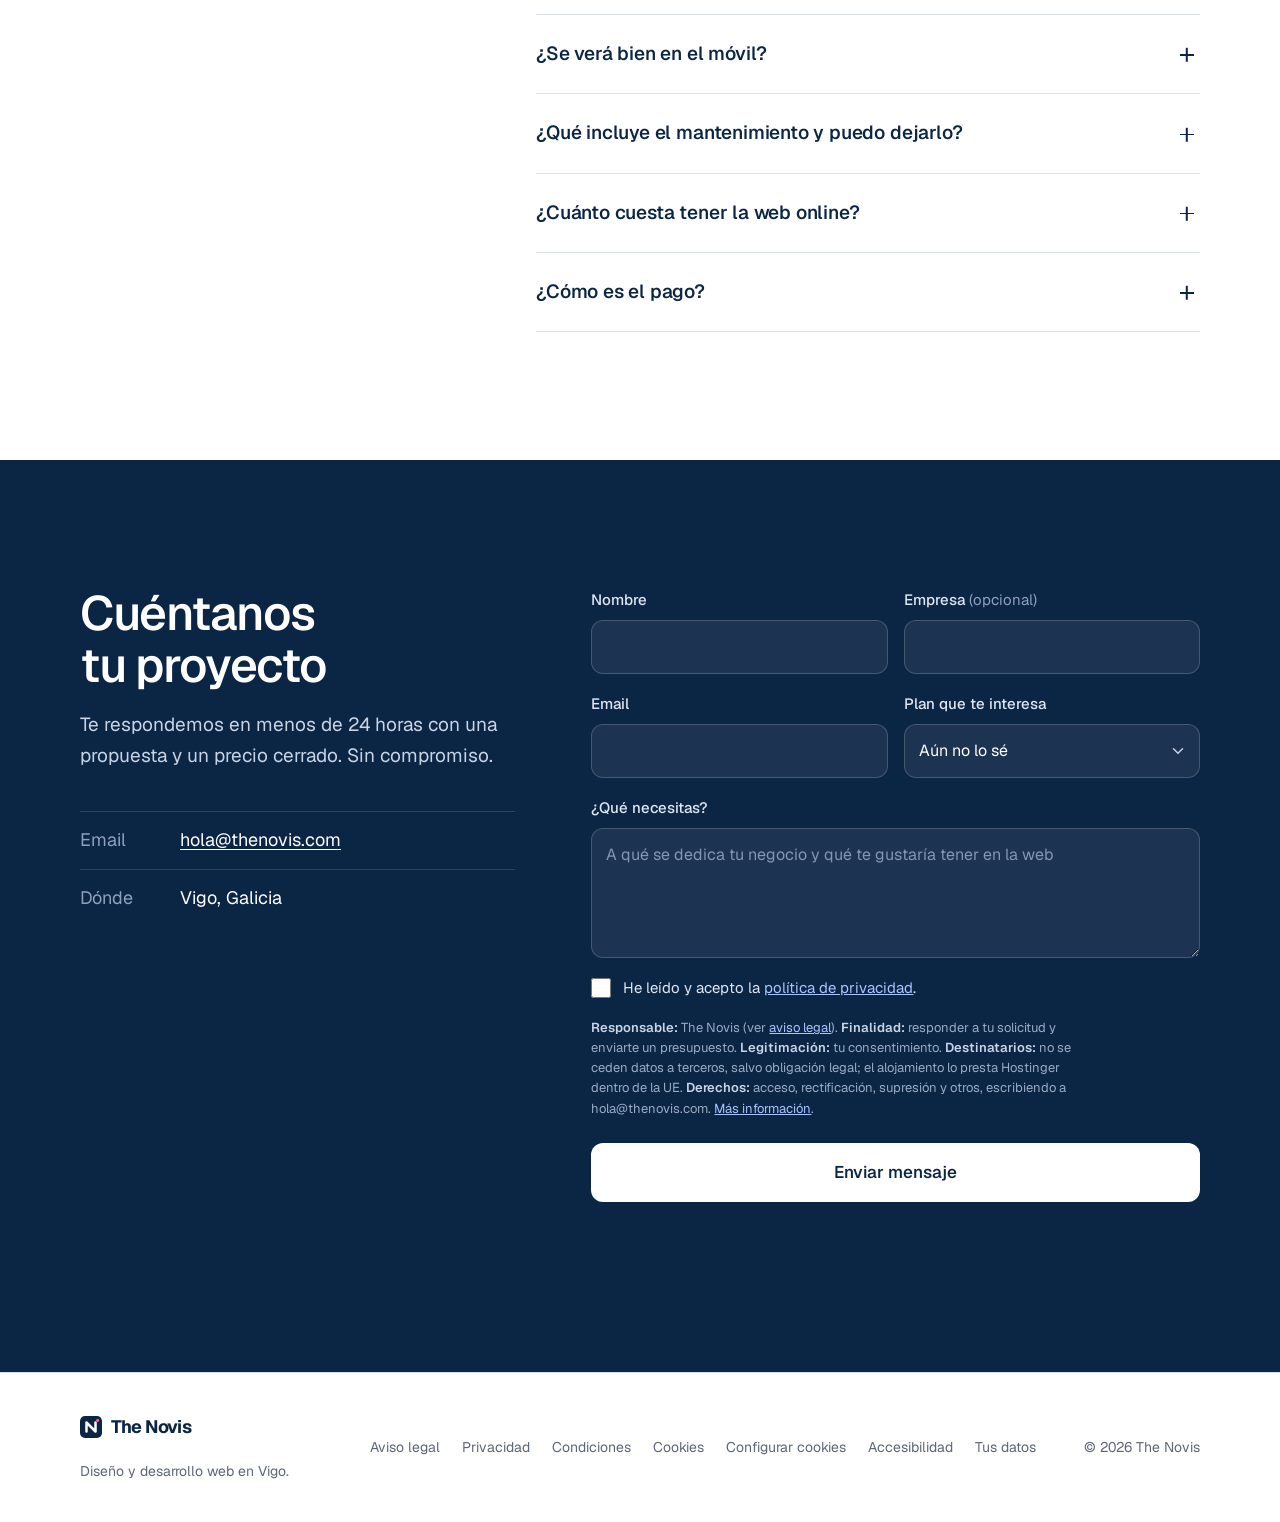
==== commit 8213129d: "Base de datos MySQL de Hostinger, asistente de instalación y panel con Planes y Ajustes - Asistente " ====
--- a/index.html
+++ b/index.html
@@ -29,7 +29,7 @@
   <meta name="twitter:image" content="https://thenovis.com/assets/og-image.png?v=10">
   <link rel="preload" href="assets/fonts/geist-latin-wght-normal.woff2" as="font" type="font/woff2" crossorigin>
   <script type="application/ld+json">{"@context": "https://schema.org", "@graph": [{"@type": "ProfessionalService", "@id": "https://thenovis.com/#negocio", "name": "The Novis", "alternateName": ["TheNovis", "Novis", "The Novis diseño web"], "url": "https://thenovis.com/", "logo": "https://thenovis.com/assets/favicon-512.png?v=12", "image": "https://thenovis.com/assets/og-image.png?v=10", "description": "Diseño y desarrollo de páginas web para empresas: webs corporativas, tiendas online, landing pages, SEO y mantenimiento.", "email": "hola@thenovis.com", "priceRange": "€€", "address": {"@type": "PostalAddress", "addressLocality": "Vigo", "addressRegion": "Pontevedra", "addressCountry": "ES"}, "areaServed": [{"@type": "City", "name": "Vigo"}, {"@type": "AdministrativeArea", "name": "Galicia"}, {"@type": "Country", "name": "España"}], "knowsLanguage": ["es", "gl", "en"], "hasOfferCatalog": {"@type": "OfferCatalog", "name": "Planes de diseño web", "itemListElement": [{"@type": "Offer", "name": "Plan Esencial", "price": "249", "priceCurrency": "EUR", "description": "Web de una página adaptada a móvil"}, {"@type": "Offer", "name": "Plan Profesional", "price": "549", "priceCurrency": "EUR", "description": "Web corporativa a medida de hasta 6 secciones"}, {"@type": "Offer", "name": "Plan Restaurante", "price": "29", "priceCurrency": "EUR", "description": "Web y app de reservas para restaurantes: alquiler desde 29 € al mes más alta, o compra por 1.200 €"}, {"@type": "Offer", "name": "Alojamiento y dominio", "price": "120", "priceCurrency": "EUR", "description": "Alojamiento, dominio, https y copias de seguridad (anual; 288 € por 3 años)"}, {"@type": "Offer", "name": "Mantenimiento web", "price": "29", "priceCurrency": "EUR", "description": "Cambios pequeños, actualizaciones y seguridad, mensual y sin permanencia"}]}}, {"@type": "WebSite", "@id": "https://thenovis.com/#web", "url": "https://thenovis.com/", "name": "The Novis", "alternateName": "TheNovis", "inLanguage": "es", "publisher": {"@id": "https://thenovis.com/#negocio"}}, {"@type": "FAQPage", "mainEntity": [{"@type": "Question", "name": "¿Cuánto tarda en estar lista mi web?", "acceptedAnswer": {"@type": "Answer", "text": "Una web sencilla suele estar lista en una semana. Proyectos más grandes, entre dos y cuatro semanas."}}, {"@type": "Question", "name": "¿Necesito tener dominio y hosting?", "acceptedAnswer": {"@type": "Answer", "text": "No te preocupes. Si no lo tienes, te ayudamos a contratarlo y lo dejamos todo configurado."}}, {"@type": "Question", "name": "¿Podré hacer cambios yo mismo?", "acceptedAnswer": {"@type": "Answer", "text": "Sí. Te explicamos cómo hacer los cambios básicos y, si lo prefieres, los hacemos nosotros con el plan de mantenimiento."}}, {"@type": "Question", "name": "¿Se verá bien en el móvil?", "acceptedAnswer": {"@type": "Answer", "text": "Siempre. Todas nuestras webs se diseñan pensando primero en el móvil."}}, {"@type": "Question", "name": "¿Qué incluye el mantenimiento y puedo dejarlo?", "acceptedAnswer": {"@type": "Answer", "text": "Por 29 € al mes hacemos los cambios pequeños que necesites (hasta 2 horas al mes), las actualizaciones y las revisiones de seguridad. No tiene permanencia: te das de baja cuando quieras y tu web sigue online. Sin mantenimiento, cada cambio se presupuesta aparte desde 30 €."}}, {"@type": "Question", "name": "¿Cuánto cuesta tener la web online?", "acceptedAnswer": {"@type": "Answer", "text": "El alojamiento y el dominio cuestan 120 € al año, o 288 € si contratas 3 años (un 20 % menos). Incluye el certificado de seguridad y copias de seguridad."}}, {"@type": "Question", "name": "¿Cómo es el pago?", "acceptedAnswer": {"@type": "Answer", "text": "50% al aprobar el diseño y 50% al publicar la web. Sin sorpresas."}}]}]}</script>
-  <link rel="stylesheet" href="css/styles.css?v=31">
+  <link rel="stylesheet" href="css/styles.css?v=32">
 </head>
 <body>
   <a href="#contenido" class="skip">Saltar al contenido</a>
@@ -220,7 +220,7 @@
         <h2>Precios claros</h2>
         <p>Precios de partida, IVA no incluido. Antes de empezar recibes un presupuesto cerrado para tu caso.</p>
       </div>
-      <div class="plans">
+      <div class="plans"><!-- planes:inicio -->
         <article class="plan">
           <h3>Esencial</h3>
           <p class="plan__desc">Para empezar a estar en internet.</p>
@@ -260,7 +260,7 @@
           <div class="plan__info"><button type="button" class="plan__more" data-modal="restaurante-info" aria-haspopup="dialog" aria-label="Ver precios y detalles del plan Restaurante">Ver precios y detalles</button></div>
           <a href="#contacto" class="btn btn--ghost" data-plan="Restaurante">Pedir el plan Restaurante</a>
         </article>
-      </div>
+      <!-- planes:fin --></div>
       <div class="plans__dots" id="planDots" role="group" aria-label="Elegir plan"></div>
 
       <div class="extras">
@@ -268,6 +268,7 @@
           <h3>Después de publicar</h3>
           <p>Tu web siempre online y al día. IVA no incluido.</p>
         </div>
+<!-- servicios:inicio -->
         <article class="extra">
           <h4>Alojamiento y dominio</h4>
           <p class="extra__desc">Tu web publicada con su dominio, certificado de seguridad (https) y copias de seguridad.</p>
@@ -298,6 +299,7 @@
           <p class="extra__note"><strong>Sin permanencia.</strong> Puedes darte de baja cuando quieras, sin penalización, y tu web sigue online igual.</p>
           <a href="#contacto" class="btn btn--ghost" data-plan="Mantenimiento">Quiero mantenimiento</a>
         </article>
+<!-- servicios:fin -->
         <p class="extras__foot">¿Sin mantenimiento? Cada cambio se presupuesta aparte, <strong>desde 30 €</strong>.</p>
       </div>
     </section>
@@ -465,13 +467,13 @@
           </div>
           <div class="field field--plan">
             <label for="plan">Plan que te interesa</label>
-            <select id="plan" name="plan">
+            <select id="plan" name="plan"><!-- opciones:inicio -->
               <option value="Aún no lo sé">Aún no lo sé</option>
               <option value="Esencial">Esencial</option>
               <option value="Profesional">Profesional</option>
               <option value="Restaurante">Restaurante</option>
               <option value="Mantenimiento">Mantenimiento</option>
-            </select>
+            <!-- opciones:fin --></select>
           </div>
           <div class="field field--full">
             <label for="mensaje">¿Qué necesitas?</label>
--- a/css/styles.css
+++ b/css/styles.css
@@ -982,3 +982,6 @@
 .footer nav .foot-link:hover { color: var(--text); }
 .link-inline { background: none; border: 0; padding: 0; font: inherit; color: var(--blue); text-decoration: underline; text-underline-offset: 3px; cursor: pointer; }
 .modal__x:focus-visible, .chat__fab:focus-visible, .acct:focus-visible { border-radius: 50%; }
+
+/* Etiqueta («El más pedido»…) en una tarjeta que no es la destacada */
+.plan:not(.plan--featured) .plan__tag { color: var(--ink); }
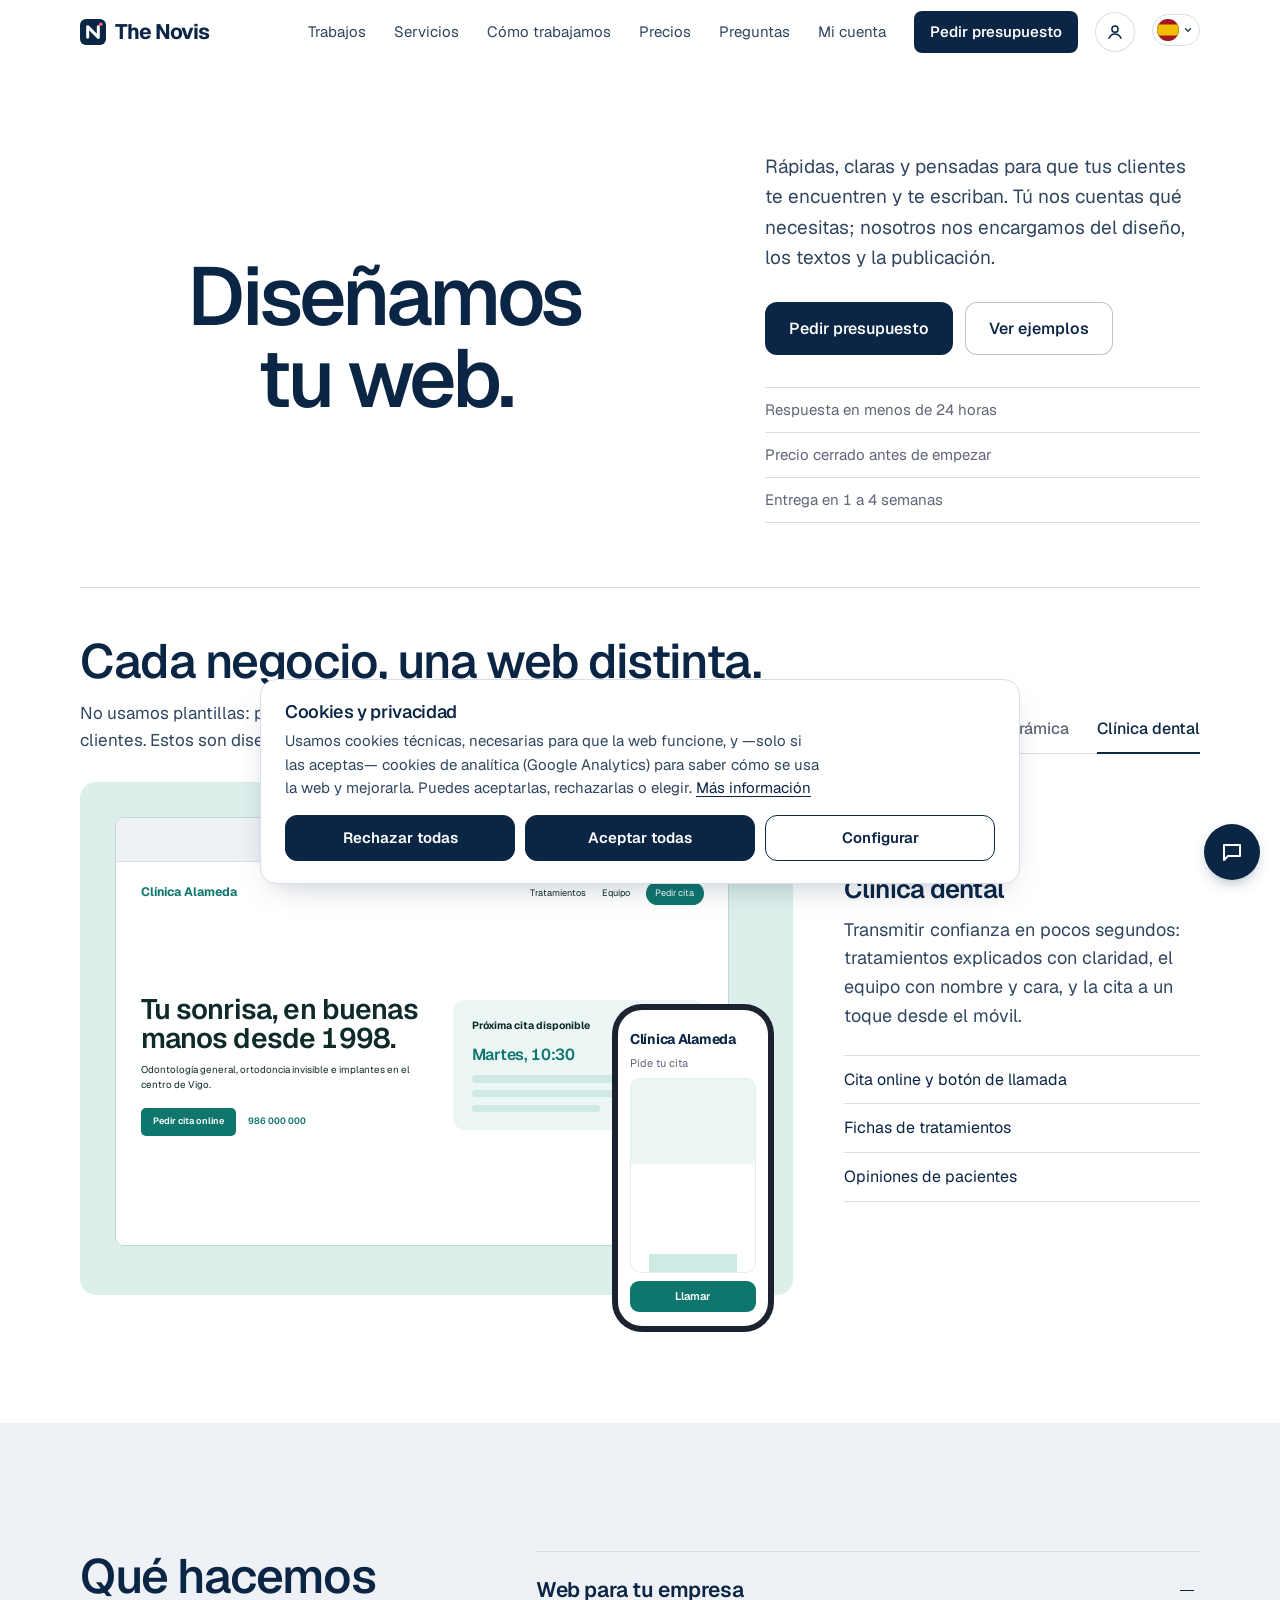
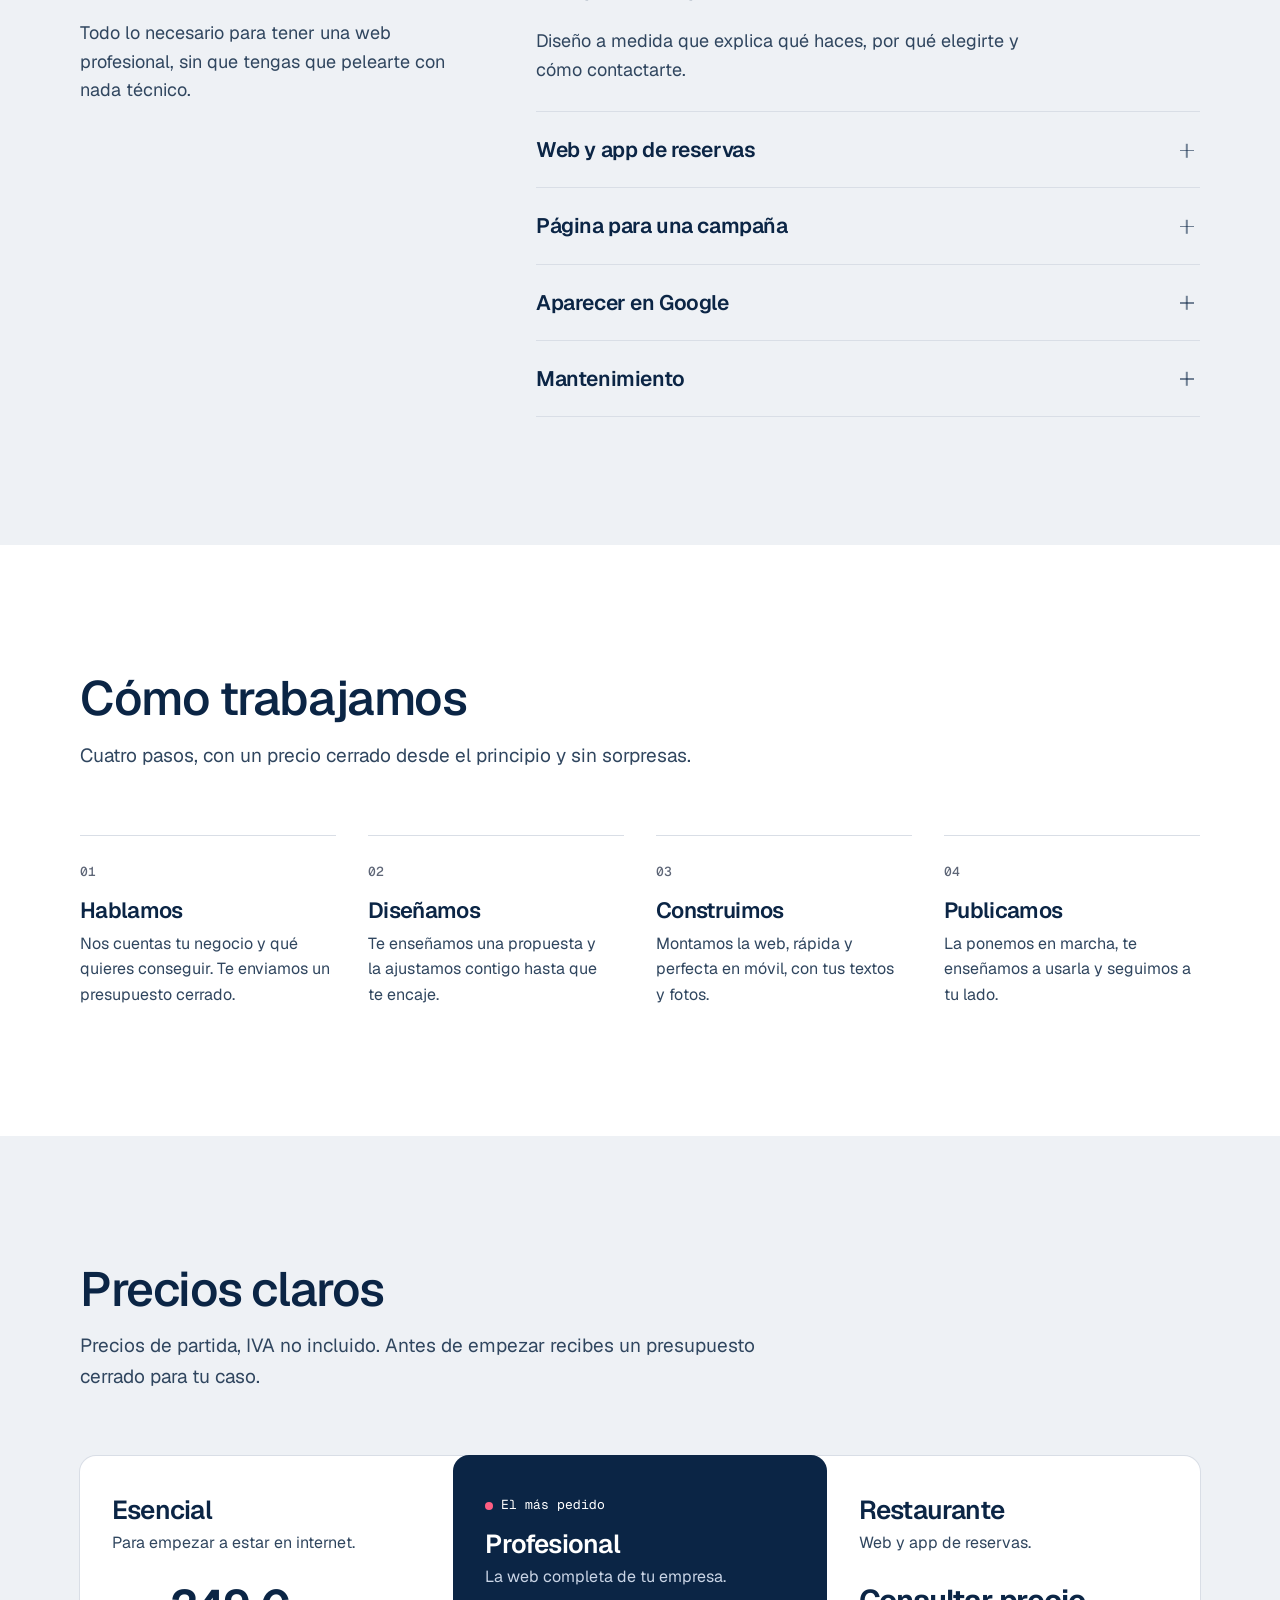
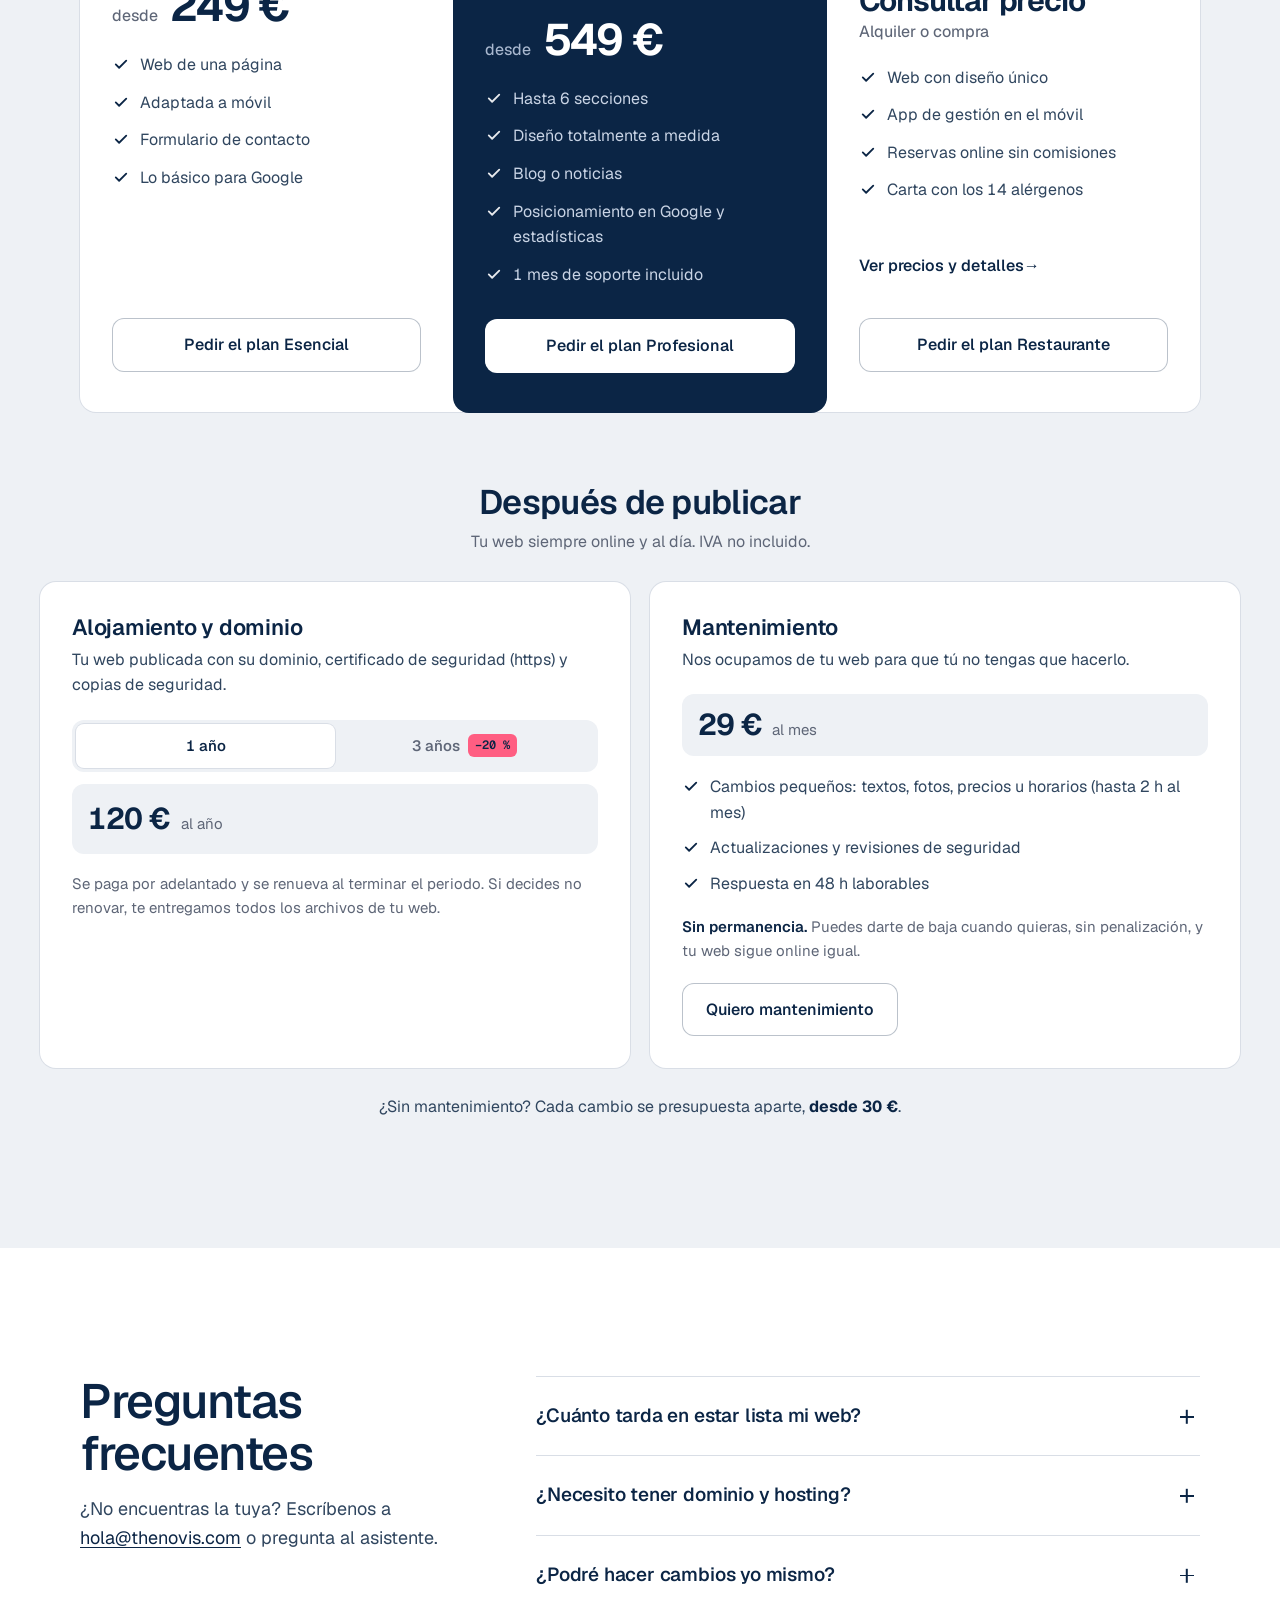
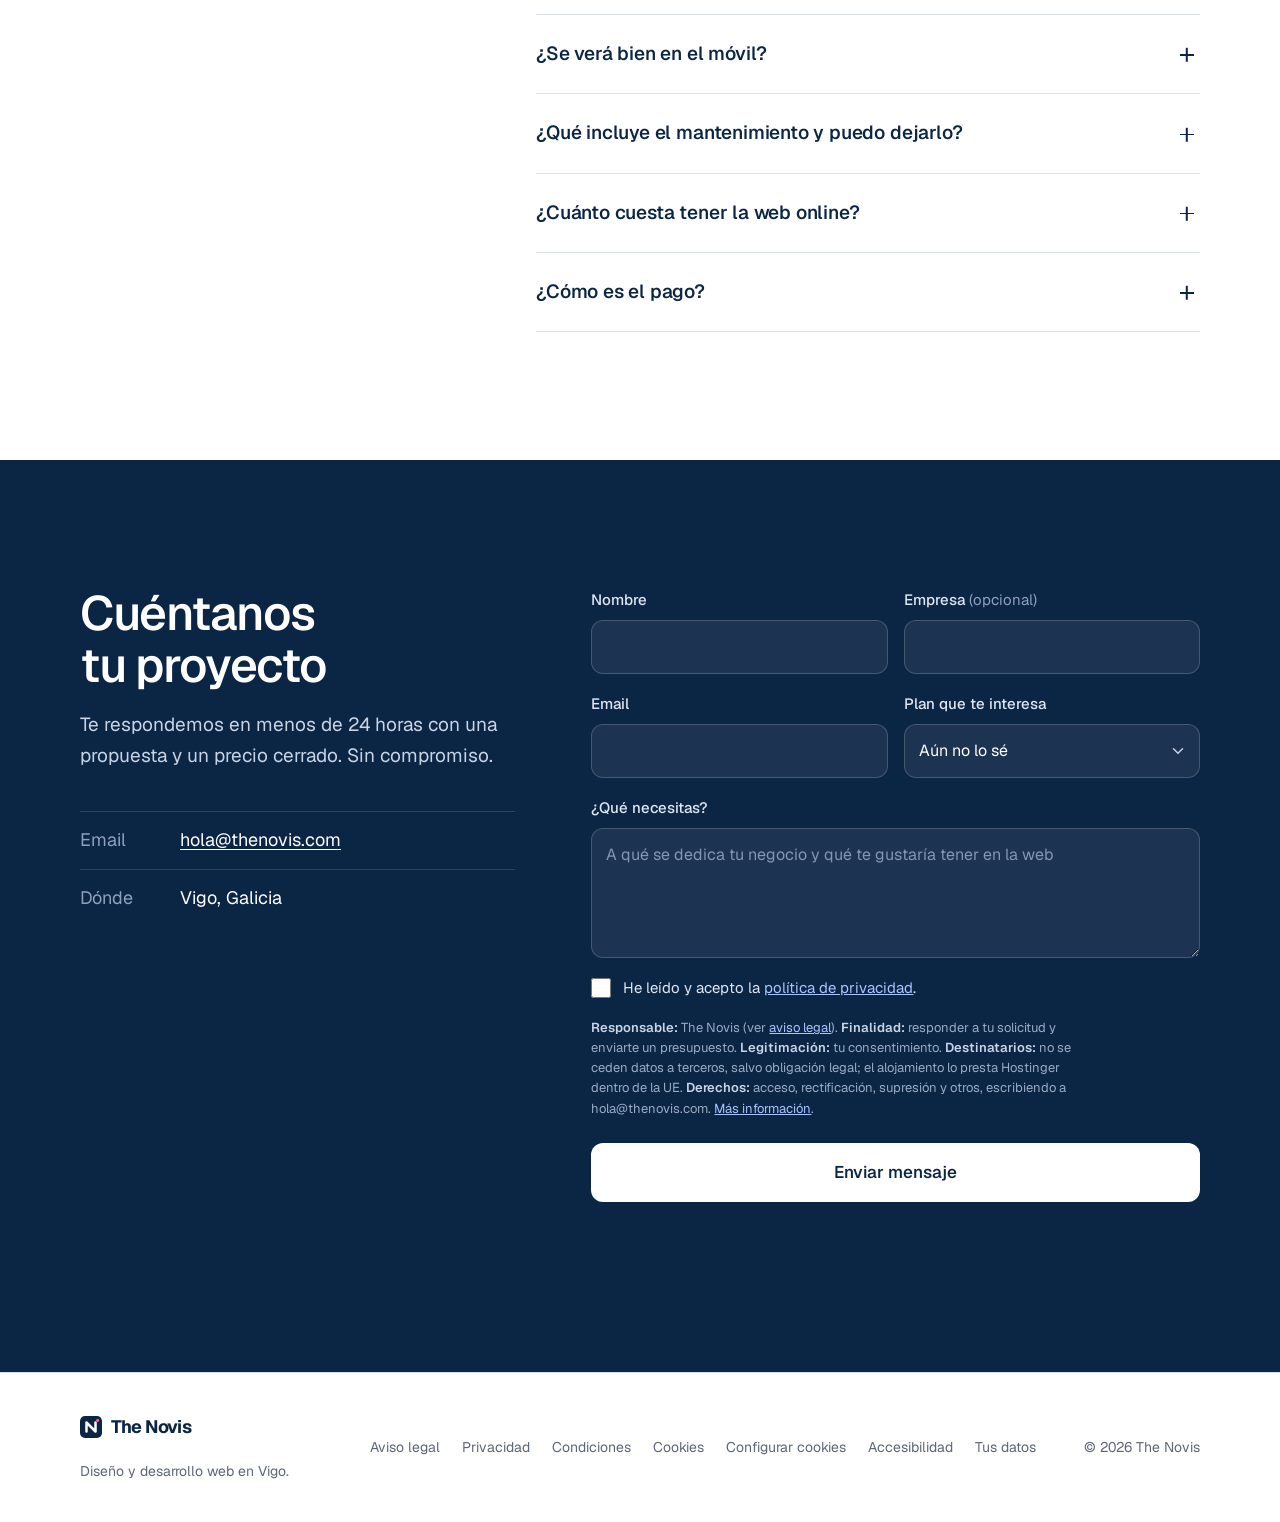
==== commit 85dfc2b2: "Ajustes: datos del negocio (titular, NIF, domicilio, contacto) que salen en la web - Panel → Ajustes" ====
--- a/index.html
+++ b/index.html
@@ -447,7 +447,8 @@
           <p>Te respondemos en menos de 24 horas con una propuesta y un precio cerrado. Sin compromiso.</p>
           <dl class="contact__info">
             <div><dt>Email</dt><dd><a href="mailto:hola@thenovis.com">hola@thenovis.com</a></dd></div>
-            <div><dt>Dónde</dt><dd>Vigo, Galicia</dd></div>
+            <!--d:tel-contacto--><!--/d-->
+            <div><dt>Dónde</dt><dd><!--d:localidad-->Vigo, Galicia<!--/d--></dd></div>
           </dl>
         </div>
 
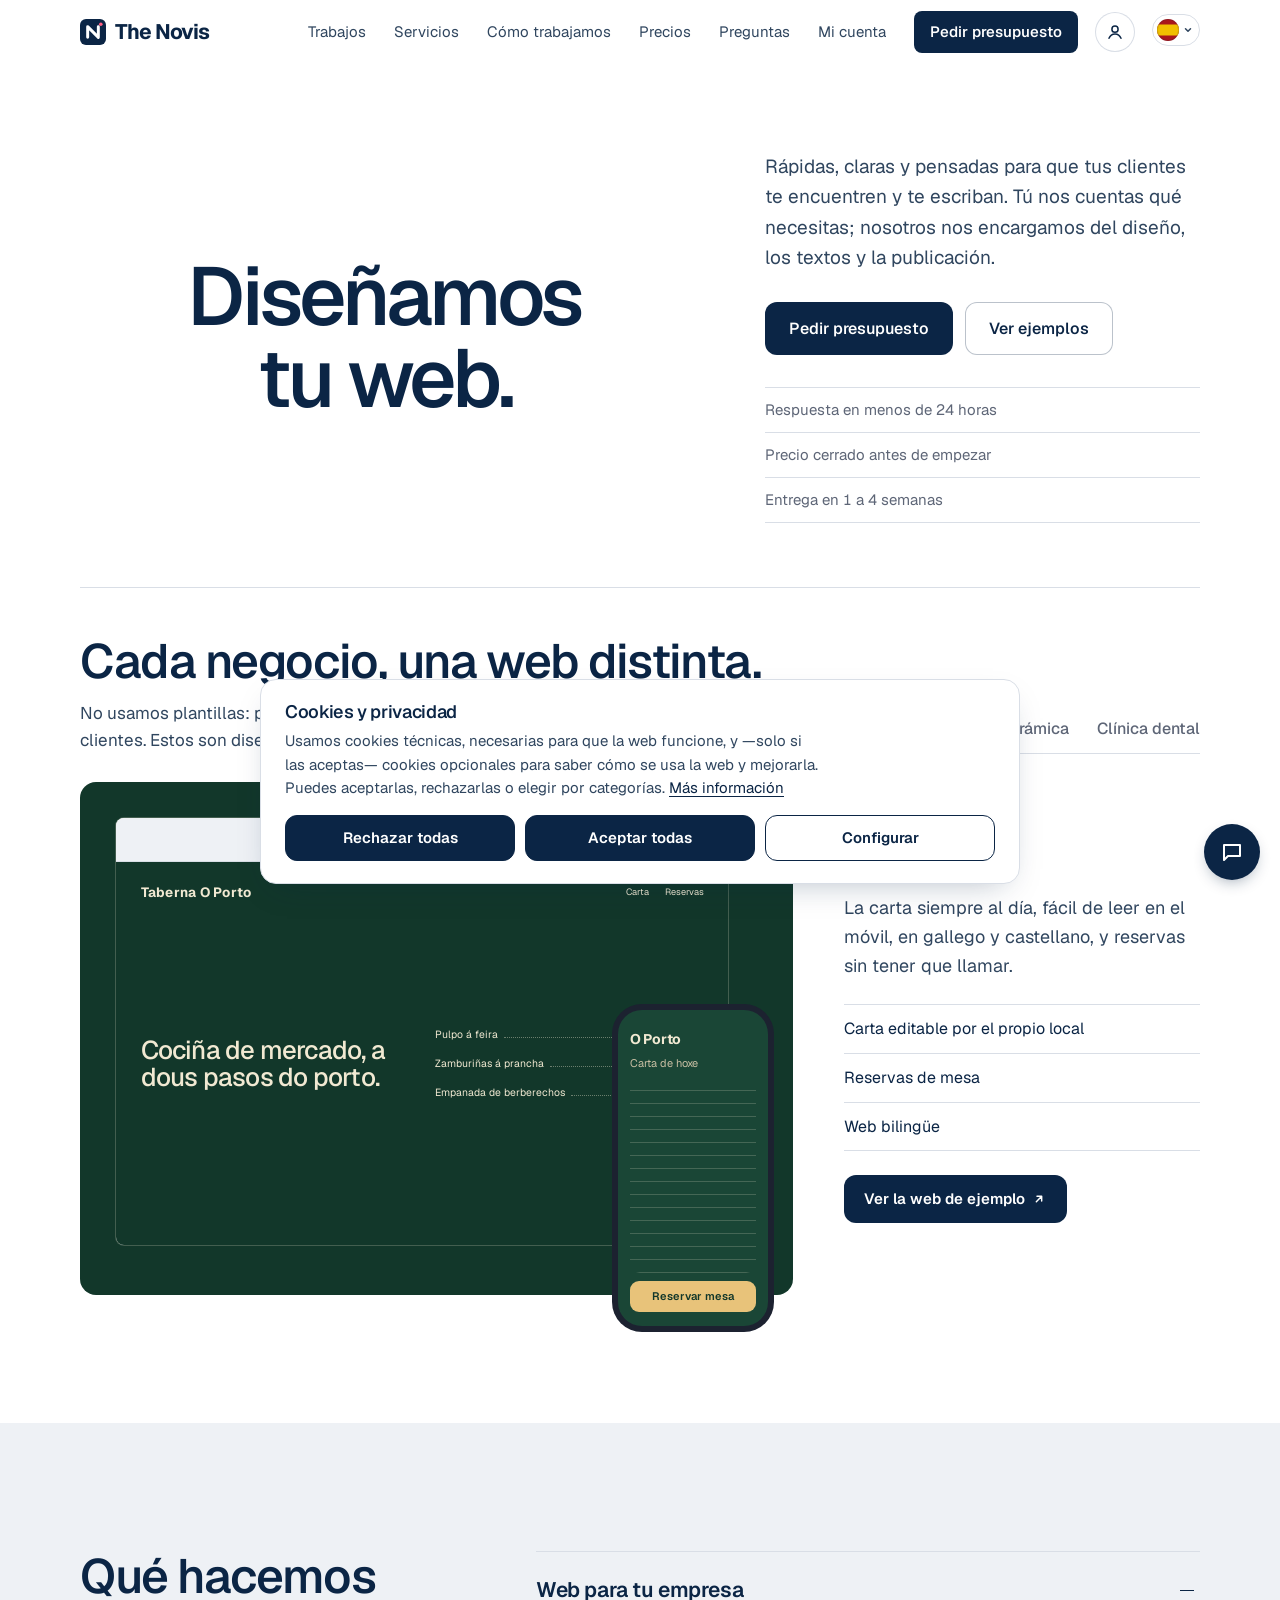
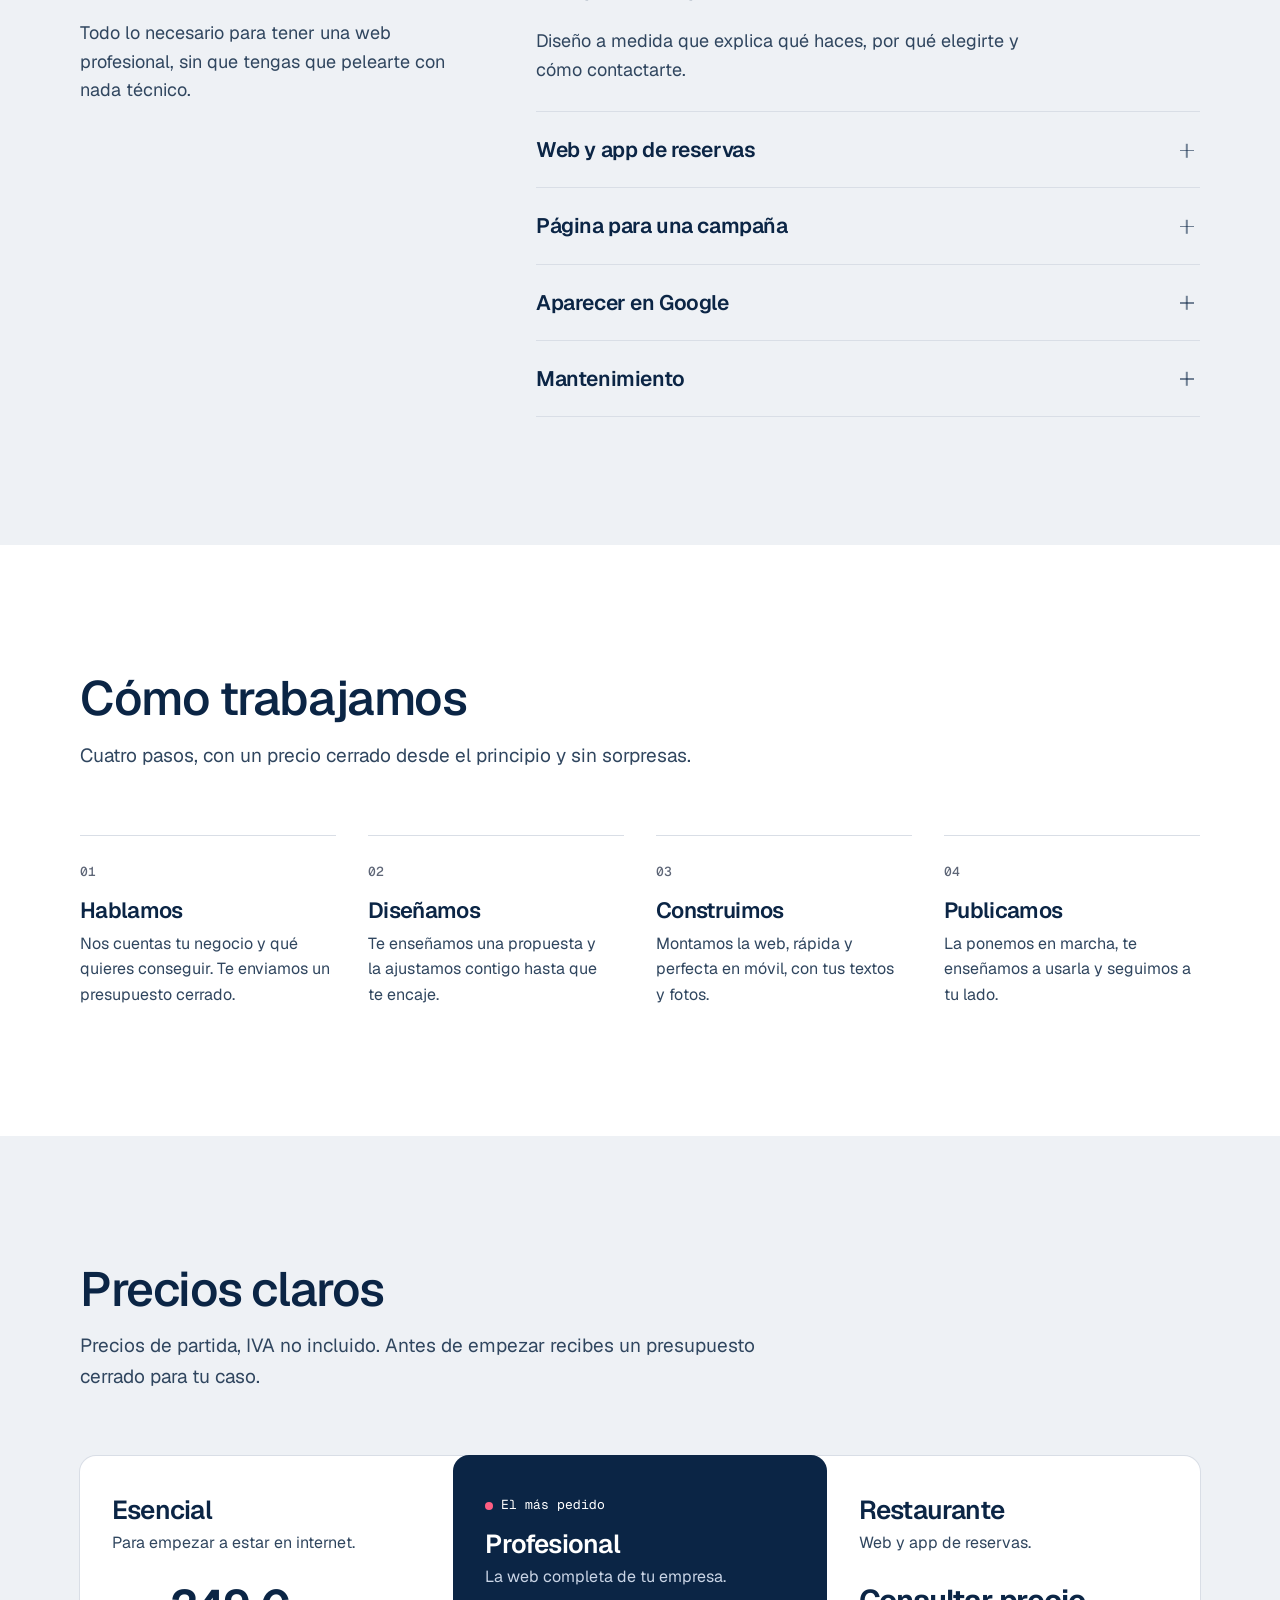
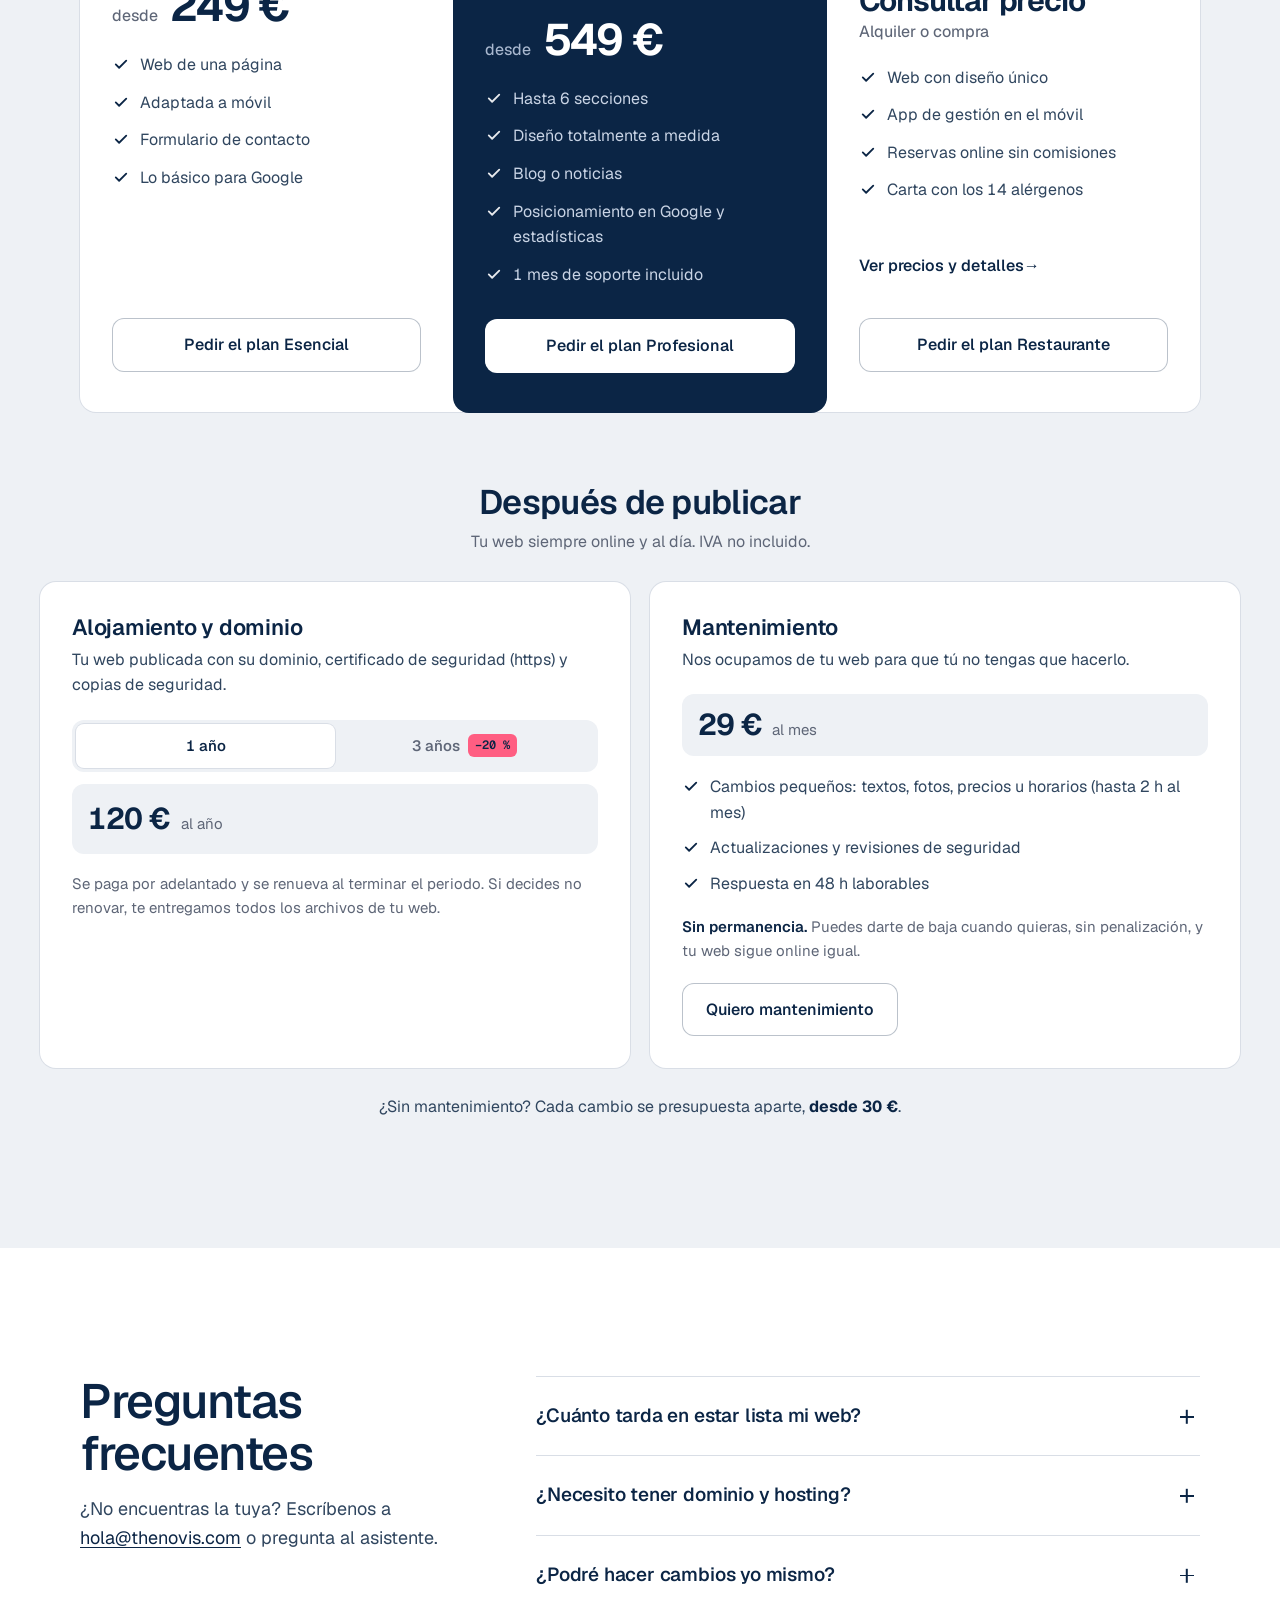
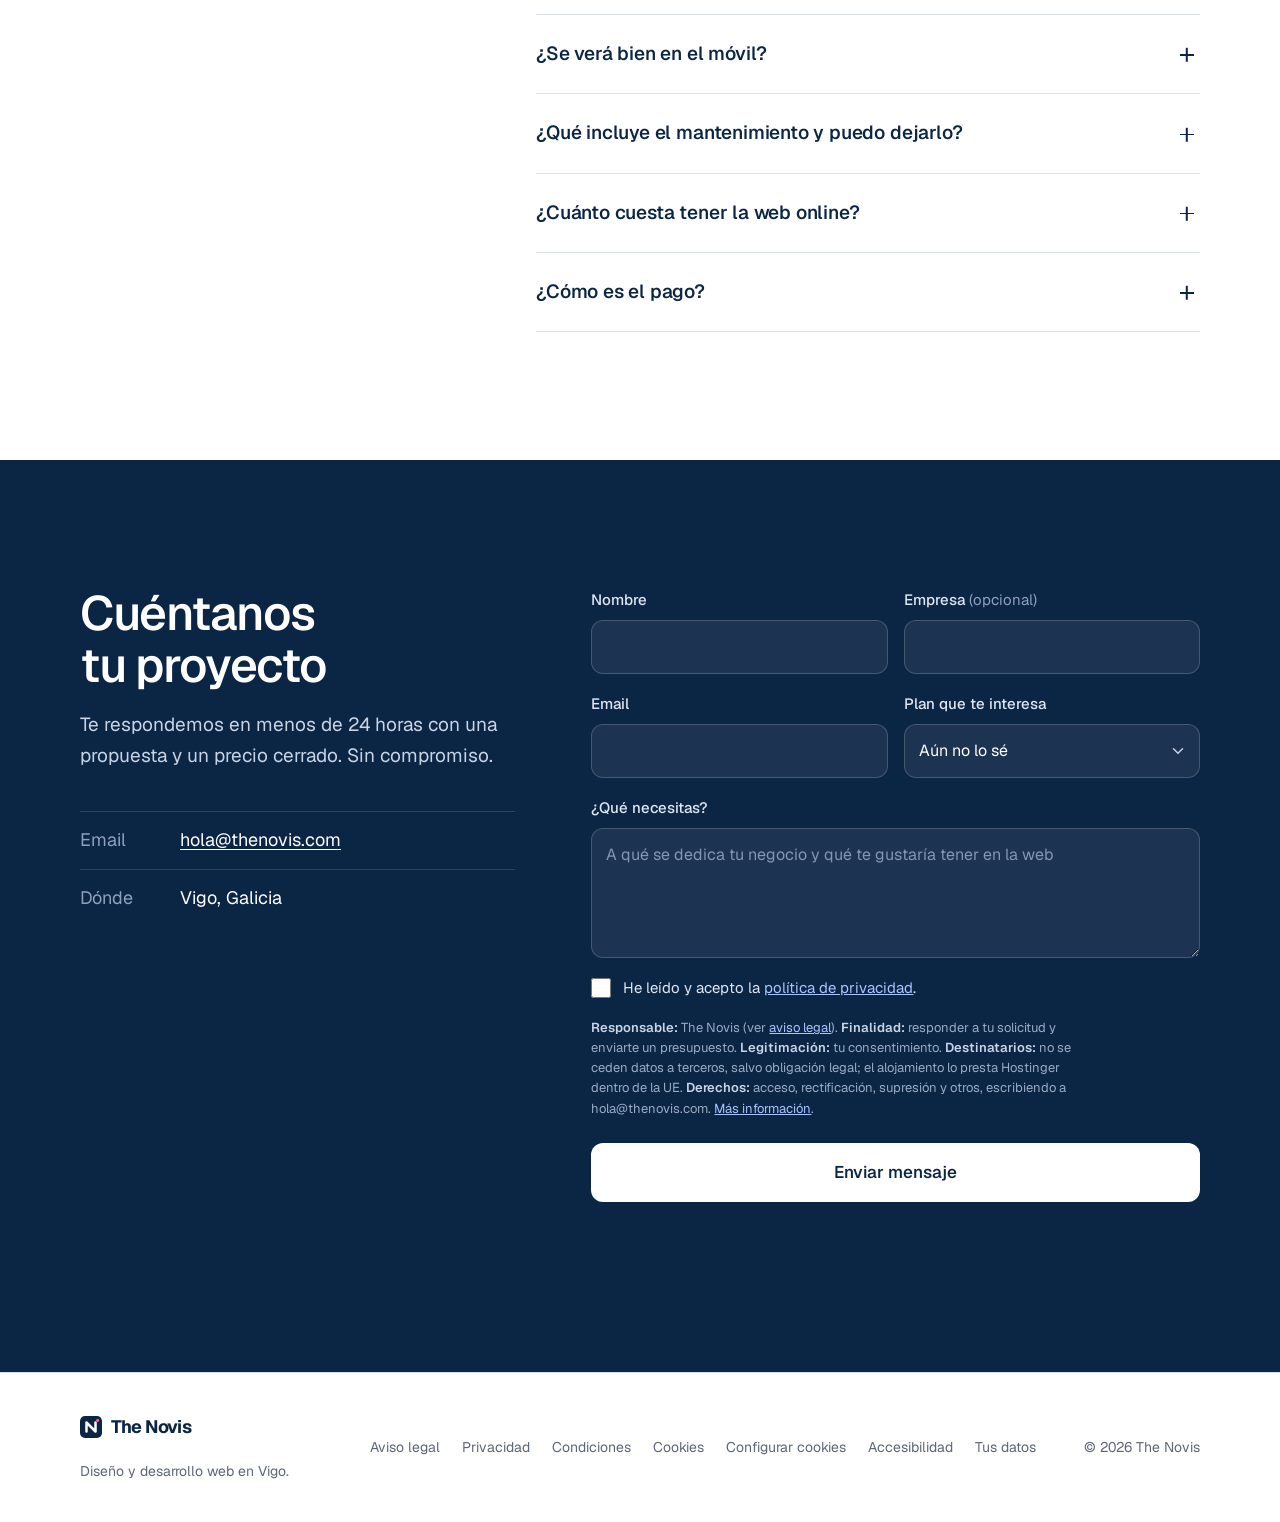
==== commit fea2455c: "Legal: políticas RGPD/LSSI, cookies por categorías, perfil y publicidad solo con permiso, panel Lega" ====
--- a/index.html
+++ b/index.html
@@ -524,6 +524,6 @@
   <script src="js/main.js?v=17" defer></script>
   <script src="js/modal.js?v=1" defer></script>
   <script src="js/chat.js?v=11" defer></script>
-  <script src="/js/consent.js?v=3" defer></script>
+  <script src="/js/consent.js?v=4" defer></script>
 </body>
 </html>
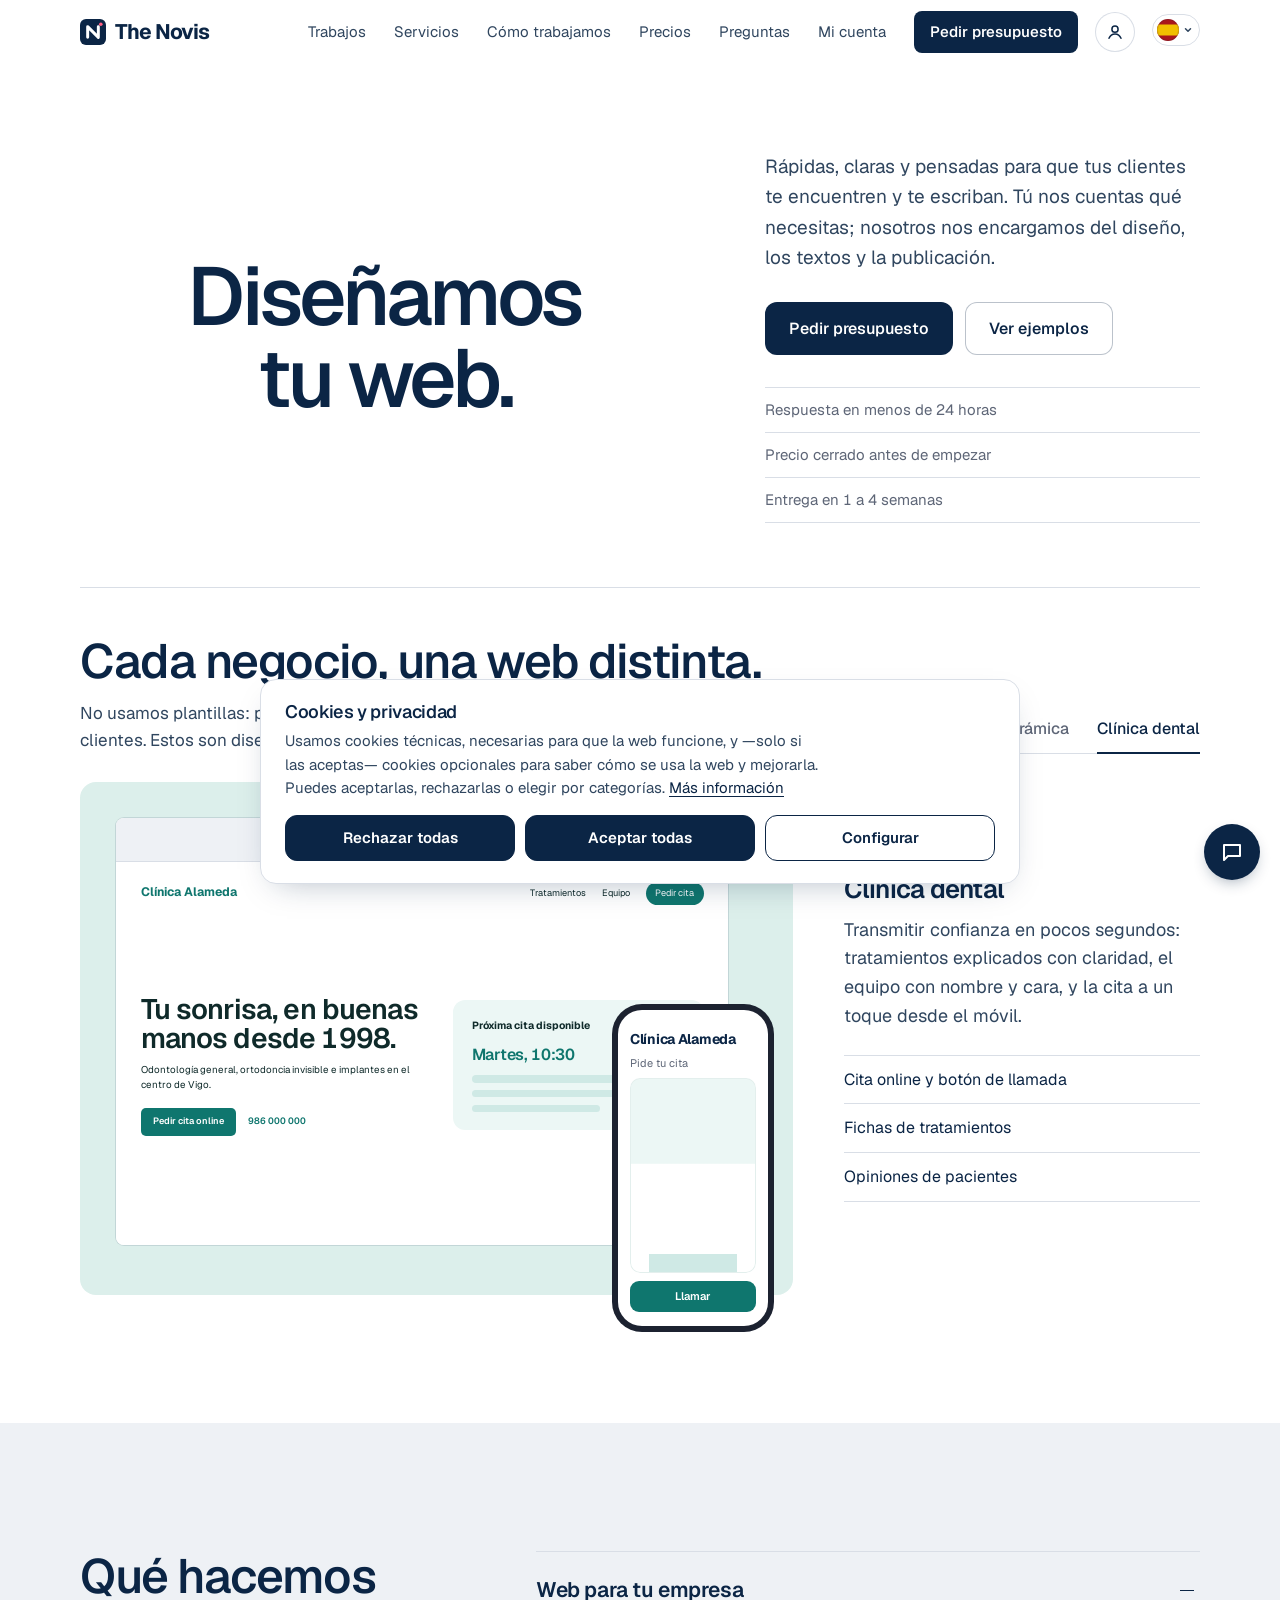
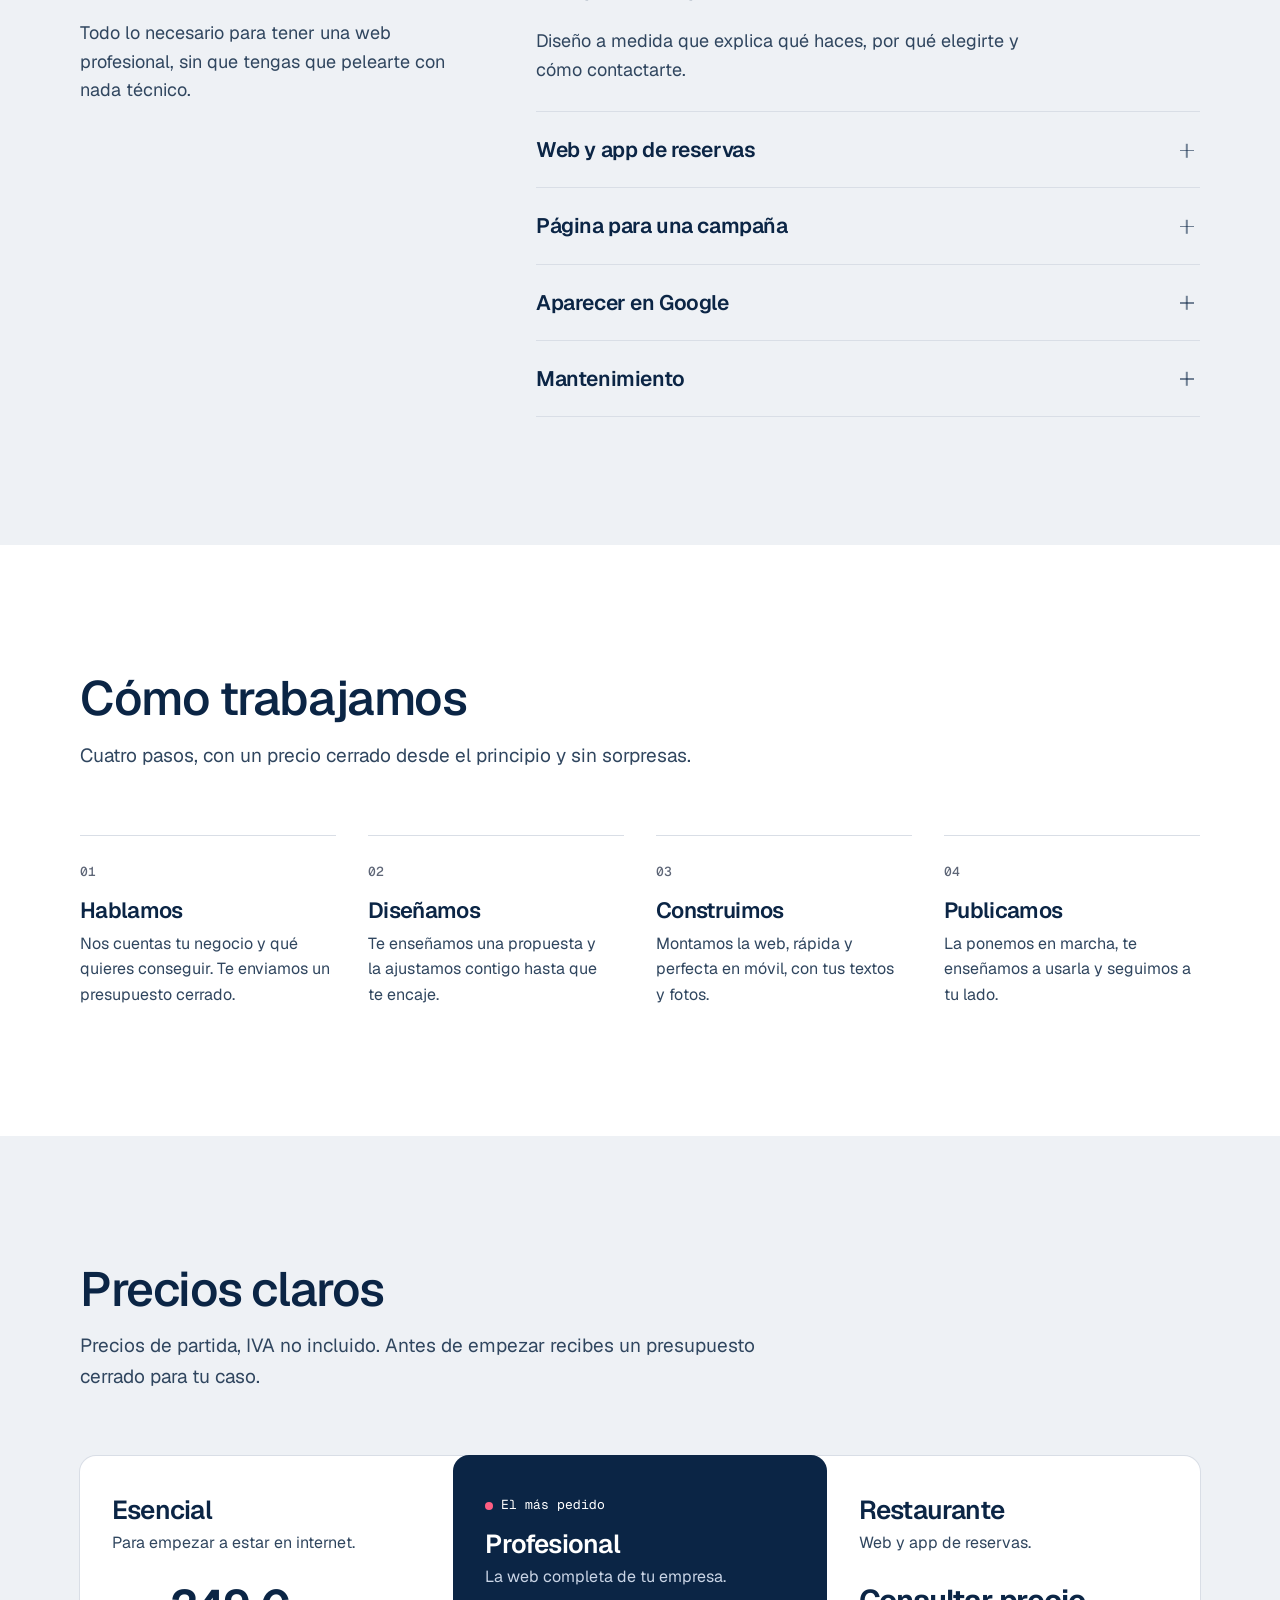
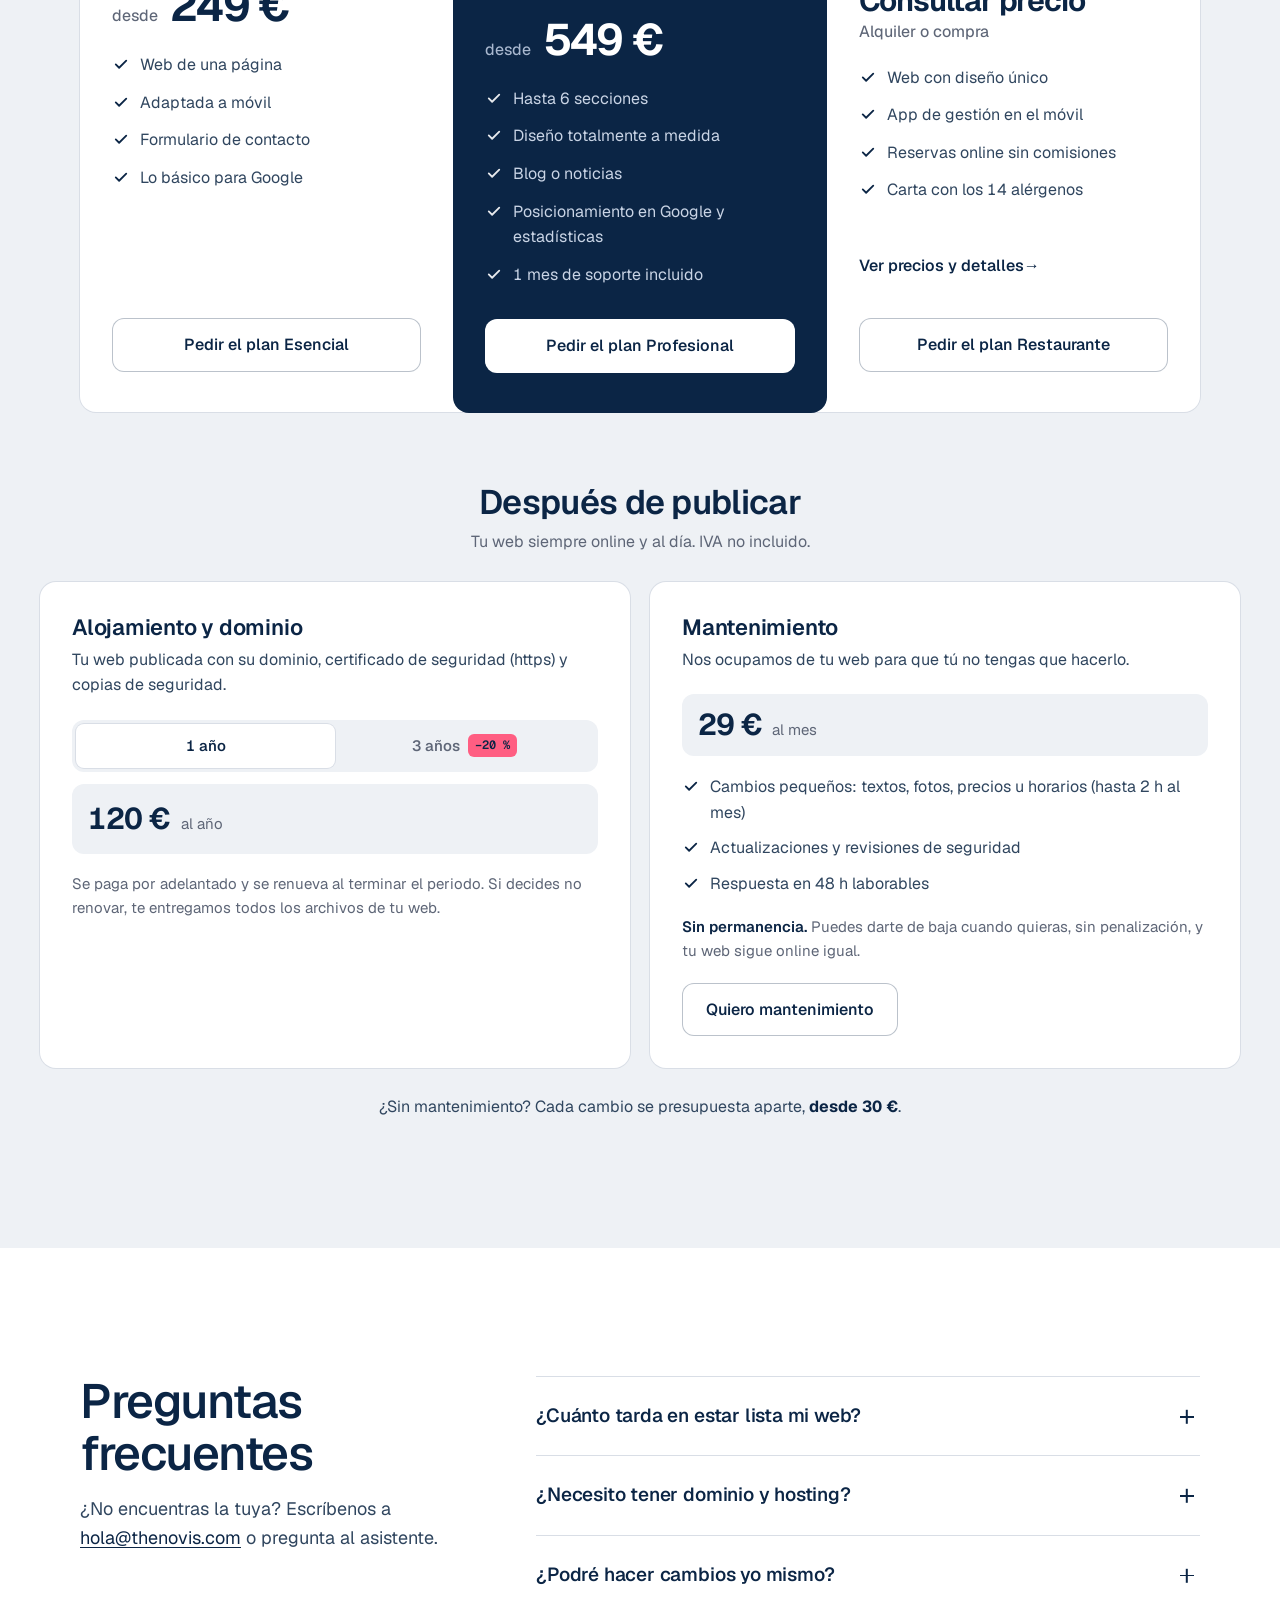
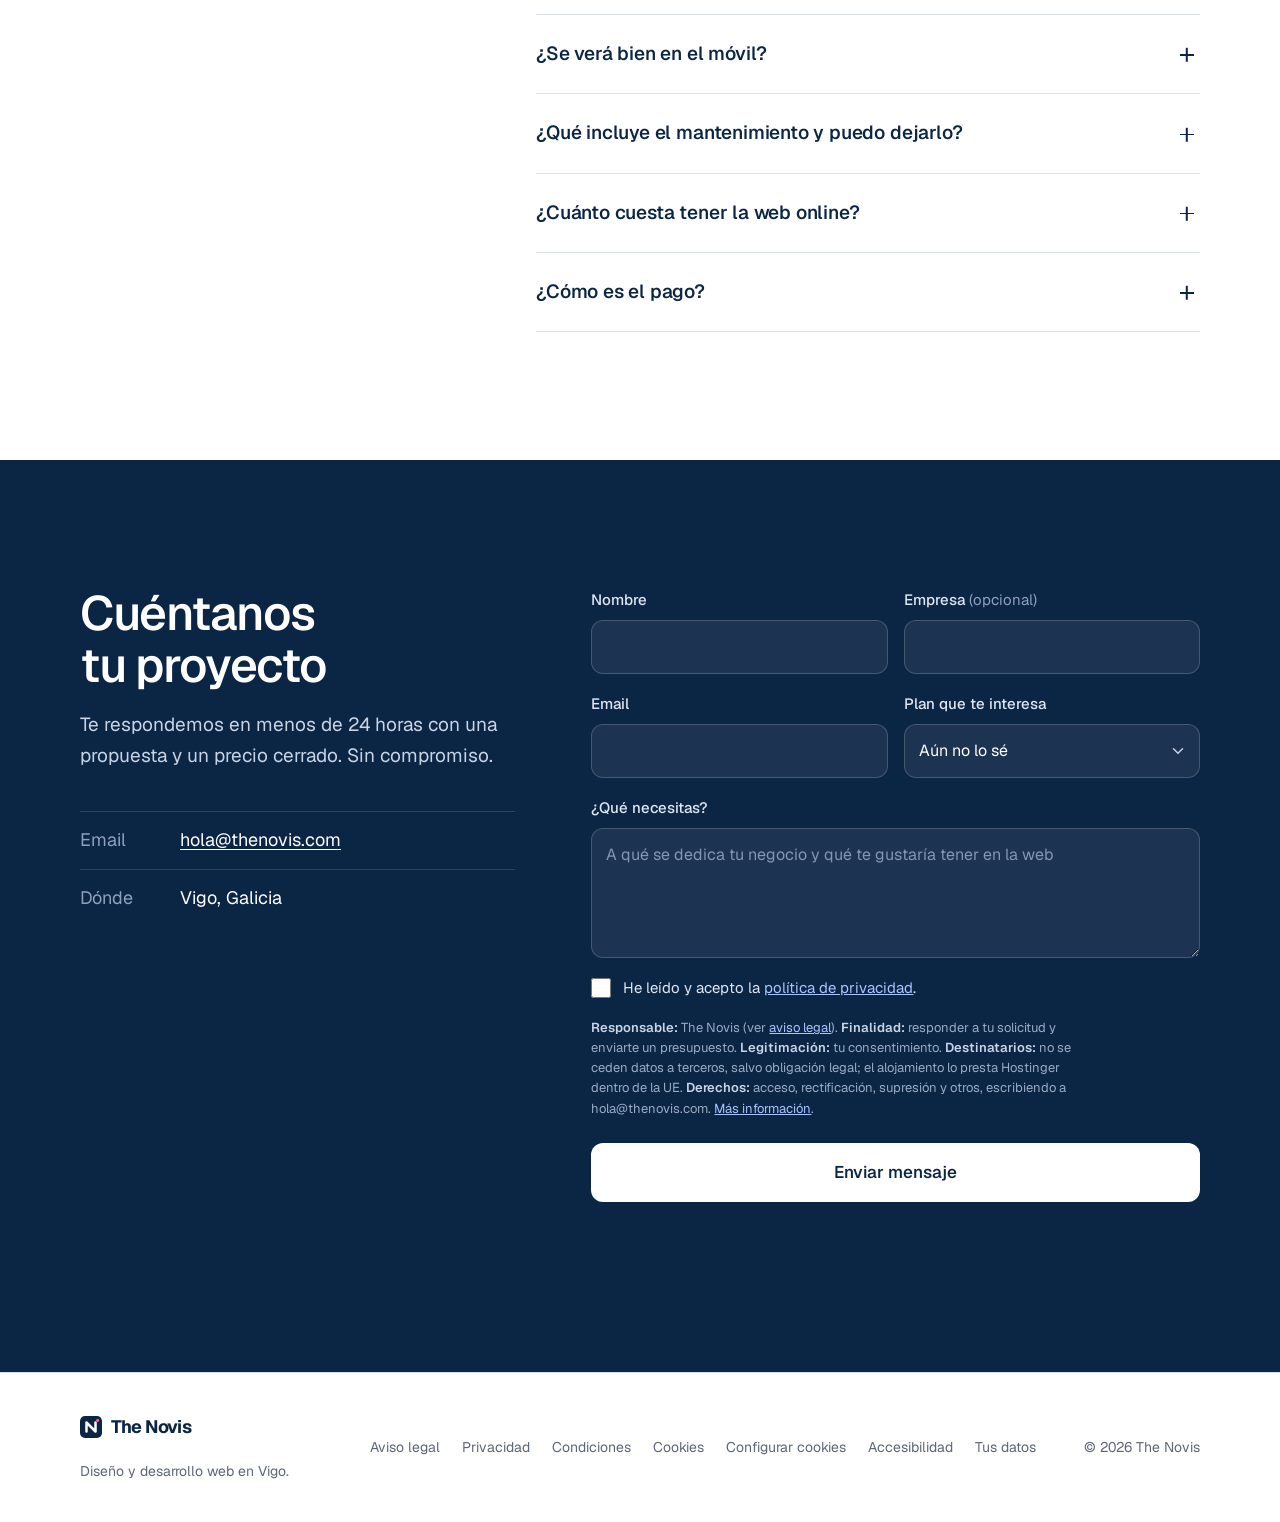
==== commit beb489d3: "Merge pull request #5 from thenovisX/claude/project-thread-1cys4w Legal: políticas RGPD, cookies por" ====
(no text change in the page or its own stylesheets)
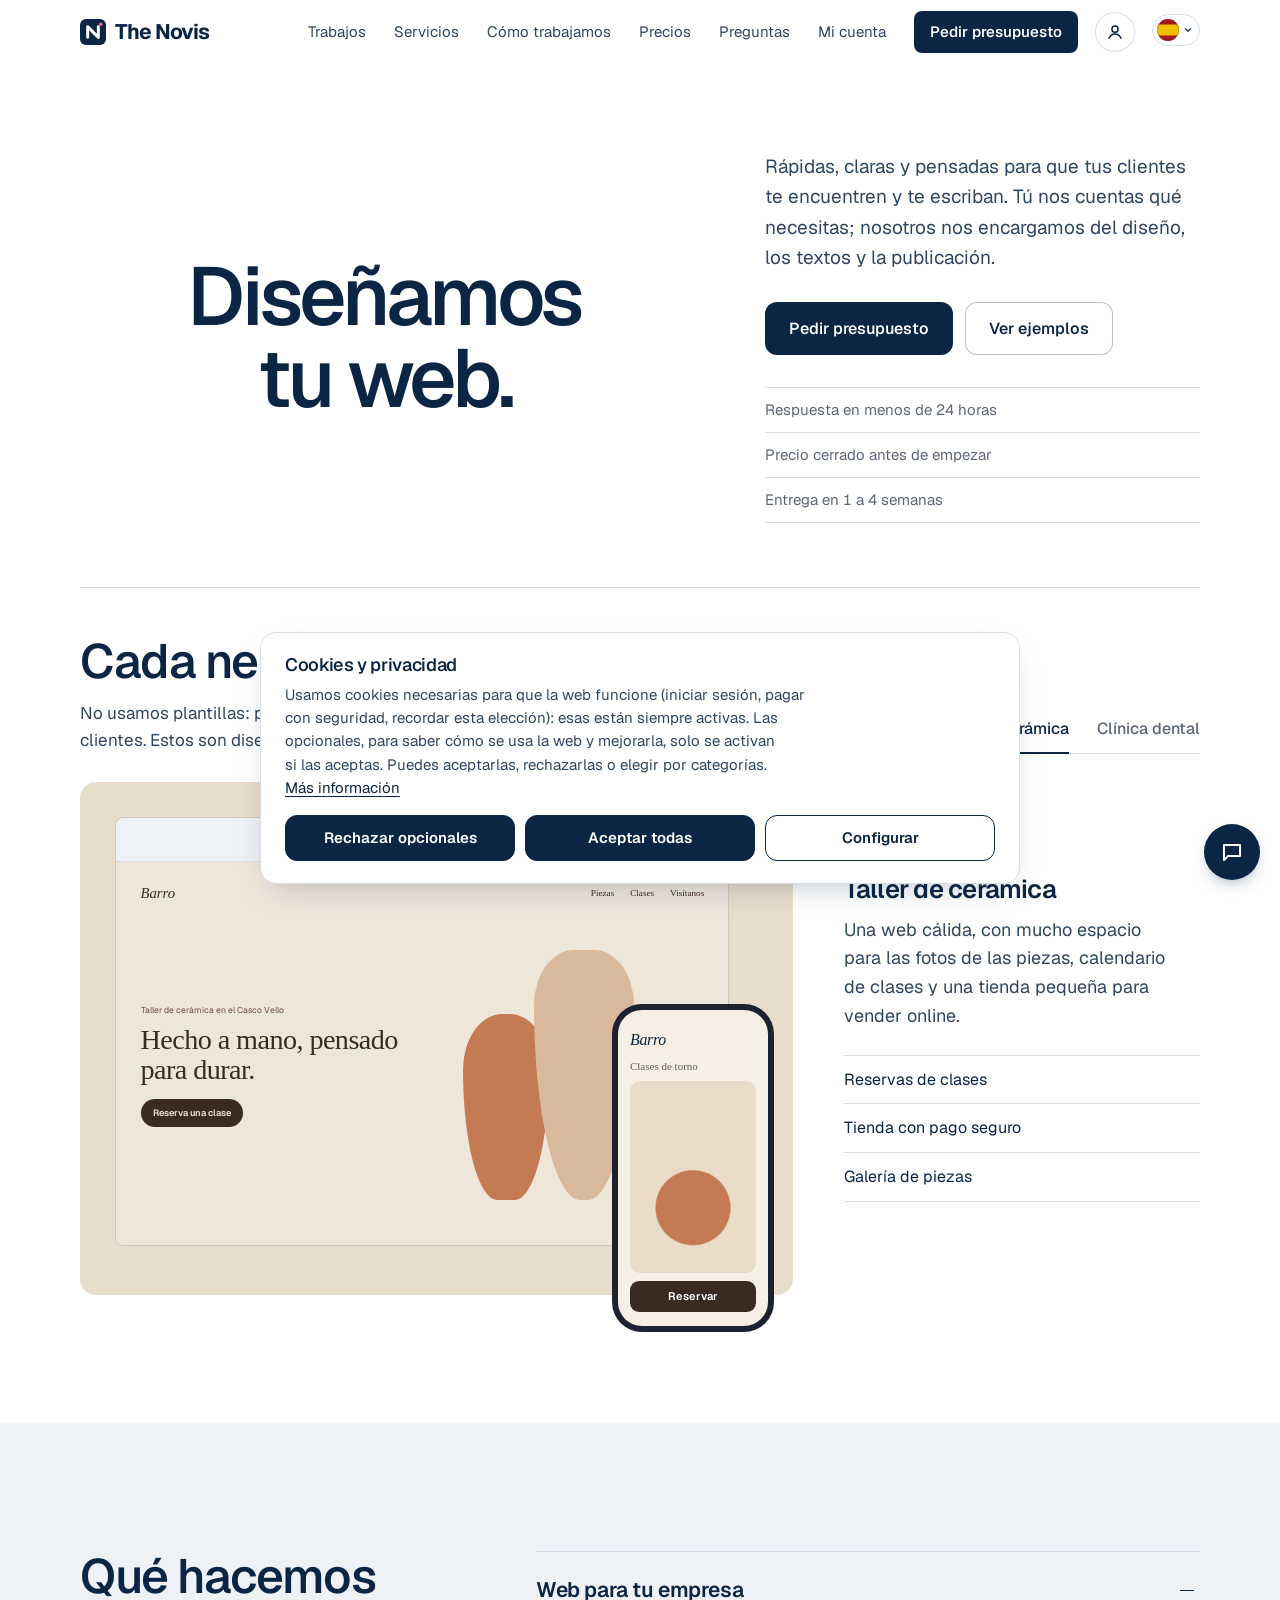
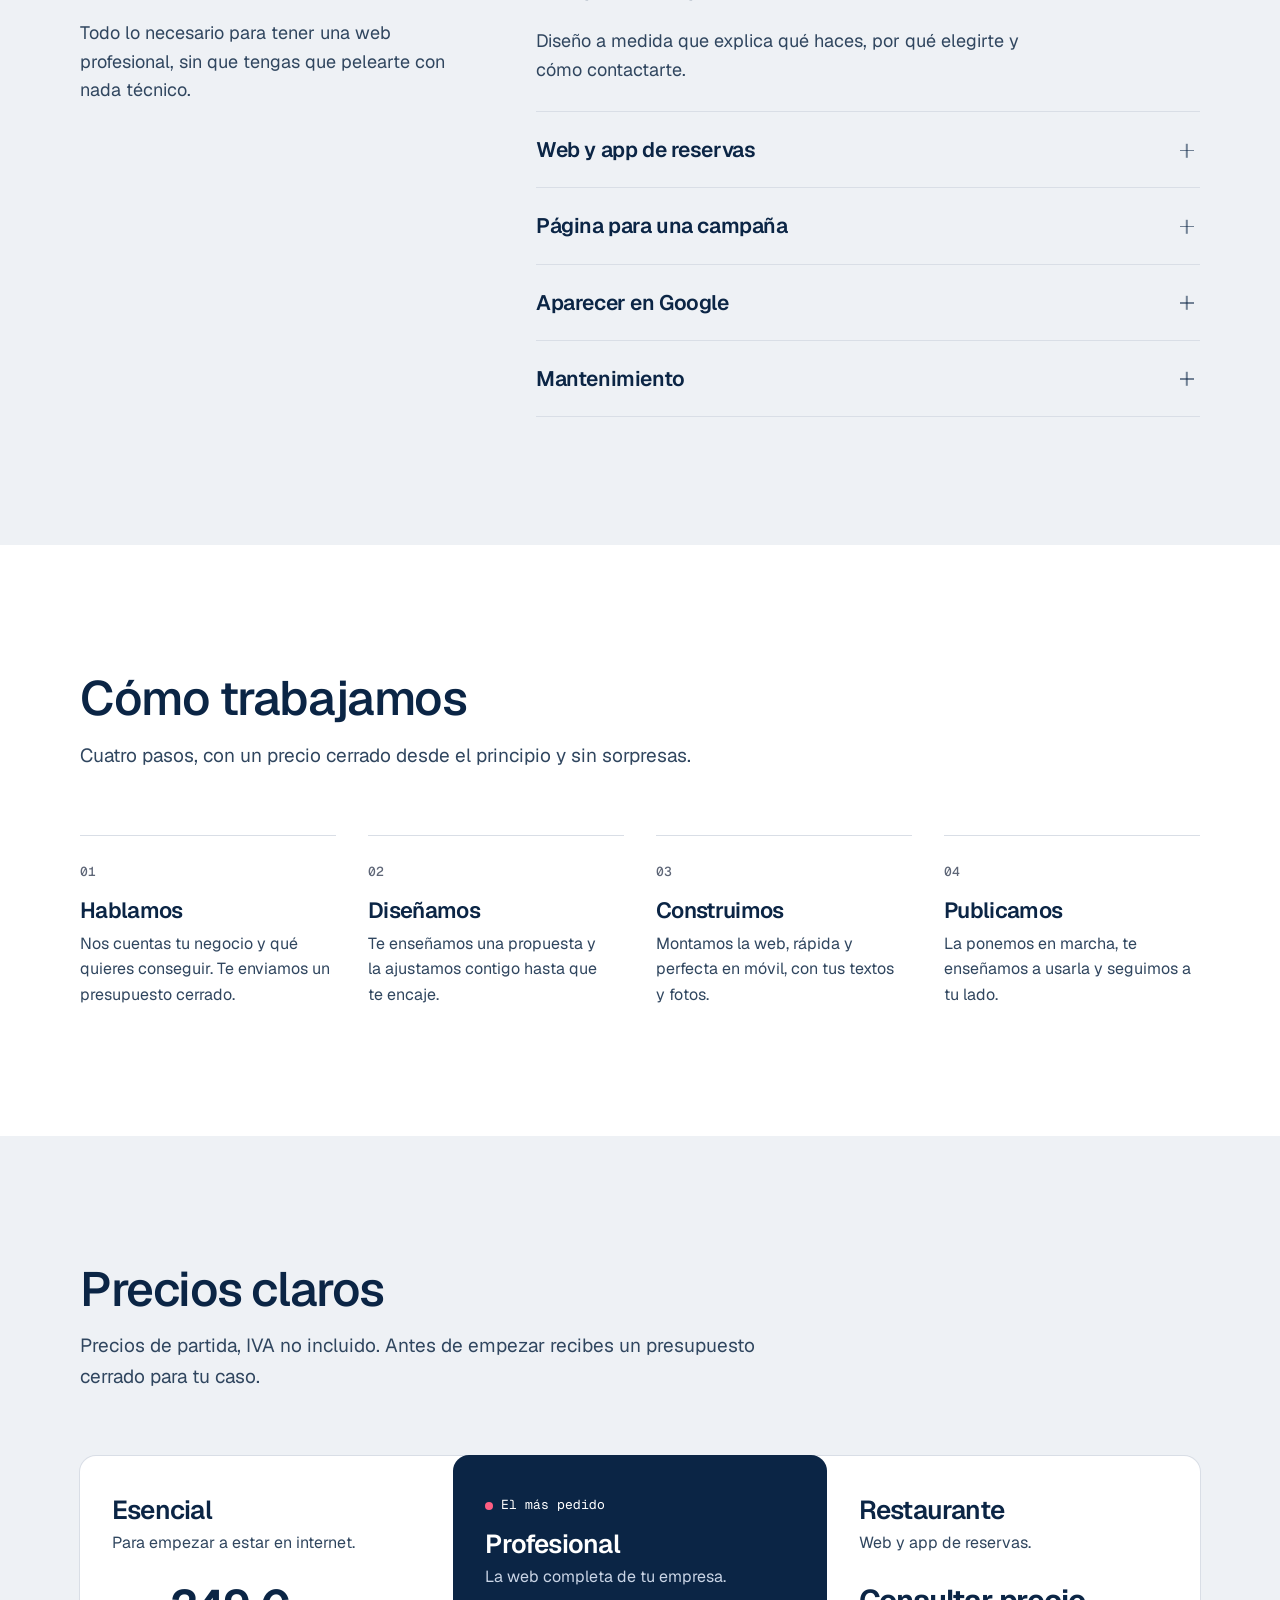
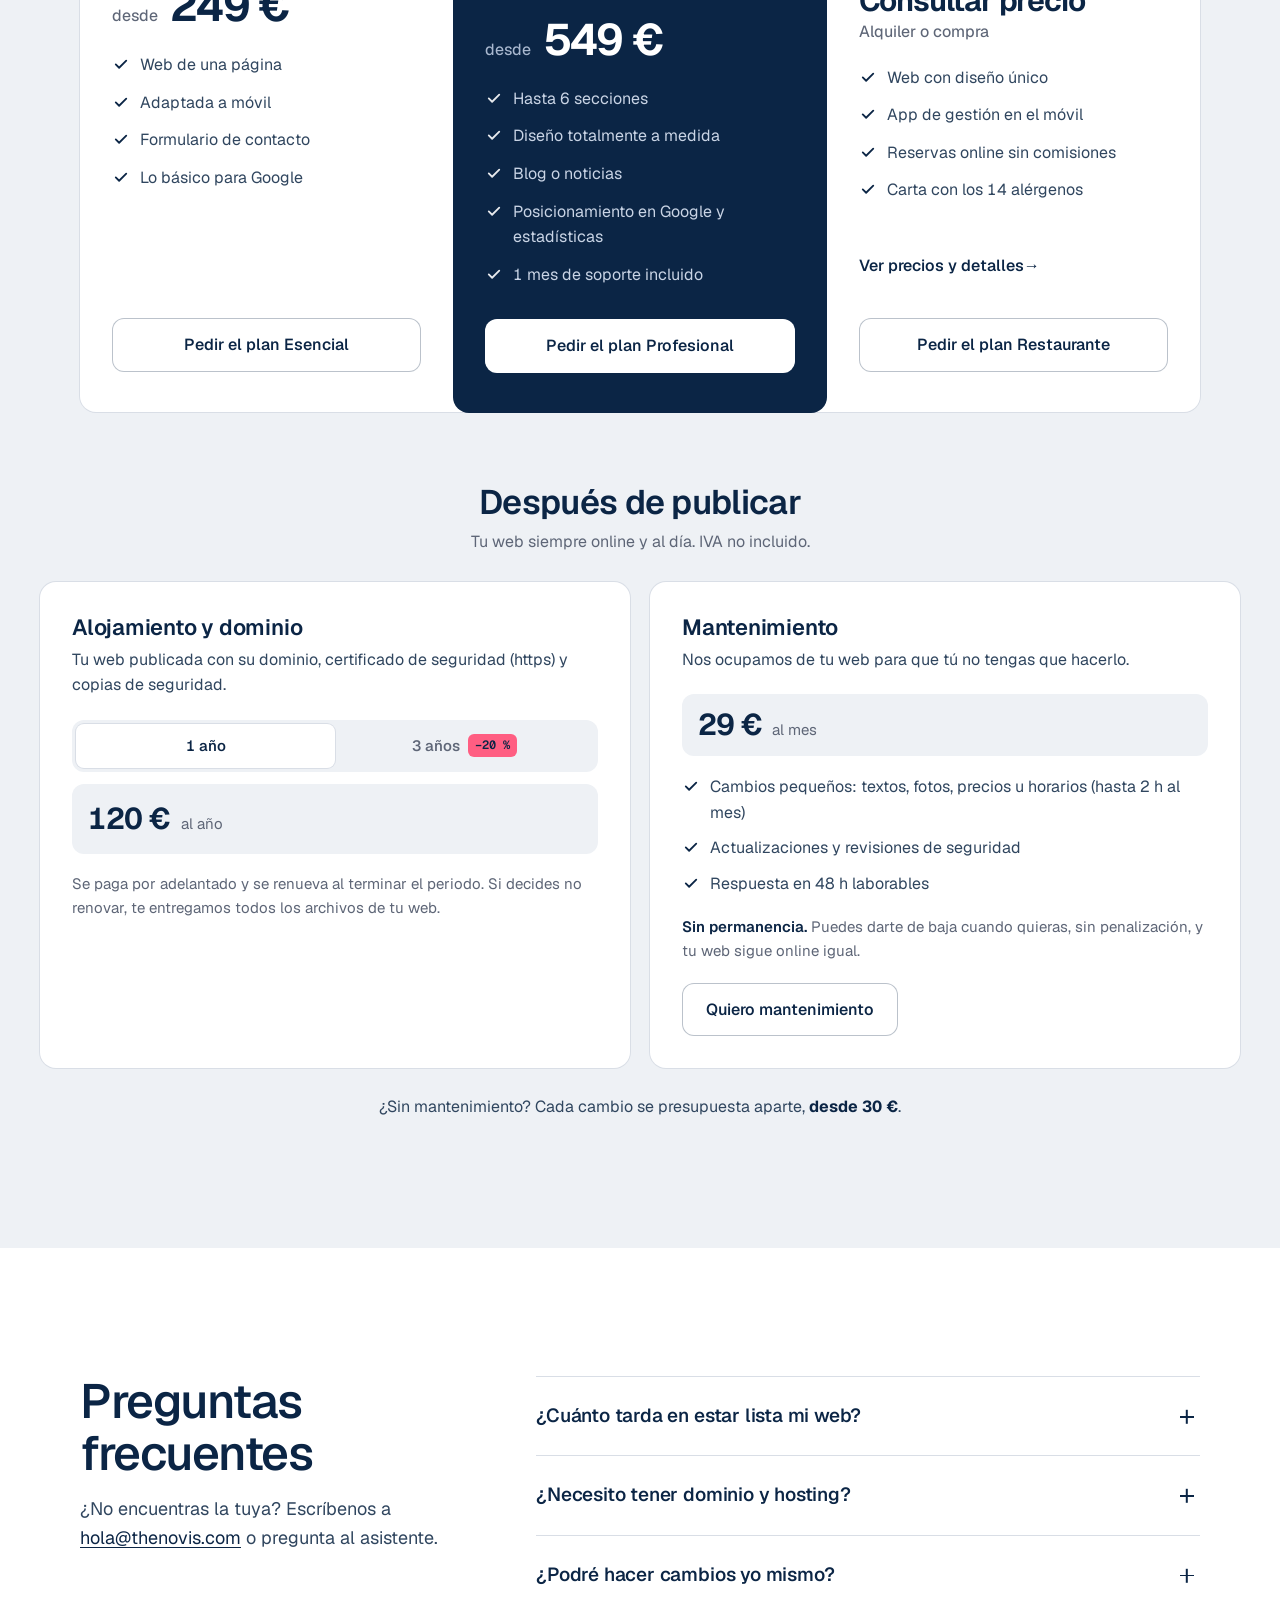
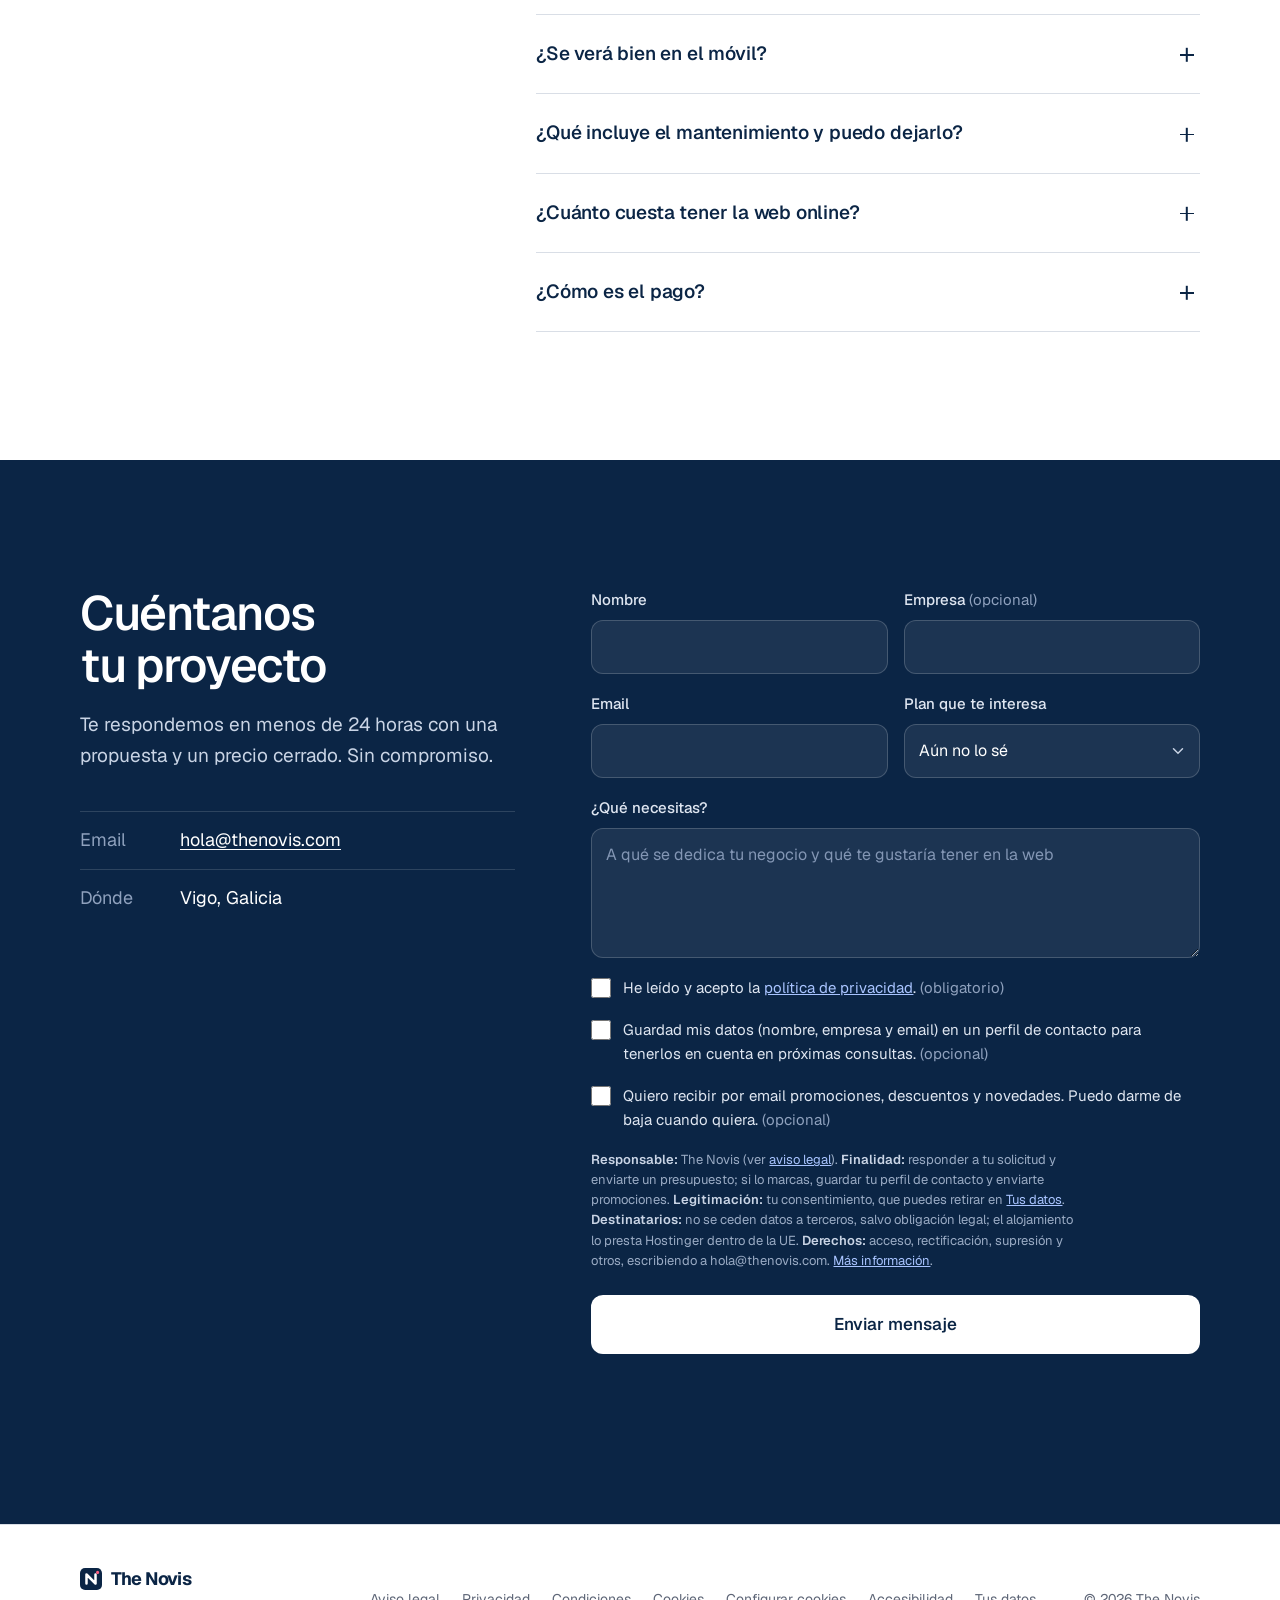
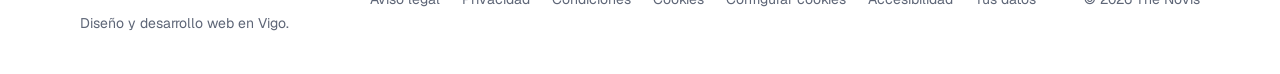
==== commit 0328e6ae: "Consentimientos: perfil de contacto, promociones en contacto y registro, aceptación al pagar, cookie" ====
--- a/index.html
+++ b/index.html
@@ -484,12 +484,20 @@
           <input type="text" name="web" class="hp" tabindex="-1" autocomplete="off" aria-hidden="true">
           <label class="check field--full">
             <input type="checkbox" name="acepto" value="1" required>
-            <span>He leído y acepto la <a href="privacidad.html">política de privacidad</a>.</span>
+            <span>He leído y acepto la <a href="privacidad.html">política de privacidad</a>. <span class="opt">(obligatorio)</span></span>
+          </label>
+          <label class="check field--full">
+            <input type="checkbox" name="perfil_contacto" value="1">
+            <span>Guardad mis datos (nombre, empresa y email) en un perfil de contacto para tenerlos en cuenta en próximas consultas. <span class="opt">(opcional)</span></span>
+          </label>
+          <label class="check field--full">
+            <input type="checkbox" name="publicidad" value="1">
+            <span>Quiero recibir por email promociones, descuentos y novedades. Puedo darme de baja cuando quiera. <span class="opt">(opcional)</span></span>
           </label>
           <p class="legal-info field--full">
             <strong>Responsable:</strong> The Novis (ver <a href="aviso-legal.html">aviso legal</a>).
-            <strong>Finalidad:</strong> responder a tu solicitud y enviarte un presupuesto.
-            <strong>Legitimación:</strong> tu consentimiento.
+            <strong>Finalidad:</strong> responder a tu solicitud y enviarte un presupuesto; si lo marcas, guardar tu perfil de contacto y enviarte promociones.
+            <strong>Legitimación:</strong> tu consentimiento, que puedes retirar en <a href="datos/">Tus datos</a>.
             <strong>Destinatarios:</strong> no se ceden datos a terceros, salvo obligación legal; el alojamiento lo presta Hostinger dentro de la UE.
             <strong>Derechos:</strong> acceso, rectificación, supresión y otros, escribiendo a hola@thenovis.com.
             <a href="privacidad.html">Más información</a>.
@@ -524,6 +532,6 @@
   <script src="js/main.js?v=17" defer></script>
   <script src="js/modal.js?v=1" defer></script>
   <script src="js/chat.js?v=11" defer></script>
-  <script src="/js/consent.js?v=4" defer></script>
+  <script src="/js/consent.js?v=5" defer></script>
 </body>
 </html>
